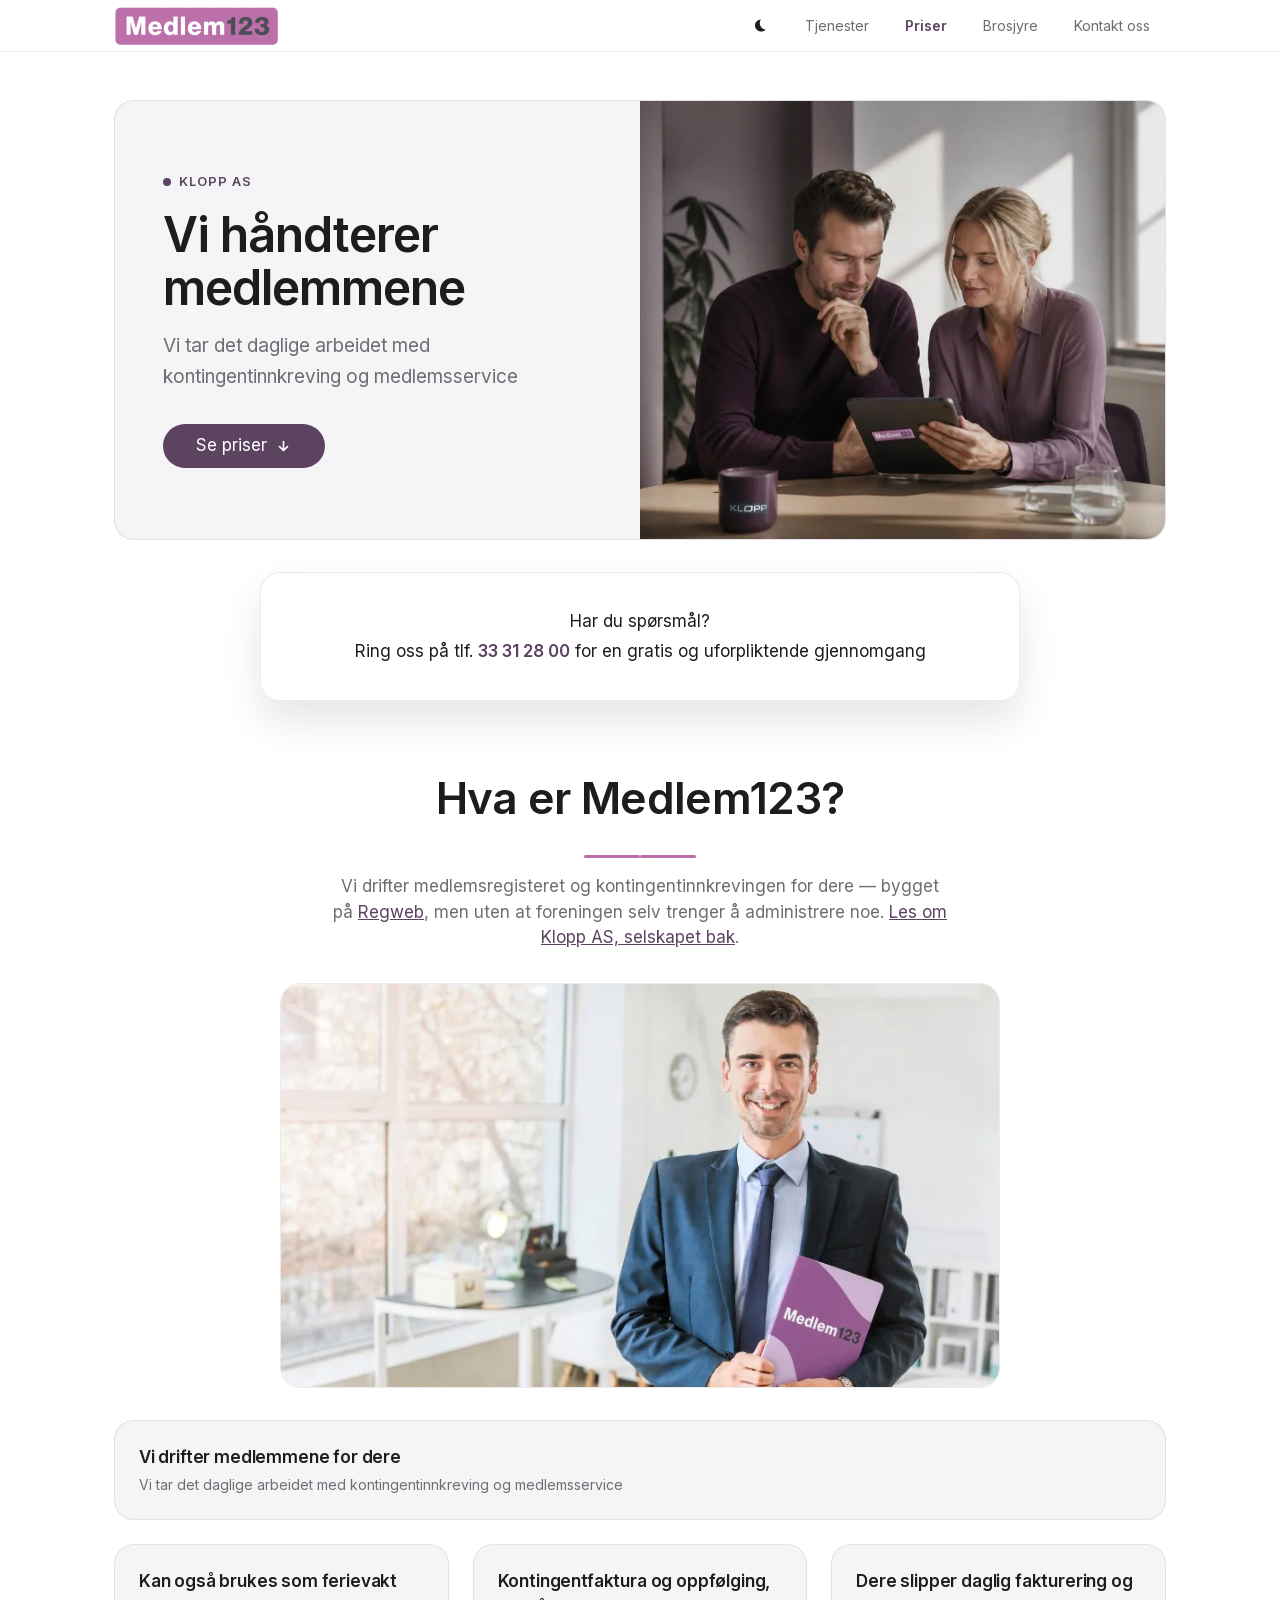
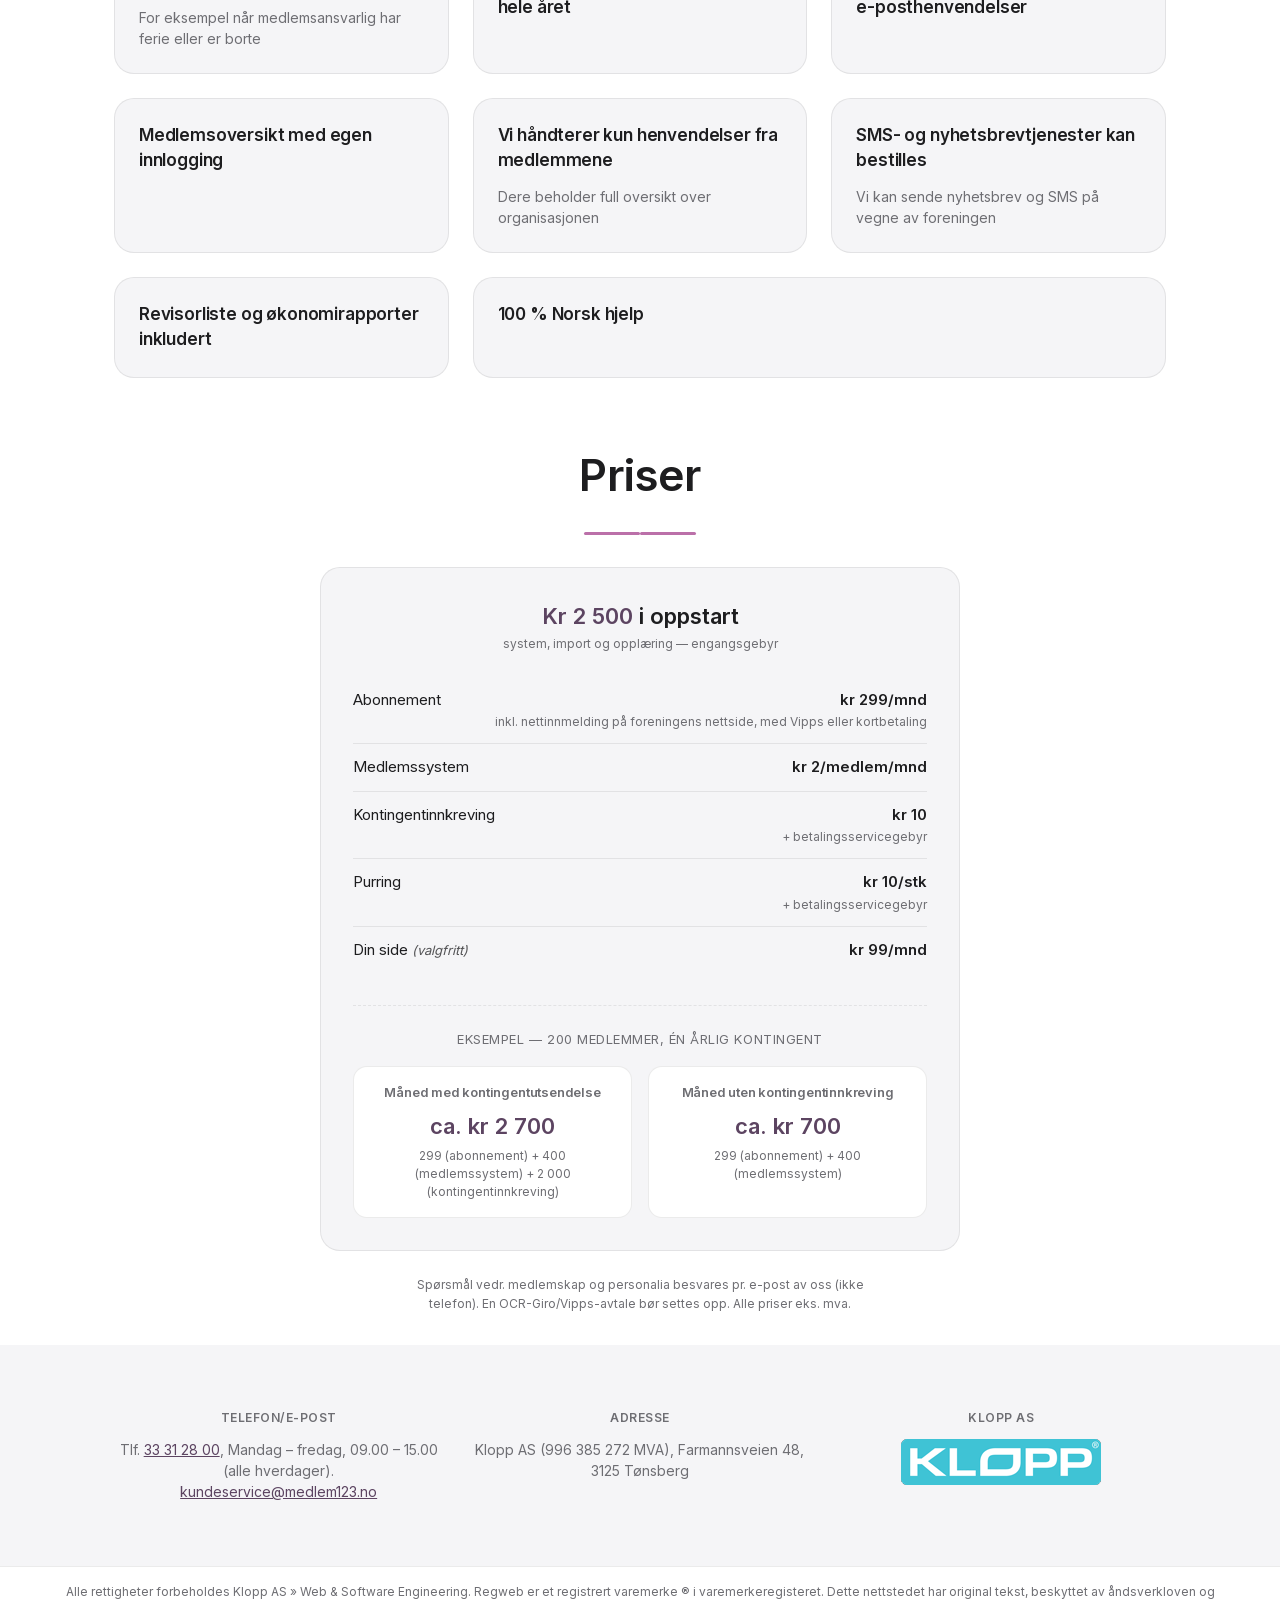
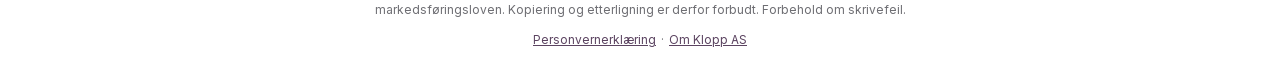
==== index.html @ 69964b6f "Consistency: new-tab announcements, CSP/referrer meta, share-image tags, contrast, footer sizes, Reg" ====
<!DOCTYPE html>
<html lang="no">
    <head>
        <meta charset="utf-8" />
        <meta name="viewport" content="width=device-width, initial-scale=1, shrink-to-fit=no" />
        <meta name="referrer" content="strict-origin-when-cross-origin" />
        <meta http-equiv="Content-Security-Policy" content="default-src 'self'; script-src 'self' 'sha256-94A4rumaaMvX7jcdSdWNOgPjygC/VywaOMlHrEqL6dM='; style-src 'self' 'unsafe-inline'; img-src 'self' data:; font-src 'self' data:; connect-src 'self'; base-uri 'self'; form-action 'self'; object-src 'none'" />
        <meta name="description" content="Medlem123 (Klopp AS) håndterer medlemsregister, kontingentfakturering, OCR-giro og medlemsservice for foreninger — profesjonelt medlemssystem (Regweb) inkludert." />
        <meta name="author" content="Klopp AS" />
        <link rel="canonical" href="https://medlem123.no/" />

        <meta property="og:type" content="website" />
        <meta property="og:url" content="https://medlem123.no/" />
        <meta property="og:title" content="Medlem123 – Medlemshåndtering og kontingentinnkreving for foreninger" />
        <meta property="og:description" content="Medlem123 (Klopp AS) håndterer medlemsregister, kontingentfakturering, OCR-giro og medlemsservice for foreninger — profesjonelt medlemssystem (Regweb) inkludert." />
        <meta property="og:image" content="https://medlem123.no/assets/img/og-image.png" />
        <meta property="og:image:type" content="image/png" />
        <meta property="og:image:alt" content="Medlem123: Vi håndterer medlemmene. Medlemsadministrasjon og kontingentinnkreving for foreninger" />
        <meta property="og:image:width" content="1200" />
        <meta property="og:image:height" content="630" />
        <meta property="og:locale" content="nb_NO" />
        <meta name="twitter:card" content="summary_large_image" />
        <meta name="twitter:title" content="Medlem123 – Medlemshåndtering og kontingentinnkreving for foreninger" />
        <meta name="twitter:description" content="Medlem123 (Klopp AS) håndterer medlemsregister, kontingentfakturering, OCR-giro og medlemsservice for foreninger." />
        <meta name="twitter:image" content="https://medlem123.no/assets/img/og-image.png" />
        <meta name="twitter:image:alt" content="Medlem123: Vi håndterer medlemmene. Medlemsadministrasjon og kontingentinnkreving for foreninger" />

        <meta name="color-scheme" content="light dark" />

        <script>
            (function () {
                var saved = localStorage.getItem("medlem123-theme");
                if (saved === "light" || saved === "dark") {
                    document.documentElement.setAttribute("data-theme", saved);
                }
            })();
        </script>
        <title>Medlem123 – Medlemshåndtering og kontingentinnkreving for foreninger</title>

        <link rel="icon" type="image/x-icon" href="assets/img/favicon.ico" />
        <link rel="apple-touch-icon" href="assets/img/apple-touch-icon.png" />
        <meta name="theme-color" content="#ffffff" media="(prefers-color-scheme: light)" />
        <meta name="theme-color" content="#000000" media="(prefers-color-scheme: dark)" />

        <link rel="preload" href="/assets/fonts/inter-400.woff2" as="font" type="font/woff2" crossorigin />
        <link rel="preload" href="/assets/fonts/inter-600.woff2" as="font" type="font/woff2" crossorigin />
        <link href="css/site.css" rel="stylesheet" />

        <script type="application/ld+json">
        {
            "@context": "https://schema.org",
            "@type": "ProfessionalService",
            "@id": "https://medlem123.no/#organization",
            "name": "Medlem123",
            "alternateName": "Klopp AS",
            "legalName": "Klopp AS",
            "url": "https://medlem123.no/",
            "logo": "https://medlem123.no/assets/img/logo_medlem123_800px.png",
            "image": "https://medlem123.no/assets/img/logo_medlem123_800px.png",
            "description": "Medlem123 er en tjeneste fra Klopp AS som håndterer medlemsadministrasjon og kontingentinnkreving for norske foreninger og lag.",
            "parentOrganization": {
                "@type": "Organization",
                "name": "Klopp AS",
                "url": "https://klopp.no/",
                "description": "Klopp AS er et norsk IT-selskap i Tønsberg, etablert i 2011. Selskapet utvikler og drifter Regweb (medlemssystem), Medlem123 (medlemsdrift), Likepersonslogg (oppdragslogg) og XReg (verktøykasse) for foreninger og organisasjoner. I tillegg leverer de skreddersydde webapplikasjoner, AI-agenter og systemintegrasjoner til bedrifter og offentlig sektor. Klopp AS har et tett utviklingssamarbeid med Vipps og Mastercard. All utvikling, drift og support skjer internt, og alle data lagres på norske servere."
            },
            "vatID": "NO996385272MVA",
            "telephone": "+4733312800",
            "email": "kundeservice@medlem123.no",
            "address": {
                "@type": "PostalAddress",
                "streetAddress": "Farmannsveien 48",
                "postalCode": "3125",
                "addressLocality": "Tønsberg",
                "addressCountry": "NO"
            },
            "areaServed": { "@type": "Country", "name": "Norway" },
            "openingHoursSpecification": {
                "@type": "OpeningHoursSpecification",
                "dayOfWeek": ["Monday", "Tuesday", "Wednesday", "Thursday", "Friday"],
                "opens": "09:00",
                "closes": "15:00"
            },
            "contactPoint": {
                "@type": "ContactPoint",
                "contactType": "customer service",
                "telephone": "+4733312800",
                "email": "kundeservice@medlem123.no",
                "areaServed": "NO",
                "availableLanguage": ["Norwegian"]
            }
        }
        </script>
        <script type="application/ld+json">
        {
            "@context": "https://schema.org",
            "@type": "Service",
            "serviceType": "Medlemsadministrasjon og kontingentinnkreving",
            "name": "Medlem123 – Medlemshåndtering for foreninger",
            "description": "Komplett håndtering av medlemssystem, kontingentfakturering, inn-/utmeldinger og medlemsoppfølging for norske foreninger og lag. Basert på Regweb medlemssystem.",
            "provider": { "@id": "https://medlem123.no/#organization" },
            "areaServed": { "@type": "Country", "name": "Norway" },
            "url": "https://medlem123.no/",
            "offers": {
                "@type": "Offer",
                "priceCurrency": "NOK",
                "price": "299",
                "description": "Abonnement kr 299/mnd (inkl. nettinnmelding på foreningens nettside, med Vipps eller kortbetaling) + kr 2/medlem/mnd for medlemssystemet. Kontingentinnkreving kr 10 (+ betalingsservicegebyr), purring kr 10/stk (+ betalingsservicegebyr). Din side (valgfritt) kr 99/mnd. Oppstart (system, import og opplæring) kr 2 500, engangsgebyr."
            }
        }
        </script>
        <script type="application/ld+json">
        {
            "@context": "https://schema.org",
            "@type": "WebSite",
            "name": "Medlem123",
            "url": "https://medlem123.no/",
            "publisher": { "@id": "https://medlem123.no/#organization" },
            "inLanguage": "nb-NO"
        }
        </script>
    </head>
    <body id="page-top">

        <nav class="navbar" id="mainNav">
            <div class="container">
                <a class="navbar-brand" href="/"><picture><source srcset="assets/img/logo_medlem123_navbar.webp" type="image/webp" /><img class="navbar-logo" src="assets/img/logo_medlem123_navbar.png" alt="Medlem123" width="480" height="117" /></picture></a>
                <div class="navbar-right">
                    <button class="theme-toggle" id="themeToggle" type="button" aria-label="Bytt mellom lyst og mørkt utseende" aria-pressed="false">
                        <span class="theme-toggle-icon" aria-hidden="true"><svg class="icon" viewBox="0 0 16 16" width="1em" height="1em" fill="currentColor"><path d="M9.5 1.5a6.5 6.5 0 1 0 5 10.9A7 7 0 0 1 9.5 1.5Z"/></svg></span>
                    </button>
                    <button class="navbar-toggler" type="button" aria-controls="navbarResponsive" aria-expanded="false" aria-label="Meny">
                        Meny <svg class="icon" viewBox="0 0 16 16" width="1em" height="1em" fill="currentColor" aria-hidden="true"><path d="M2 3h12v1.5H2zM2 7.25h12v1.5H2zM2 11.5h12V13H2z"/></svg>
                    </button>
                    <div class="navbar-collapse" id="navbarResponsive">
                        <ul class="navbar-nav">
                            <li><a class="nav-link" href="#tjenester">Tjenester</a></li>
                            <li><a class="nav-link" href="#pris">Priser</a></li>
                            <li><a class="nav-link" href="https://online.pubhtml5.com/ztui/eiov/" target="_blank" rel="noopener">Brosjyre<span class="sr-only"> (åpner i ny fane)</span></a></li>
                            <li><a class="nav-link" href="kontakt.html">Kontakt oss</a></li>
                        </ul>
                    </div>
                </div>
            </div>
        </nav>

        <main id="main">
        <header class="masthead">
            <div class="container">
                <div class="masthead-card">
                    <div class="masthead-content">
                        <span class="eyebrow-dot"><span class="dot"></span>Klopp AS</span>
                        <h1 class="masthead-heading">Vi håndterer medlemmene</h1>
                        <p class="masthead-subheading">Vi tar det daglige arbeidet med kontingentinnkreving og medlemsservice</p>
                        <div class="masthead-cta">
                            <a class="btn btn-purple" href="#pris">Se priser <svg class="icon" viewBox="0 0 16 16" width="1em" height="1em" fill="currentColor" aria-hidden="true"><path d="M8 3.5a.75.75 0 0 1 .75.75v6.69l2.47-2.47a.75.75 0 1 1 1.06 1.06l-3.75 3.75a.75.75 0 0 1-1.06 0L3.72 9.53a.75.75 0 1 1 1.06-1.06l2.47 2.47V4.25A.75.75 0 0 1 8 3.5Z"/></svg></a>
                        </div>
                    </div>
                    <div class="masthead-media">
                        <picture>
                            <source srcset="assets/img/hero-team-800.webp 800w, assets/img/hero-team-1200.webp 1200w, assets/img/hero-team.webp 1408w" sizes="(max-width: 1023px) 100vw, 525px" type="image/webp" />
                            <img src="assets/img/hero-team.jpg" srcset="assets/img/hero-team-800.jpg 800w, assets/img/hero-team-1200.jpg 1200w, assets/img/hero-team.jpg 1408w" sizes="(max-width: 1023px) 100vw, 525px" alt="To kolleger går gjennom en medlemsliste på et nettbrett" width="1408" height="1136" fetchpriority="high" />
                        </picture>
                    </div>
                </div>
            </div>
        </header>

        <div class="cta-banner">
            <p class="cta-banner-lead">Har du spørsmål?</p>
            <p>Ring oss på tlf. <a href="tel:+4733312800">33 31 28 00</a> for en gratis og uforpliktende gjennomgang</p>
        </div>

        <section class="page-section" id="tjenester">
            <div class="container">
                <h2 class="page-section-heading">Hva er Medlem123?</h2>
                <div class="divider-custom">
                    <div class="divider-custom-line"></div>
                    <div class="divider-custom-icon"><svg class="icon" viewBox="0 0 16 16" width="1em" height="1em" fill="currentColor" aria-hidden="true"><path d="M8 11.5a.75.75 0 0 1-.53-.22l-5-5a.75.75 0 1 1 1.06-1.06L8 9.69l4.47-4.47a.75.75 0 1 1 1.06 1.06l-5 5a.75.75 0 0 1-.53.22Z"/></svg></div>
                    <div class="divider-custom-line"></div>
                </div>
                <p class="section-lead">Vi drifter medlemsregisteret og kontingentinnkrevingen for dere — bygget på <a href="https://regweb.no" target="_blank" rel="noopener">Regweb<span class="sr-only"> (åpner i ny fane)</span></a>, men uten at foreningen selv trenger å administrere noe. <a href="om-klopp-as.html">Les om Klopp AS, selskapet bak</a>.</p>
                <div class="section-figure">
                    <picture>
                        <source srcset="assets/img/products/medlem123-visual-800.webp 800w, assets/img/products/medlem123-visual.webp 1600w" sizes="(max-width: 767px) 100vw, 718px" type="image/webp" />
                        <img src="assets/img/products/medlem123-visual.jpg" srcset="assets/img/products/medlem123-visual-800.jpg 800w, assets/img/products/medlem123-visual.jpg 1600w" sizes="(max-width: 767px) 100vw, 718px" alt="Mann i dress med Medlem123-mappe — fullservice medlemsadministrasjon fra Klopp AS" width="1600" height="1128" style="object-position: center top;" loading="lazy" />
                    </picture>
                </div>
                <div class="feature-grid">
                    <div class="feature-card featured">
                        <div>
                            <h3>Vi drifter medlemmene for dere</h3>
                            <p>Vi tar det daglige arbeidet med kontingentinnkreving og medlemsservice</p>
                        </div>
                    </div>
                    <div class="feature-card">
                        <h3>Kan også brukes som ferievakt</h3>
                        <p>For eksempel når medlemsansvarlig har ferie eller er borte</p>
                    </div>
                    <div class="feature-card">
                        <h3>Kontingentfaktura og oppfølging, hele året</h3>
                    </div>
                    <div class="feature-card">
                        <h3>Dere slipper daglig fakturering og e-posthenvendelser</h3>
                    </div>
                    <div class="feature-card">
                        <h3>Medlemsoversikt med egen innlogging</h3>
                    </div>
                    <div class="feature-card">
                        <h3>Vi håndterer kun henvendelser fra medlemmene</h3>
                        <p>Dere beholder full oversikt over organisasjonen</p>
                    </div>
                    <div class="feature-card">
                        <h3>SMS- og nyhetsbrevtjenester kan bestilles</h3>
                        <p>Vi kan sende nyhetsbrev og SMS på vegne av foreningen</p>
                    </div>
                    <div class="feature-card">
                        <h3>Revisorliste og økonomirapporter inkludert</h3>
                    </div>
                    <div class="feature-card">
                        <h3>100 % Norsk hjelp</h3>
                    </div>
                </div>
            </div>
        </section>

        <section class="page-section" id="pris">
            <div class="container">
                <h2 class="page-section-heading">Priser</h2>
                <div class="divider-custom">
                    <div class="divider-custom-line"></div>
                    <div class="divider-custom-icon"><svg class="icon" viewBox="0 0 16 16" width="1em" height="1em" fill="currentColor" aria-hidden="true"><path d="M8 11.5a.75.75 0 0 1-.53-.22l-5-5a.75.75 0 1 1 1.06-1.06L8 9.69l4.47-4.47a.75.75 0 1 1 1.06 1.06l-5 5a.75.75 0 0 1-.53.22Z"/></svg></div>
                    <div class="divider-custom-line"></div>
                </div>
                <div class="price-panel">
                    <p class="price-headline"><strong>Kr 2 500</strong> i oppstart<span class="price-note">system, import og opplæring — engangsgebyr</span></p>
                    <dl class="price-table">
                        <div><dt>Abonnement</dt><dd>kr 299/mnd<span class="price-note">inkl. nettinnmelding på foreningens nettside, med Vipps eller kortbetaling</span></dd></div>
                        <div><dt>Medlemssystem</dt><dd>kr 2/medlem/mnd</dd></div>
                        <div><dt>Kontingentinnkreving</dt><dd>kr 10<span class="price-note">+ betalingsservicegebyr</span></dd></div>
                        <div><dt>Purring</dt><dd>kr 10/stk<span class="price-note">+ betalingsservicegebyr</span></dd></div>
                        <div><dt>Din side <span class="price-note-inline">(valgfritt)</span></dt><dd>kr 99/mnd</dd></div>
                    </dl>
                    <div class="price-example">
                        <p class="price-example-label">Eksempel — 200 medlemmer, én årlig kontingent</p>
                        <div class="price-example-grid">
                            <div class="price-example-case">
                                <h3>Måned med kontingentutsendelse</h3>
                                <p class="price-example-total">ca. kr 2 700</p>
                                <p class="price-example-sum">299 (abonnement) + 400 (medlemssystem) + 2 000 (kontingentinnkreving)</p>
                            </div>
                            <div class="price-example-case">
                                <h3>Måned uten kontingentinnkreving</h3>
                                <p class="price-example-total">ca. kr 700</p>
                                <p class="price-example-sum">299 (abonnement) + 400 (medlemssystem)</p>
                            </div>
                        </div>
                    </div>
                </div>
                <p class="price-fineprint">Spørsmål vedr. medlemskap og personalia besvares pr. e-post av oss (ikke telefon). En OCR-Giro/Vipps-avtale bør settes opp. Alle priser eks. mva.</p>
            </div>
        </section>

        </main>
        <footer class="site-footer">
            <div class="container">
                <div class="footer-grid">
                    <div>
                        <h3>Telefon/e-post</h3>
                        <p>Tlf. <a href="tel:+4733312800">33 31 28 00</a>, Mandag – fredag, 09.00 – 15.00 (alle hverdager).<br /><a href="mailto:kundeservice@medlem123.no">kundeservice@medlem123.no</a></p>
                    </div>
                    <div>
                        <h3>Adresse</h3>
                        <p>Klopp AS (996 385 272 MVA), Farmannsveien 48, 3125 Tønsberg</p>
                    </div>
                    <div>
                        <h3>Klopp AS</h3>
                        <a href="https://klopp.no/" target="_blank" rel="noopener"><img src="assets/img/Klopp_logo_ink_R_w200.png" alt="Klopp AS logo" width="200" height="46" style="width:200px; margin: 0 auto;" /><span class="sr-only"> (åpner i ny fane)</span></a>
                    </div>
                </div>
            </div>
        </footer>
        <div class="copyright">
            Alle rettigheter forbeholdes Klopp AS » Web &amp; Software Engineering. Regweb er et registrert varemerke ® i varemerkeregisteret. Dette nettstedet har original tekst, beskyttet av åndsverkloven og markedsføringsloven. Kopiering og etterligning er derfor forbudt. Forbehold om skrivefeil.
            <br />
            <a href="personvern.html" class="copyright-link">Personvernerklæring</a> · <a class="copyright-link" href="om-klopp-as.html">Om Klopp AS</a>
        </div>

        <a class="scroll-to-top" href="#page-top" aria-label="Scroll til toppen"><svg class="icon" viewBox="0 0 16 16" width="1em" height="1em" fill="currentColor" aria-hidden="true"><path d="M8 4.5a.75.75 0 0 1 .53.22l5 5a.75.75 0 1 1-1.06 1.06L8 6.31l-4.47 4.47a.75.75 0 0 1-1.06-1.06l5-5A.75.75 0 0 1 8 4.5Z"/></svg></a>

        <script src="js/site.js"></script>
    </body>
</html>
---- css/site.css ----
@font-face {
  font-family: "Inter";
  font-style: normal;
  font-weight: 400;
  font-display: swap;
  src: url("../assets/fonts/inter-400.woff2") format("woff2");
  unicode-range: U+0000-00FF, U+0131, U+0152-0153, U+02BB-02BC, U+02C6, U+02DA, U+02DC,
    U+2000-206F, U+20AC, U+2122, U+2191, U+2193, U+2212, U+2215, U+FEFF, U+FFFD;
}
@font-face {
  font-family: "Inter";
  font-style: normal;
  font-weight: 600;
  font-display: swap;
  src: url("../assets/fonts/inter-600.woff2") format("woff2");
  unicode-range: U+0000-00FF, U+0131, U+0152-0153, U+02BB-02BC, U+02C6, U+02DA, U+02DC,
    U+2000-206F, U+20AC, U+2122, U+2191, U+2193, U+2212, U+2215, U+FEFF, U+FFFD;
}

:root {
  color-scheme: light dark;

  --font-display: "Inter", -apple-system, BlinkMacSystemFont, "Segoe UI",
    Roboto, Helvetica, Arial, sans-serif;
  --font-text: "Inter", -apple-system, BlinkMacSystemFont, "Segoe UI",
    Roboto, Helvetica, Arial, sans-serif;

  --space-1: 4px;  --space-2: 8px;  --space-3: 12px; --space-4: 16px;
  --space-5: 24px; --space-6: 32px; --space-7: 48px; --space-8: 64px;
  --space-9: 96px; --space-10: 128px;

  --radius-sm: 10px; --radius-md: 14px; --radius-lg: 20px; --radius-full: 980px;

  --nav-height: 52px;
  --container-max: 1100px;

  --ease-out: cubic-bezier(0.16, 1, 0.3, 1);
  --duration-fast: 120ms;
  --duration-base: 300ms;

  --color-bg: #ffffff;
  --color-bg-elevated: #f5f5f7;
  --color-text: #1d1d1f;
  --color-text-secondary: #6e6e73;
  --color-border: rgba(0, 0, 0, 0.08);
  --color-glass-bg: rgba(255, 255, 255, 0.72);
  --shadow-color: rgba(0, 0, 0, 0.10);

  --accent-fill: #5c4461;
  --accent-text: #5c4461;
  --accent-soft: #bb70a9;

  --navy-dark: #1a252f;
}

@media (prefers-color-scheme: dark) {
  :root:not([data-theme="light"]) {
    --color-bg: #000000;
    --color-bg-elevated: #1d1d1f;
    --color-text: #f5f5f7;
    --color-text-secondary: #86868b;
    --color-border: rgba(255, 255, 255, 0.12);
    --color-glass-bg: rgba(29, 29, 31, 0.72);
    --shadow-color: rgba(0, 0, 0, 0.5);
    --accent-text: #d9a8cd;
  }
}
:root[data-theme="dark"] {
    --color-bg: #000000;
    --color-bg-elevated: #1d1d1f;
    --color-text: #f5f5f7;
    --color-text-secondary: #86868b;
    --color-border: rgba(255, 255, 255, 0.12);
    --color-glass-bg: rgba(29, 29, 31, 0.72);
    --shadow-color: rgba(0, 0, 0, 0.5);

    --accent-text: #d9a8cd;
}

* { box-sizing: border-box; }
html { scroll-behavior: smooth; }

.icon { vertical-align: -0.125em; flex: none; }

@media (prefers-reduced-motion: reduce) {
  html { scroll-behavior: auto; }
  *, *::before, *::after {
    animation-duration: 0.01ms !important;
    animation-iteration-count: 1 !important;
    transition-duration: 0.01ms !important;
    scroll-behavior: auto !important;
  }
}

body {
  margin: 0;
  font-family: var(--font-text);
  font-size: 17px;
  line-height: 1.5;
  color: var(--color-text);
  background: var(--color-bg);
  -webkit-font-smoothing: antialiased;
  text-rendering: optimizeLegibility;
}

img { max-width: 100%; height: auto; display: block; }

.container {
  max-width: var(--container-max);
  margin: 0 auto;
  padding: 0 var(--space-5);
}

h1, h2, h3 {
  font-family: var(--font-display);
  font-weight: 600;
  margin: 0;
  letter-spacing: -0.015em;
}

a { color: var(--accent-text); }

:focus-visible {
  outline: 2px solid var(--accent-text);
  outline-offset: 3px;
  border-radius: var(--radius-sm);
}

section[id], header[id] { scroll-margin-top: calc(var(--nav-height) + var(--space-4)); }

.btn:active, .nav-link:active, .portfolio-item:active,
.scroll-to-top:active, .faq summary:active, .theme-toggle:active { transform: scale(0.97); }
@media (prefers-reduced-motion: reduce) {
  .btn:active, .nav-link:active, .portfolio-item:active,
  .scroll-to-top:active, .faq summary:active, .theme-toggle:active { transform: none; }
}

.navbar {
  position: fixed;
  top: 0; left: 0; right: 0;
  z-index: 1000;
  min-height: var(--nav-height);
  display: flex;
  align-items: center;
  background: var(--color-glass-bg);
  -webkit-backdrop-filter: saturate(180%) blur(20px);
  backdrop-filter: saturate(180%) blur(20px);
  border-bottom: 1px solid var(--color-border);
}
.navbar .container { display: flex; align-items: center; justify-content: space-between; flex-wrap: wrap; width: 100%; }

.navbar-brand {
  display: flex;
  align-items: center;
  text-decoration: none;
}
.navbar-logo { display: block; height: 40px; width: auto; }

.navbar-right { display: flex; align-items: center; flex-wrap: wrap; gap: var(--space-2); }

.theme-toggle {
  display: flex;
  align-items: center;
  justify-content: center;
  width: 44px; height: 44px;
  background: transparent;
  color: var(--color-text);
  border: none;
  border-radius: 50%;
  font-size: 15px;
  cursor: pointer;
  transition: background var(--duration-fast) var(--ease-out);
}
.theme-toggle:hover { background: var(--color-bg-elevated); }

.navbar-toggler {
  display: none;
  background: transparent;
  color: var(--color-text);
  border: none;
  border-radius: var(--radius-sm);
  padding: var(--space-3) var(--space-4);
  min-height: 44px;
  font-family: var(--font-text);
  font-weight: 400;
  font-size: 14px;
  cursor: pointer;
}
.navbar-toggler:hover { background: var(--color-bg-elevated); }

.navbar-nav { list-style: none; display: flex; gap: var(--space-1); margin: 0; padding: 0; }
.nav-link {
  display: flex;
  align-items: center;
  min-height: 44px;
  padding: 0 var(--space-4);
  color: var(--color-text-secondary);
  text-decoration: none;
  font-family: var(--font-text);
  font-weight: 400;
  font-size: 14px;
  border-radius: var(--radius-sm);
  transition: color var(--duration-fast) var(--ease-out), background var(--duration-fast) var(--ease-out);
}
.nav-link:hover { color: var(--color-text); background: var(--color-bg-elevated); }
.nav-link.active { color: var(--accent-text); font-weight: 600; }

@media (max-width: 639px) {
  .navbar-toggler { display: block; }
  .navbar-collapse { display: none; width: 100%; order: 3; }
  .navbar-collapse.show { display: block; }
  .navbar-nav { flex-direction: column; padding: var(--space-2) 0; gap: 0; }
  .nav-link { min-height: 48px; }
}

.masthead {
  position: relative;
  background: var(--color-bg);
  padding: calc(var(--nav-height) + var(--space-7)) 0 var(--space-6);
}
.masthead-card {
  display: grid;
  grid-template-columns: minmax(0, 1fr) minmax(0, 1fr);
  align-items: stretch;
  background: var(--color-bg-elevated);
  border: 1px solid var(--color-border);
  border-radius: var(--radius-lg);
  overflow: hidden;
  min-height: 440px;
}
.masthead-content {
  padding: var(--space-8) var(--space-7);
  display: flex;
  flex-direction: column;
  justify-content: center;
  text-align: left;
}
.masthead-media { position: relative; min-height: 320px; }
.masthead-media img {
  position: absolute;
  inset: 0;
  width: 100%; height: 100%;
  object-fit: cover;
  object-position: center;
}

.eyebrow-dot {
  display: inline-flex;
  align-items: center;
  gap: var(--space-2);
  font-family: var(--font-text);
  font-size: 13px;
  font-weight: 600;
  letter-spacing: 0.08em;
  text-transform: uppercase;
  color: var(--accent-text);
}
.eyebrow-dot .dot { width: 8px; height: 8px; border-radius: 50%; background: var(--accent-text); flex: none; }

.masthead-heading {
  font-family: var(--font-display);
  font-size: clamp(2.25rem, 3.5vw + 1rem, 3rem);
  font-weight: 600;
  color: var(--color-text);
  line-height: 1.12;
  letter-spacing: -0.02em;
  margin-top: var(--space-4);
}
.masthead-subheading {
  font-family: var(--font-text);
  font-size: clamp(1.0625rem, 1vw + 0.9rem, 1.1875rem);
  font-weight: 400;
  color: var(--color-text-secondary);
  margin: var(--space-4) 0 0;
  line-height: 1.6;
}
.masthead-cta { display: flex; flex-wrap: wrap; gap: var(--space-4); margin-top: var(--space-6); }

@media (max-width: 900px) {
  .masthead-card { grid-template-columns: 1fr; min-height: 0; }
  .masthead-media { min-height: 260px; order: -1; }
  .masthead-content { padding: var(--space-6) var(--space-5); text-align: center; align-items: center; }
  .masthead-cta { justify-content: center; }
}

.divider-custom { display: flex; align-items: center; justify-content: center; margin: var(--space-5) auto 0; }
.divider-custom-line { height: 3px; width: 56px; background: var(--accent-soft); border-radius: var(--radius-full); }
.divider-custom.divider-light .divider-custom-line { background: rgba(255, 255, 255, 0.5); }
.divider-custom-icon { display: none; }

.cta-banner {
  max-width: 760px;

  margin: 0 auto var(--space-6);
  padding: var(--space-6) var(--space-6);
  background: var(--color-glass-bg);
  -webkit-backdrop-filter: saturate(180%) blur(20px);
  backdrop-filter: saturate(180%) blur(20px);
  border: 1px solid var(--color-border);
  border-radius: var(--radius-lg);
  box-shadow: 0 20px 40px var(--shadow-color);
  text-align: center;
  position: relative;
  z-index: 1;
}
.cta-banner p {
  font-family: var(--font-text);
  font-size: 17px;
  font-weight: 400;
  color: var(--color-text);
  margin: var(--space-1) 0;
  letter-spacing: normal;
}

.cta-banner-lead { font-weight: 600; font-size: 19px; }
.cta-banner a { color: var(--accent-text); font-weight: 600; text-decoration: none; }
.cta-banner a:hover { text-decoration: underline; }

@media (max-width: 767px) {
  .cta-banner { padding: var(--space-5); }
}

.page-section { padding: var(--space-6) 0; }
.page-section-heading {
  text-align: center;
  color: var(--color-text);
  font-size: clamp(1.75rem, 2.5vw + 1rem, 2.75rem);
}
.page-section.bg-dark { background: var(--navy-dark); color: #f5f5f7; }
.page-section.bg-dark .page-section-heading { color: #ffffff; }

@media (max-width: 767px) { .page-section { padding: var(--space-6) 0; } }

.portfolio-grid {
  display: grid;
  grid-template-columns: repeat(3, 1fr);
  gap: var(--space-6);
  margin-top: var(--space-6);
}
@media (max-width: 991px) { .portfolio-grid { grid-template-columns: repeat(2, 1fr); } }
@media (max-width: 575px) { .portfolio-grid { grid-template-columns: 1fr; } }

.portfolio-item {
  display: block;
  width: 100%;
  padding: 0;
  border: 1px solid var(--color-border);
  cursor: pointer;
  overflow: hidden;
  border-radius: var(--radius-lg);
  background: var(--color-bg-elevated);
  text-align: left;
  transition: transform var(--duration-base) var(--ease-out),
              box-shadow var(--duration-base) var(--ease-out);
}
.portfolio-item:hover {
  transform: translateY(-4px);
  box-shadow: 0 16px 32px var(--shadow-color);
}
.portfolio-item-figure { position: relative; overflow: hidden; aspect-ratio: 4 / 3; }
.portfolio-item img {
  width: 100%; height: 100%;
  object-fit: cover;
  transition: transform var(--duration-base) var(--ease-out);
}
.portfolio-item:hover img { transform: scale(1.04); }
.portfolio-item-caption {
  position: absolute;
  inset: 0;
  display: flex;
  align-items: center;
  justify-content: center;
  background: rgba(26, 37, 47, 0.55);
  color: #ffffff;
  font-size: 1.75rem;
  opacity: 0;
  transition: opacity var(--duration-fast) var(--ease-out);
}
.portfolio-item:hover .portfolio-item-caption,
.portfolio-item:focus-visible .portfolio-item-caption { opacity: 1; }

.portfolio-item-benefit {
  display: flex;
  align-items: flex-start;
  gap: var(--space-2);
  padding: var(--space-4) var(--space-5);
  font-size: 14px;
  line-height: 1.4;
  color: var(--color-text-secondary);
}
.portfolio-item-benefit .icon { color: var(--accent-text); flex: none; margin-top: 0.15em; }

.btn {
  display: inline-flex;
  align-items: center;
  gap: var(--space-2);
  min-height: 44px;
  padding: 0 var(--space-6);
  border-radius: var(--radius-full);
  font-family: var(--font-text);
  font-weight: 400;
  font-size: 17px;
  text-decoration: none;
  cursor: pointer;
  border: 1px solid transparent;
  transition: transform var(--duration-fast) var(--ease-out),
              background var(--duration-fast) var(--ease-out),
              border-color var(--duration-fast) var(--ease-out);
}
.btn-outline-light { background: transparent; color: #ffffff; border-color: rgba(255, 255, 255, 0.5); }
.btn-outline-light:hover { background: rgba(255, 255, 255, 0.12); border-color: #ffffff; }
.btn-purple { background: var(--accent-fill); color: #ffffff; }
.btn-purple:hover { background: #4a3750; }

.brochure-embed {
  width: 100%;
  height: 500px;
  border: 1px solid var(--color-border);
  border-radius: var(--radius-md);
}

.section-lead {
  max-width: 620px;
  margin: var(--space-4) auto 0;
  text-align: center;
  font-size: 17px;
  color: var(--color-text-secondary);
  line-height: 1.5;
}

.section-figure {
  max-width: 720px;
  margin: var(--space-6) auto 0;
  border-radius: var(--radius-lg);
  overflow: hidden;
  border: 1px solid var(--color-border);
  aspect-ratio: 16 / 9;
}
.section-figure img {
  width: 100%; height: 100%;
  object-fit: cover;
  transition: transform var(--duration-base) var(--ease-out);
}
.section-figure:hover img { transform: scale(1.02); }

.feature-grid {
  display: grid;
  grid-template-columns: repeat(3, 1fr);
  gap: var(--space-5);
  margin-top: var(--space-6);
}
@media (max-width: 991px) { .feature-grid { grid-template-columns: repeat(2, 1fr); } }
@media (max-width: 575px) { .feature-grid { grid-template-columns: 1fr; } }
@media (min-width: 992px) { .feature-card:last-child:nth-child(3n) { grid-column: span 2; } }

.feature-card {
  display: flex;
  flex-direction: column;
  gap: var(--space-2);
  padding: var(--space-5);
  border: 1px solid var(--color-border);
  border-radius: var(--radius-lg);
  background: var(--color-bg-elevated);
  transition: transform var(--duration-base) var(--ease-out),
              box-shadow var(--duration-base) var(--ease-out);
}
.feature-card:hover {
  transform: translateY(-4px);
  box-shadow: 0 16px 32px var(--shadow-color);
}
.feature-card.featured {
  grid-column: 1 / -1;
  flex-direction: row;
  align-items: flex-start;
  gap: var(--space-4);
}
.feature-card h3 {
  font-family: var(--font-display);
  font-size: 17px;
  font-weight: 600;
  letter-spacing: -0.01em;
  color: var(--color-text);
}
.feature-card p {
  margin: var(--space-1) 0 0;
  font-size: 14px;
  color: var(--color-text-secondary);
  line-height: 1.5;
}


.price-panel {
  max-width: 640px;
  margin: var(--space-6) auto 0;
  padding: var(--space-6);
  border: 1px solid var(--color-border);
  border-radius: var(--radius-lg);
  background: var(--color-bg-elevated);
}
.price-headline {
  text-align: center;
  font-family: var(--font-display);
  font-size: 22px;
  font-weight: 600;
  margin: 0 0 var(--space-5);
  color: var(--color-text);
}
.price-headline strong { color: var(--accent-text); }
.price-note {
  display: block;
  font-family: var(--font-text);
  font-size: 12px;
  font-weight: 400;
  color: var(--color-text-secondary);
  margin-top: 2px;
}
.price-note-inline { font-style: italic; font-weight: 400; opacity: 0.75; font-size: 13px; }

.price-table { margin: 0; }
.price-table > div {
  display: flex;
  justify-content: space-between;
  align-items: baseline;
  flex-wrap: wrap;
  column-gap: var(--space-4);
  row-gap: var(--space-1);
  padding: var(--space-3) 0;
  border-bottom: 1px solid var(--color-border);
}
.price-table > div:last-child { border-bottom: none; }
.price-table dt { margin: 0; font-weight: 400; font-size: 15px; color: var(--color-text); }
.price-table dd { margin: 0 0 0 auto; min-width: 0; font-weight: 600; font-size: 15px; color: var(--color-text); text-align: right; }

.price-example {
  margin-top: var(--space-6);
  padding-top: var(--space-5);
  border-top: 1px dashed var(--color-border);
}
.price-example-label {
  text-align: center;
  font-size: 13px;
  color: var(--color-text-secondary);
  margin: 0 0 var(--space-4);
  text-transform: uppercase;
  letter-spacing: 0.04em;
}
.price-example-grid { display: grid; grid-template-columns: repeat(2, 1fr); gap: var(--space-4); }
@media (max-width: 575px) { .price-example-grid { grid-template-columns: 1fr; } }
.price-example-case {
  padding: var(--space-4);
  border-radius: var(--radius-md);
  background: var(--color-bg);
  border: 1px solid var(--color-border);
  text-align: center;
}
.price-example-case h3 {
  font-family: var(--font-text);
  font-size: 13px;
  font-weight: 600;
  margin: 0 0 var(--space-2);
  color: var(--color-text-secondary);
}
.price-example-total {
  font-family: var(--font-display);
  font-size: 22px;
  font-weight: 600;
  color: var(--accent-text);
  margin: 0;
}
.price-example-sum { font-size: 12px; color: var(--color-text-secondary); margin: var(--space-1) 0 0; }

.price-fineprint {
  max-width: 480px;
  margin: var(--space-5) auto 0;
  text-align: center;
  font-size: 12px;
  color: var(--color-text-secondary);
  line-height: 1.6;
}

.faq {
  border: 1px solid var(--color-border);
  border-radius: var(--radius-lg);
  overflow: hidden;
  background: var(--color-bg-elevated);
}
.faq details { border-bottom: 1px solid var(--color-border); }
.faq details:last-child { border-bottom: none; }
.faq summary {
  display: flex;
  align-items: center;
  justify-content: space-between;
  gap: var(--space-4);
  min-height: 44px;
  padding: var(--space-4) var(--space-5);
  cursor: pointer;
  font-weight: 400;
  font-size: 17px;
  color: var(--color-text);
  list-style: none;
}
.faq summary::-webkit-details-marker { display: none; }
.faq summary::after {
  content: "";
  flex: none;
  width: 9px; height: 9px;
  border-right: 2px solid var(--color-text-secondary);
  border-bottom: 2px solid var(--color-text-secondary);
  transform: rotate(45deg);
  transition: transform var(--duration-fast) var(--ease-out);
}
.faq details[open] summary::after { transform: rotate(-135deg); }
.faq details[open] summary { font-weight: 600; }
.faq .faq-body { padding: 0 var(--space-5) var(--space-5); color: var(--color-text-secondary); }

.site-footer { background: var(--color-bg-elevated); color: var(--color-text); text-align: center; padding: var(--space-8) 0; }

.site-footer h3 {
  font-family: var(--font-text);
  font-size: 12px;
  font-weight: 600;
  color: var(--color-text-secondary);
  text-transform: uppercase;
  letter-spacing: 0.04em;
  margin-bottom: var(--space-3);
}
.site-footer p { margin: 0; font-size: 14px; color: var(--color-text-secondary); }
.site-footer a { color: var(--accent-text); }
.footer-grid { display: grid; grid-template-columns: repeat(3, 1fr); gap: var(--space-6); }
@media (max-width: 767px) { .footer-grid { grid-template-columns: 1fr; } }
.copyright {
  background: var(--color-bg);
  color: var(--color-text-secondary);
  text-align: center;
  padding: var(--space-4) var(--space-5);
  font-size: 12px;
  border-top: 1px solid var(--color-border);
}

.copyright-link {
  display: inline-block;
  margin-top: var(--space-2);
}

.scroll-to-top {
  position: fixed;
  right: var(--space-5); bottom: var(--space-5);
  width: 44px; height: 44px;
  background: var(--color-glass-bg);
  -webkit-backdrop-filter: saturate(180%) blur(20px);
  backdrop-filter: saturate(180%) blur(20px);
  border: 1px solid var(--color-border);
  color: var(--color-text);
  border-radius: 50%;
  display: none;
  align-items: center;
  justify-content: center;
  text-decoration: none;
  box-shadow: 0 8px 20px var(--shadow-color);
  z-index: 900;
  transition: transform var(--duration-fast) var(--ease-out);
}
.scroll-to-top.show { display: flex; }
.scroll-to-top:hover { transform: translateY(-2px); }

dialog.portfolio-modal {
  border: 1px solid var(--color-border);
  border-radius: var(--radius-lg);
  padding: 0;
  width: min(640px, 92vw);
  max-height: 88vh;
  overflow-y: auto;
  background: var(--color-bg);
  color: var(--color-text);
  box-shadow: 0 30px 60px var(--shadow-color);
}
dialog.portfolio-modal::backdrop {
  background: rgba(0, 0, 0, 0.4);
  -webkit-backdrop-filter: blur(8px);
  backdrop-filter: blur(8px);
}
.modal-inner { padding: var(--space-7) var(--space-6); text-align: center; position: relative; }
.modal-close {
  position: absolute;
  top: var(--space-4); right: var(--space-4);
  width: 32px; height: 32px;
  display: flex; align-items: center; justify-content: center;
  background: var(--color-bg-elevated);
  border: none;
  border-radius: 50%;
  color: var(--color-text-secondary);
  font-size: 15px;
  cursor: pointer;
}
.modal-close:hover { color: var(--color-text); }
.modal-title { color: var(--color-text); font-size: clamp(1.5rem, 2vw + 1rem, 2rem); }
.modal-image { border-radius: var(--radius-md); margin: var(--space-5) 0; border: 1px solid var(--color-border); }
.modal-inner p { text-align: left; color: var(--color-text); }
.modal-inner blockquote {
  margin: var(--space-5) 0 var(--space-4);
  font-family: var(--font-display);
  font-weight: 600;
  font-size: 19px;
  color: var(--color-text);
  text-align: left;
}
.modal-close-btn {
  background: var(--accent-fill);
  color: #ffffff;
  border: none;
  border-radius: var(--radius-full);
  min-height: 44px;
  padding: 0 var(--space-6);
  font-family: var(--font-text);
  font-size: 17px;
  cursor: pointer;
  margin-top: var(--space-5);
}
.modal-close-btn:hover { background: #4a3750; }

.info-box {
  background: var(--color-bg-elevated);
  color: var(--color-text);
  border: 1px solid var(--accent-soft);
  border-radius: var(--radius-md);
  padding: var(--space-4) var(--space-5);
  margin: var(--space-5) 0;
  text-align: left;
  font-size: 15px;
}
.info-box a { color: var(--accent-text); }
.success-box {
  background: rgba(52, 199, 89, 0.12);
  color: #1d1d1f;
  border: 1px solid #34c759;
  border-radius: var(--radius-md);
  padding: var(--space-4) var(--space-5);
  margin: var(--space-5) 0;
  text-align: left;
  font-size: 15px;
}
@media (prefers-color-scheme: dark) { .success-box { color: #f5f5f7; } }

.task-list { list-style: none; padding: 0; margin: 0 0 var(--space-5); text-align: left; }
.task-list li {
  display: flex; justify-content: space-between; align-items: center;
  padding: var(--space-3) var(--space-4);
  border-bottom: 1px solid var(--color-border);
  min-height: 44px;
}
.task-list li:first-child { border-top: 1px solid var(--color-border); }
.task-list .badge {
  background: var(--accent-fill);
  color: #ffffff;
  border-radius: var(--radius-full);
  padding: 2px 10px;
  font-size: 13px;
  flex: none;
}
.task-list .badge-start { background: #34c759; }
.task-list.category li { border: none; font-weight: 600; padding: var(--space-4) var(--space-4) var(--space-1); min-height: auto; }

/* hCaptcha renders a fixed 303px iframe — scale it down so it fits the smallest phones. */
@media (max-width: 360px) {
  .h-captcha { transform: scale(0.86); transform-origin: left top; height: 68px; }
}

.sr-only { position: absolute; width: 1px; height: 1px; padding: 0; margin: -1px; overflow: hidden; clip: rect(0, 0, 0, 0); white-space: nowrap; border: 0; }
.copyright .icon { font-size: 0.85em; }

.copyright a { display: inline-block; padding: 4px 2px; min-height: 24px; }
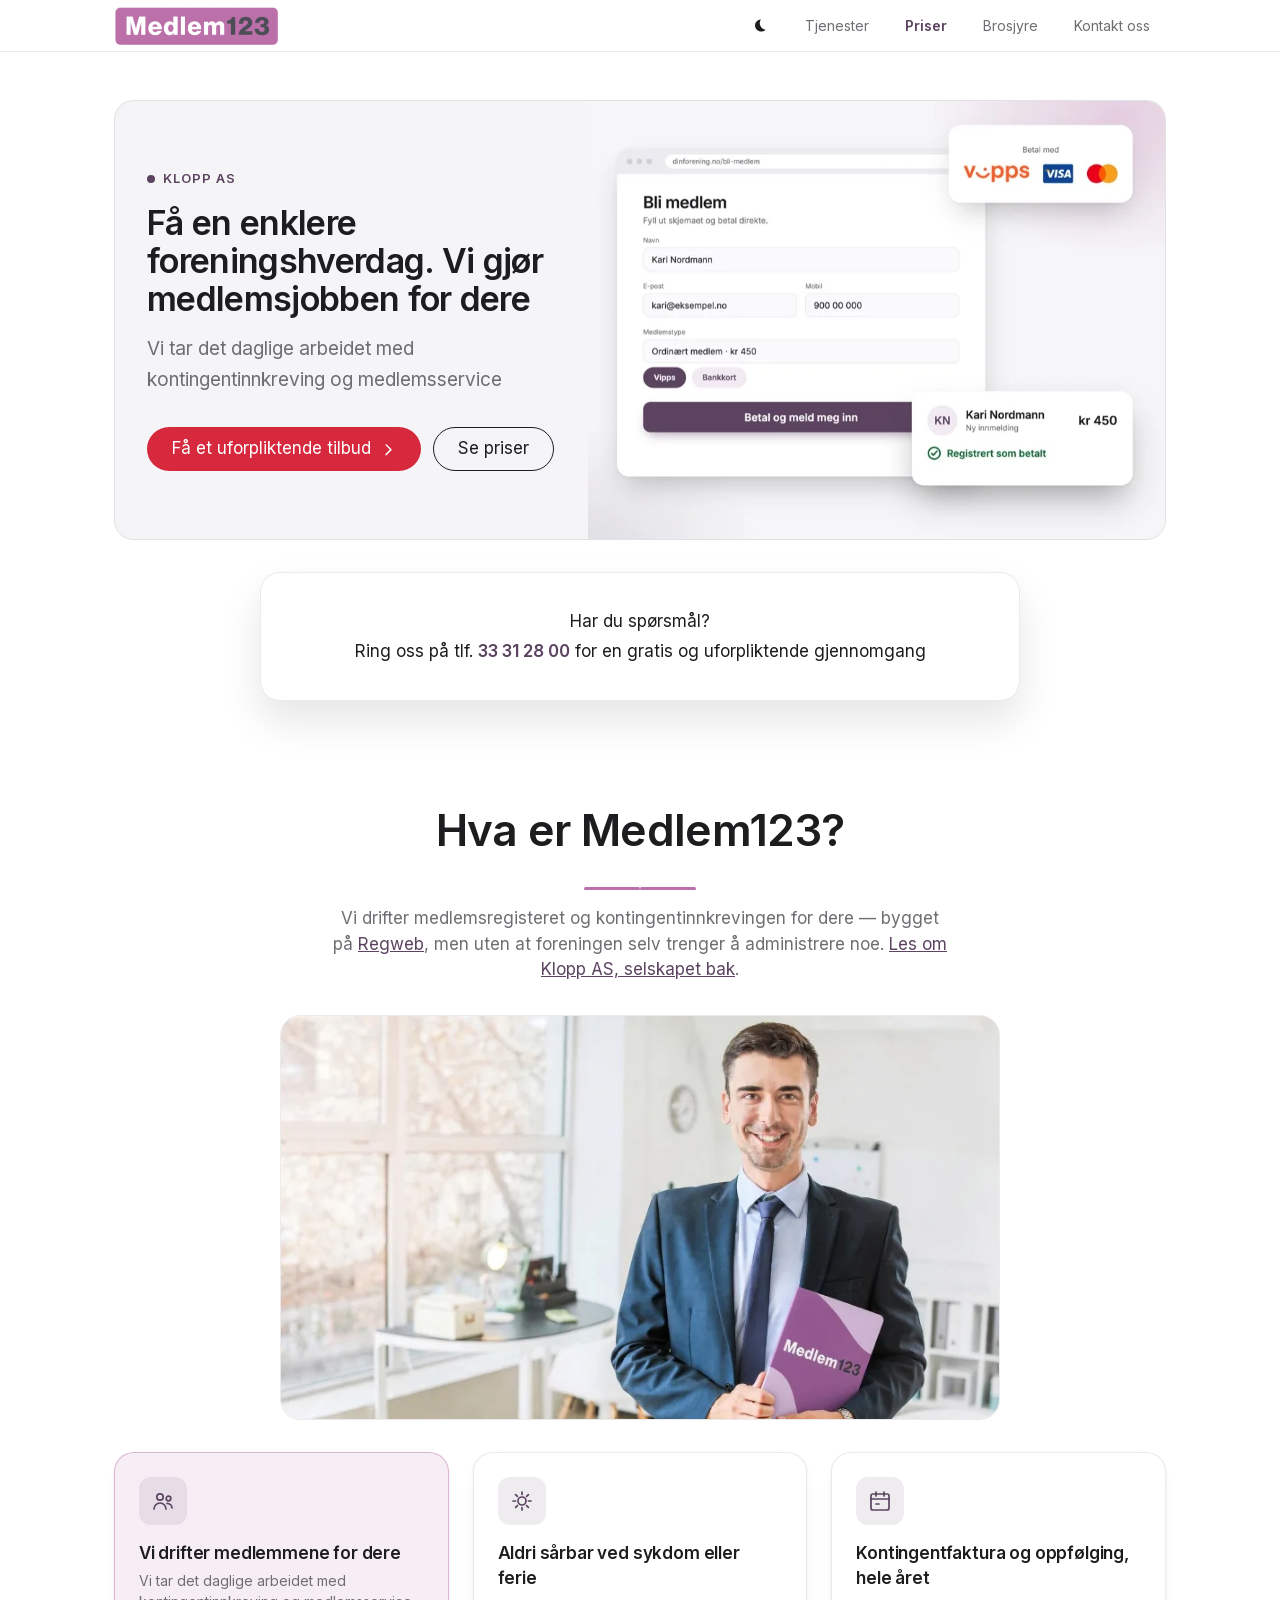
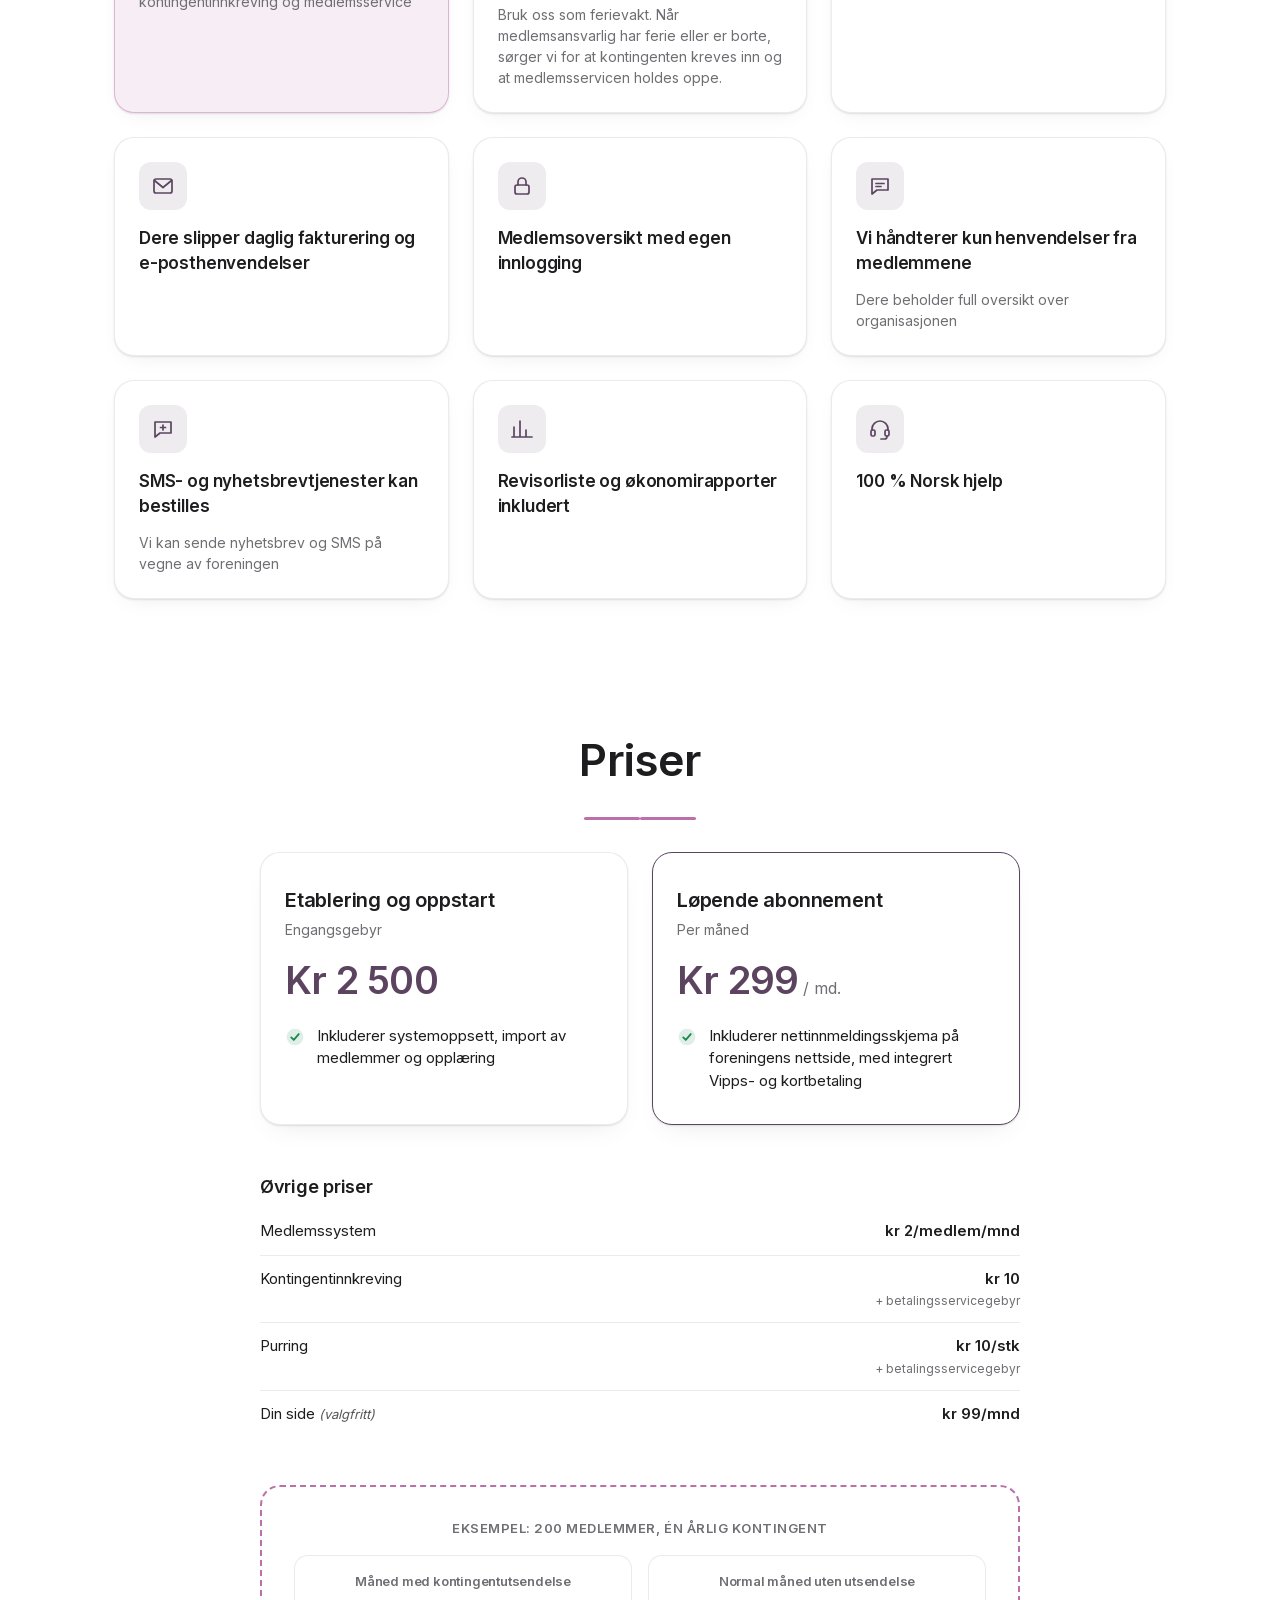
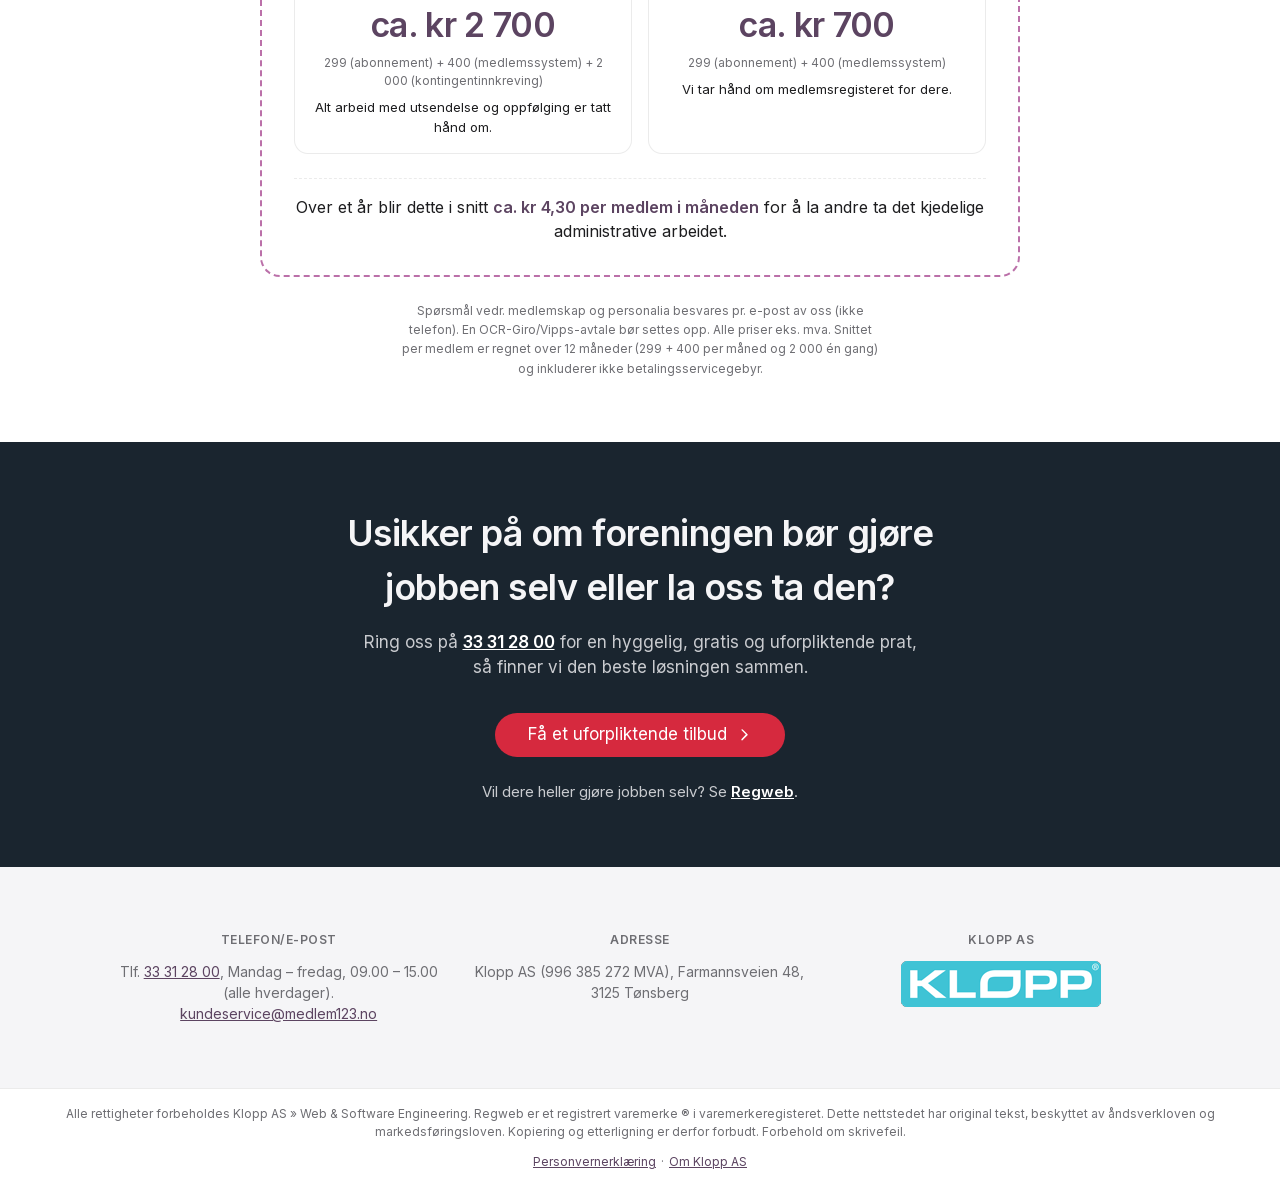
==== commit 925c0ba0: "Service page: new hero with signup mockup, icon grid, price cards, example box, red CTAs, dark conta" ====
--- a/index.html
+++ b/index.html
@@ -150,16 +150,17 @@
                 <div class="masthead-card">
                     <div class="masthead-content">
                         <span class="eyebrow-dot"><span class="dot"></span>Klopp AS</span>
-                        <h1 class="masthead-heading">Vi håndterer medlemmene</h1>
+                        <h1 class="masthead-heading">Få en enklere foreningshverdag. Vi gjør medlemsjobben for dere</h1>
                         <p class="masthead-subheading">Vi tar det daglige arbeidet med kontingentinnkreving og medlemsservice</p>
                         <div class="masthead-cta">
-                            <a class="btn btn-purple" href="#pris">Se priser <svg class="icon" viewBox="0 0 16 16" width="1em" height="1em" fill="currentColor" aria-hidden="true"><path d="M8 3.5a.75.75 0 0 1 .75.75v6.69l2.47-2.47a.75.75 0 1 1 1.06 1.06l-3.75 3.75a.75.75 0 0 1-1.06 0L3.72 9.53a.75.75 0 1 1 1.06-1.06l2.47 2.47V4.25A.75.75 0 0 1 8 3.5Z"/></svg></a>
+                            <a class="btn btn-red" href="kontakt.html?tjeneste=Tilbud+p%C3%A5+Medlem123">Få et uforpliktende tilbud <svg class="icon" viewBox="0 0 16 16" width="1em" height="1em" fill="currentColor" aria-hidden="true"><path d="M6.22 3.22a.75.75 0 0 1 1.06 0l4.5 4.5a.75.75 0 0 1 0 1.06l-4.5 4.5a.75.75 0 1 1-1.06-1.06L10.19 8 6.22 4.03a.75.75 0 0 1 0-1.06Z"/></svg></a>
+                            <a class="btn btn-ghost" href="#pris">Se priser</a>
                         </div>
                     </div>
                     <div class="masthead-media">
                         <picture>
-                            <source srcset="assets/img/hero-team-800.webp 800w, assets/img/hero-team-1200.webp 1200w, assets/img/hero-team.webp 1408w" sizes="(max-width: 1023px) 100vw, 525px" type="image/webp" />
-                            <img src="assets/img/hero-team.jpg" srcset="assets/img/hero-team-800.jpg 800w, assets/img/hero-team-1200.jpg 1200w, assets/img/hero-team.jpg 1408w" sizes="(max-width: 1023px) 100vw, 525px" alt="To kolleger går gjennom en medlemsliste på et nettbrett" width="1408" height="1136" fetchpriority="high" />
+                            <source srcset="assets/img/hero-tjeneste-800.webp 800w, assets/img/hero-tjeneste-1200.webp 1200w, assets/img/hero-tjeneste.webp 1408w" sizes="(max-width: 1023px) 100vw, 525px" type="image/webp" />
+                            <img src="assets/img/hero-tjeneste.jpg" srcset="assets/img/hero-tjeneste-800.jpg 800w, assets/img/hero-tjeneste-1200.jpg 1200w, assets/img/hero-tjeneste.jpg 1408w" sizes="(max-width: 1023px) 100vw, 525px" alt="Medlem123: innmeldingsskjema med betaling via Vipps, Visa og Mastercard, og medlem registrert som betalt" width="1408" height="1136" fetchpriority="high" />
                         </picture>
                     </div>
                 </div>
@@ -187,37 +188,46 @@
                     </picture>
                 </div>
                 <div class="feature-grid">
-                    <div class="feature-card featured">
+                    <div class="feature-card featured feature-card-tint">
+                        <span class="feature-icon" aria-hidden="true"><svg viewBox="0 0 24 24" width="24" height="24" fill="none" stroke="currentColor" stroke-width="1.7" stroke-linecap="round" stroke-linejoin="round"><circle cx="9" cy="8" r="3.2"/><path d="M3 20a6 6 0 0 1 12 0"/><circle cx="17.5" cy="9.5" r="2.3"/><path d="M16 14.3a5 5 0 0 1 5 4.7"/></svg></span>
                         <div>
                             <h3>Vi drifter medlemmene for dere</h3>
                             <p>Vi tar det daglige arbeidet med kontingentinnkreving og medlemsservice</p>
                         </div>
                     </div>
                     <div class="feature-card">
-                        <h3>Kan også brukes som ferievakt</h3>
-                        <p>For eksempel når medlemsansvarlig har ferie eller er borte</p>
-                    </div>
-                    <div class="feature-card">
+                        <span class="feature-icon" aria-hidden="true"><svg viewBox="0 0 24 24" width="24" height="24" fill="none" stroke="currentColor" stroke-width="1.7" stroke-linecap="round" stroke-linejoin="round"><circle cx="12" cy="12" r="4"/><path d="M12 3v2.5M12 18.5V21M3 12h2.5M18.5 12H21M5.6 5.6l1.8 1.8M16.6 16.6l1.8 1.8M5.6 18.4l1.8-1.8M16.6 7.4l1.8-1.8"/></svg></span>
+                        <h3>Aldri sårbar ved sykdom eller ferie</h3>
+                        <p>Bruk oss som ferievakt. Når medlemsansvarlig har ferie eller er borte, sørger vi for at kontingenten kreves inn og at medlemsservicen holdes oppe.</p>
+                    </div>
+                    <div class="feature-card">
+                        <span class="feature-icon" aria-hidden="true"><svg viewBox="0 0 24 24" width="24" height="24" fill="none" stroke="currentColor" stroke-width="1.7" stroke-linecap="round" stroke-linejoin="round"><rect x="3" y="5" width="18" height="16" rx="2"/><path d="M3 10h18M8 3v4M16 3v4M8 15h3"/></svg></span>
                         <h3>Kontingentfaktura og oppfølging, hele året</h3>
                     </div>
                     <div class="feature-card">
+                        <span class="feature-icon" aria-hidden="true"><svg viewBox="0 0 24 24" width="24" height="24" fill="none" stroke="currentColor" stroke-width="1.7" stroke-linecap="round" stroke-linejoin="round"><rect x="3" y="5" width="18" height="14" rx="2"/><path d="M3.5 6.5l8.5 7 8.5-7"/></svg></span>
                         <h3>Dere slipper daglig fakturering og e-posthenvendelser</h3>
                     </div>
                     <div class="feature-card">
+                        <span class="feature-icon" aria-hidden="true"><svg viewBox="0 0 24 24" width="24" height="24" fill="none" stroke="currentColor" stroke-width="1.7" stroke-linecap="round" stroke-linejoin="round"><rect x="5" y="11" width="14" height="9" rx="2"/><path d="M8 11V8a4 4 0 0 1 8 0v3"/></svg></span>
                         <h3>Medlemsoversikt med egen innlogging</h3>
                     </div>
                     <div class="feature-card">
+                        <span class="feature-icon" aria-hidden="true"><svg viewBox="0 0 24 24" width="24" height="24" fill="none" stroke="currentColor" stroke-width="1.7" stroke-linecap="round" stroke-linejoin="round"><path d="M4 5h16v11H9l-5 4z"/><path d="M8 9.5h8M8 12.5h5"/></svg></span>
                         <h3>Vi håndterer kun henvendelser fra medlemmene</h3>
                         <p>Dere beholder full oversikt over organisasjonen</p>
                     </div>
                     <div class="feature-card">
+                        <span class="feature-icon" aria-hidden="true"><svg viewBox="0 0 24 24" width="24" height="24" fill="none" stroke="currentColor" stroke-width="1.7" stroke-linecap="round" stroke-linejoin="round"><path d="M4 5h16v11H9l-5 4z"/><path d="M12 8v5M9.5 10.5h5"/></svg></span>
                         <h3>SMS- og nyhetsbrevtjenester kan bestilles</h3>
                         <p>Vi kan sende nyhetsbrev og SMS på vegne av foreningen</p>
                     </div>
                     <div class="feature-card">
+                        <span class="feature-icon" aria-hidden="true"><svg viewBox="0 0 24 24" width="24" height="24" fill="none" stroke="currentColor" stroke-width="1.7" stroke-linecap="round" stroke-linejoin="round"><path d="M4 20V10M10 20V4M16 20v-7M22 20H2"/></svg></span>
                         <h3>Revisorliste og økonomirapporter inkludert</h3>
                     </div>
                     <div class="feature-card">
+                        <span class="feature-icon" aria-hidden="true"><svg viewBox="0 0 24 24" width="24" height="24" fill="none" stroke="currentColor" stroke-width="1.7" stroke-linecap="round" stroke-linejoin="round"><path d="M4 13v-1a8 8 0 0 1 16 0v1"/><rect x="3" y="13" width="4" height="6" rx="1.5"/><rect x="17" y="13" width="4" height="6" rx="1.5"/><path d="M19 19v.5a2.5 2.5 0 0 1-2.5 2.5H13"/></svg></span>
                         <h3>100 % Norsk hjelp</h3>
                     </div>
                 </div>
@@ -232,35 +242,58 @@
                     <div class="divider-custom-icon"><svg class="icon" viewBox="0 0 16 16" width="1em" height="1em" fill="currentColor" aria-hidden="true"><path d="M8 11.5a.75.75 0 0 1-.53-.22l-5-5a.75.75 0 1 1 1.06-1.06L8 9.69l4.47-4.47a.75.75 0 1 1 1.06 1.06l-5 5a.75.75 0 0 1-.53.22Z"/></svg></div>
                     <div class="divider-custom-line"></div>
                 </div>
-                <div class="price-panel">
-                    <p class="price-headline"><strong>Kr 2 500</strong> i oppstart<span class="price-note">system, import og opplæring — engangsgebyr</span></p>
-                    <dl class="price-table">
-                        <div><dt>Abonnement</dt><dd>kr 299/mnd<span class="price-note">inkl. nettinnmelding på foreningens nettside, med Vipps eller kortbetaling</span></dd></div>
-                        <div><dt>Medlemssystem</dt><dd>kr 2/medlem/mnd</dd></div>
-                        <div><dt>Kontingentinnkreving</dt><dd>kr 10<span class="price-note">+ betalingsservicegebyr</span></dd></div>
-                        <div><dt>Purring</dt><dd>kr 10/stk<span class="price-note">+ betalingsservicegebyr</span></dd></div>
-                        <div><dt>Din side <span class="price-note-inline">(valgfritt)</span></dt><dd>kr 99/mnd</dd></div>
-                    </dl>
-                    <div class="price-example">
-                        <p class="price-example-label">Eksempel — 200 medlemmer, én årlig kontingent</p>
-                        <div class="price-example-grid">
-                            <div class="price-example-case">
-                                <h3>Måned med kontingentutsendelse</h3>
-                                <p class="price-example-total">ca. kr 2 700</p>
-                                <p class="price-example-sum">299 (abonnement) + 400 (medlemssystem) + 2 000 (kontingentinnkreving)</p>
-                            </div>
-                            <div class="price-example-case">
-                                <h3>Måned uten kontingentinnkreving</h3>
-                                <p class="price-example-total">ca. kr 700</p>
-                                <p class="price-example-sum">299 (abonnement) + 400 (medlemssystem)</p>
-                            </div>
+                <div class="price-cards">
+                    <article class="price-card">
+                        <h3>Etablering og oppstart</h3>
+                        <p class="price-card-sub">Engangsgebyr</p>
+                        <p class="price-amount"><strong>Kr&nbsp;2&nbsp;500</strong></p>
+                        <ul class="check-list"><li><svg class="check" viewBox="0 0 24 24" width="20" height="20" fill="none" stroke="currentColor" stroke-width="2.2" stroke-linecap="round" stroke-linejoin="round" aria-hidden="true"><circle cx="12" cy="12" r="10" fill="currentColor" fill-opacity=".14" stroke="none"/><path d="M7.5 12.5l3 3 6-7"/></svg><span>Inkluderer systemoppsett, import av medlemmer og opplæring</span></li></ul>
+                    </article>
+                    <article class="price-card price-card-featured">
+                        <h3>Løpende abonnement</h3>
+                        <p class="price-card-sub">Per måned</p>
+                        <p class="price-amount"><strong>Kr&nbsp;299</strong> <span class="price-per">/ md.</span></p>
+                        <ul class="check-list"><li><svg class="check" viewBox="0 0 24 24" width="20" height="20" fill="none" stroke="currentColor" stroke-width="2.2" stroke-linecap="round" stroke-linejoin="round" aria-hidden="true"><circle cx="12" cy="12" r="10" fill="currentColor" fill-opacity=".14" stroke="none"/><path d="M7.5 12.5l3 3 6-7"/></svg><span>Inkluderer nettinnmeldingsskjema på foreningens nettside, med integrert Vipps- og kortbetaling</span></li></ul>
+                    </article>
+                </div>
+                <h3 class="price-subhead">Øvrige priser</h3>
+                <dl class="price-table price-table-wide">
+                    <div><dt>Medlemssystem</dt><dd>kr 2/medlem/mnd</dd></div>
+                    <div><dt>Kontingentinnkreving</dt><dd>kr 10<span class="price-note">+ betalingsservicegebyr</span></dd></div>
+                    <div><dt>Purring</dt><dd>kr 10/stk<span class="price-note">+ betalingsservicegebyr</span></dd></div>
+                    <div><dt>Din side <span class="price-note-inline">(valgfritt)</span></dt><dd>kr 99/mnd</dd></div>
+                </dl>
+                <div class="price-example-box">
+                    <p class="price-example-label">Eksempel: 200 medlemmer, én årlig kontingent</p>
+                    <div class="price-example-grid">
+                        <div class="price-example-case">
+                            <h3>Måned med kontingentutsendelse</h3>
+                            <p class="price-example-total">ca. kr 2 700</p>
+                            <p class="price-example-sum">299 (abonnement) + 400 (medlemssystem) + 2 000 (kontingentinnkreving)</p>
+                            <p class="price-example-note">Alt arbeid med utsendelse og oppfølging er tatt hånd om.</p>
                         </div>
-                    </div>
-                </div>
-                <p class="price-fineprint">Spørsmål vedr. medlemskap og personalia besvares pr. e-post av oss (ikke telefon). En OCR-Giro/Vipps-avtale bør settes opp. Alle priser eks. mva.</p>
+                        <div class="price-example-case">
+                            <h3>Normal måned uten utsendelse</h3>
+                            <p class="price-example-total">ca. kr 700</p>
+                            <p class="price-example-sum">299 (abonnement) + 400 (medlemssystem)</p>
+                            <p class="price-example-note">Vi tar hånd om medlemsregisteret for dere.</p>
+                        </div>
+                    </div>
+                    <p class="price-example-perhead">Over et år blir dette i snitt <strong>ca. kr&nbsp;4,30 per medlem i måneden</strong> for å la andre ta det kjedelige administrative arbeidet.</p>
+                </div>
+                <p class="price-fineprint">Spørsmål vedr. medlemskap og personalia besvares pr. e-post av oss (ikke telefon). En OCR-Giro/Vipps-avtale bør settes opp. Alle priser eks. mva. Snittet per medlem er regnet over 12 måneder (299 + 400 per måned og 2 000 én gang) og inkluderer ikke betalingsservicegebyr.</p>
             </div>
         </section>
 
+
+        <section class="page-section bg-dark contact-band-m123" id="kontakt-oss">
+            <div class="container">
+                <h2>Usikker på om foreningen bør gjøre jobben selv eller la oss ta den?</h2>
+                <p>Ring oss på <a href="tel:+4733312800">33 31 28 00</a> for en hyggelig, gratis og uforpliktende prat, så finner vi den beste løsningen sammen.</p>
+                <a class="btn btn-red" href="kontakt.html?tjeneste=Tilbud+p%C3%A5+Medlem123">Få et uforpliktende tilbud <svg class="icon" viewBox="0 0 16 16" width="1em" height="1em" fill="currentColor" aria-hidden="true"><path d="M6.22 3.22a.75.75 0 0 1 1.06 0l4.5 4.5a.75.75 0 0 1 0 1.06l-4.5 4.5a.75.75 0 1 1-1.06-1.06L10.19 8 6.22 4.03a.75.75 0 0 1 0-1.06Z"/></svg></a>
+                <p class="contact-band-alt">Vil dere heller gjøre jobben selv? Se <a href="https://regweb.no" target="_blank" rel="noopener">Regweb<span class="sr-only"> (åpner i ny fane)</span></a>.</p>
+            </div>
+        </section>
         </main>
         <footer class="site-footer">
             <div class="container">
--- a/css/site.css
+++ b/css/site.css
@@ -768,4 +768,60 @@
 .sr-only { position: absolute; width: 1px; height: 1px; padding: 0; margin: -1px; overflow: hidden; clip: rect(0, 0, 0, 0); white-space: nowrap; border: 0; }
 .copyright .icon { font-size: 0.85em; }
 
+.text-link { color: var(--accent-text); text-decoration: underline; text-decoration-thickness: 1px; text-underline-offset: 3px; }
+.text-link:hover { color: var(--color-text); }
 .copyright a { display: inline-block; padding: 4px 2px; min-height: 24px; }
+
+/* Tjeneste-siden: røde/ghost knapper, ikonrutenett, priskort, eksempelboks, mørkt kontaktbånd */
+:root { --accent-red: #d6293e; --accent-green: #1a8a4f; }
+@media (prefers-color-scheme: dark) { :root:not([data-theme="light"]) { --accent-green: #4cc98a; } }
+:root[data-theme="dark"] { --accent-green: #4cc98a; }
+.btn-red { background: var(--accent-red); color: #ffffff; }
+.btn-red:hover { background: #b8212f; }
+.btn-ghost { background: transparent; color: var(--color-text); border-color: var(--color-text); }
+.btn-ghost:hover { background: rgba(127, 127, 127, 0.12); }
+.feature-card.featured { grid-column: auto; flex-direction: column; gap: var(--space-2); }
+@media (min-width: 992px) { .feature-card:last-child:nth-child(3n) { grid-column: auto; } }
+.feature-card { background: var(--color-bg); box-shadow: 0 1px 2px var(--shadow-color), 0 8px 24px -12px var(--shadow-color); }
+.feature-card-tint { background: rgba(187, 112, 169, 0.12); border-color: rgba(187, 112, 169, 0.45); }
+.feature-icon { display: grid; place-items: center; width: 48px; height: 48px; border-radius: 12px; background: rgba(92, 68, 97, 0.1); color: var(--accent-fill); margin-bottom: var(--space-2); }
+@media (prefers-color-scheme: dark) { :root:not([data-theme="light"]) .feature-icon { background: rgba(217, 168, 205, 0.16); color: var(--accent-text); } }
+:root[data-theme="dark"] .feature-icon { background: rgba(217, 168, 205, 0.16); color: var(--accent-text); }
+
+.price-cards { display: grid; grid-template-columns: repeat(2, minmax(0, 1fr)); gap: var(--space-5); max-width: 760px; margin: var(--space-6) auto 0; }
+@media (max-width: 640px) { .price-cards { grid-template-columns: 1fr; } }
+.price-card { display: flex; flex-direction: column; padding: var(--space-6) var(--space-5); border: 1px solid var(--color-border); border-radius: var(--radius-lg); background: var(--color-bg); box-shadow: 0 1px 2px var(--shadow-color), 0 12px 28px -14px var(--shadow-color); }
+.price-card-featured { border: 1.5px solid var(--accent-fill); }
+@media (prefers-color-scheme: dark) { :root:not([data-theme="light"]) .price-card-featured { border-color: var(--accent-soft); } }
+:root[data-theme="dark"] .price-card-featured { border-color: var(--accent-soft); }
+.price-card h3 { font-size: 20px; font-weight: 600; letter-spacing: -0.01em; }
+.price-card-sub { margin: var(--space-1) 0 var(--space-3); font-size: 14px; color: var(--color-text-secondary); }
+.price-amount { margin: 0 0 var(--space-4); font-size: 18px; }
+.price-amount strong { font-size: 38px; letter-spacing: -0.02em; color: var(--accent-text); }
+.price-per { font-size: 16px; color: var(--color-text-secondary); }
+.check-list { list-style: none; margin: 0; padding: 0; }
+.check-list li { display: flex; gap: var(--space-3); align-items: flex-start; font-size: 15px; line-height: 1.5; }
+.check-list .check { flex: none; margin-top: 2px; color: var(--accent-green); }
+.price-subhead { max-width: 760px; margin: var(--space-7) auto var(--space-2); font-size: 18px; font-weight: 600; }
+.price-table-wide { max-width: 760px; margin: 0 auto; }
+.price-example-box { max-width: 760px; margin: var(--space-7) auto 0; padding: var(--space-6); border: 2px dashed var(--accent-soft); border-radius: var(--radius-lg); background: var(--color-bg); }
+.price-example-box .price-example-label { margin: 0 0 var(--space-4); font-weight: 600; text-align: center; }
+.price-example-box .price-example-total { font-size: 34px; letter-spacing: -0.02em; }
+.price-example-note { margin: var(--space-2) 0 0; font-size: 13px; color: var(--color-text); }
+.price-example-perhead { margin: var(--space-5) 0 0; padding-top: var(--space-4); border-top: 1px dashed var(--color-border); text-align: center; font-size: 16px; }
+.price-example-perhead strong { color: var(--accent-text); }
+
+.contact-band-m123 { padding: var(--space-9) 0; text-align: center; }
+.contact-band-m123 h2 { max-width: 640px; margin: 0 auto; font-size: clamp(1.5rem, 2vw + 1rem, 2.25rem); color: #f5f5f7; }
+.contact-band-m123 p { max-width: 560px; margin: var(--space-4) auto 0; color: rgba(245, 245, 247, 0.8); font-size: 17px; }
+.contact-band-m123 p a { color: #ffffff; font-weight: 600; }
+.contact-band-m123 .btn { margin-top: var(--space-6); }
+.contact-band-m123 .contact-band-alt { font-size: 15px; margin-top: var(--space-5); }
+@media (min-width: 992px) { .page-section { padding: var(--space-8) 0; } }
+@media (min-width: 901px) {
+  .masthead-card { grid-template-columns: minmax(0, 0.9fr) minmax(0, 1.1fr); }
+  .masthead-heading { font-size: clamp(1.75rem, 1.4vw + 1rem, 2.375rem); }
+  .masthead-content { padding: var(--space-7) var(--space-6); }
+  .masthead-cta { gap: var(--space-3); }
+  .masthead-cta .btn { padding: 0 var(--space-5); }
+}
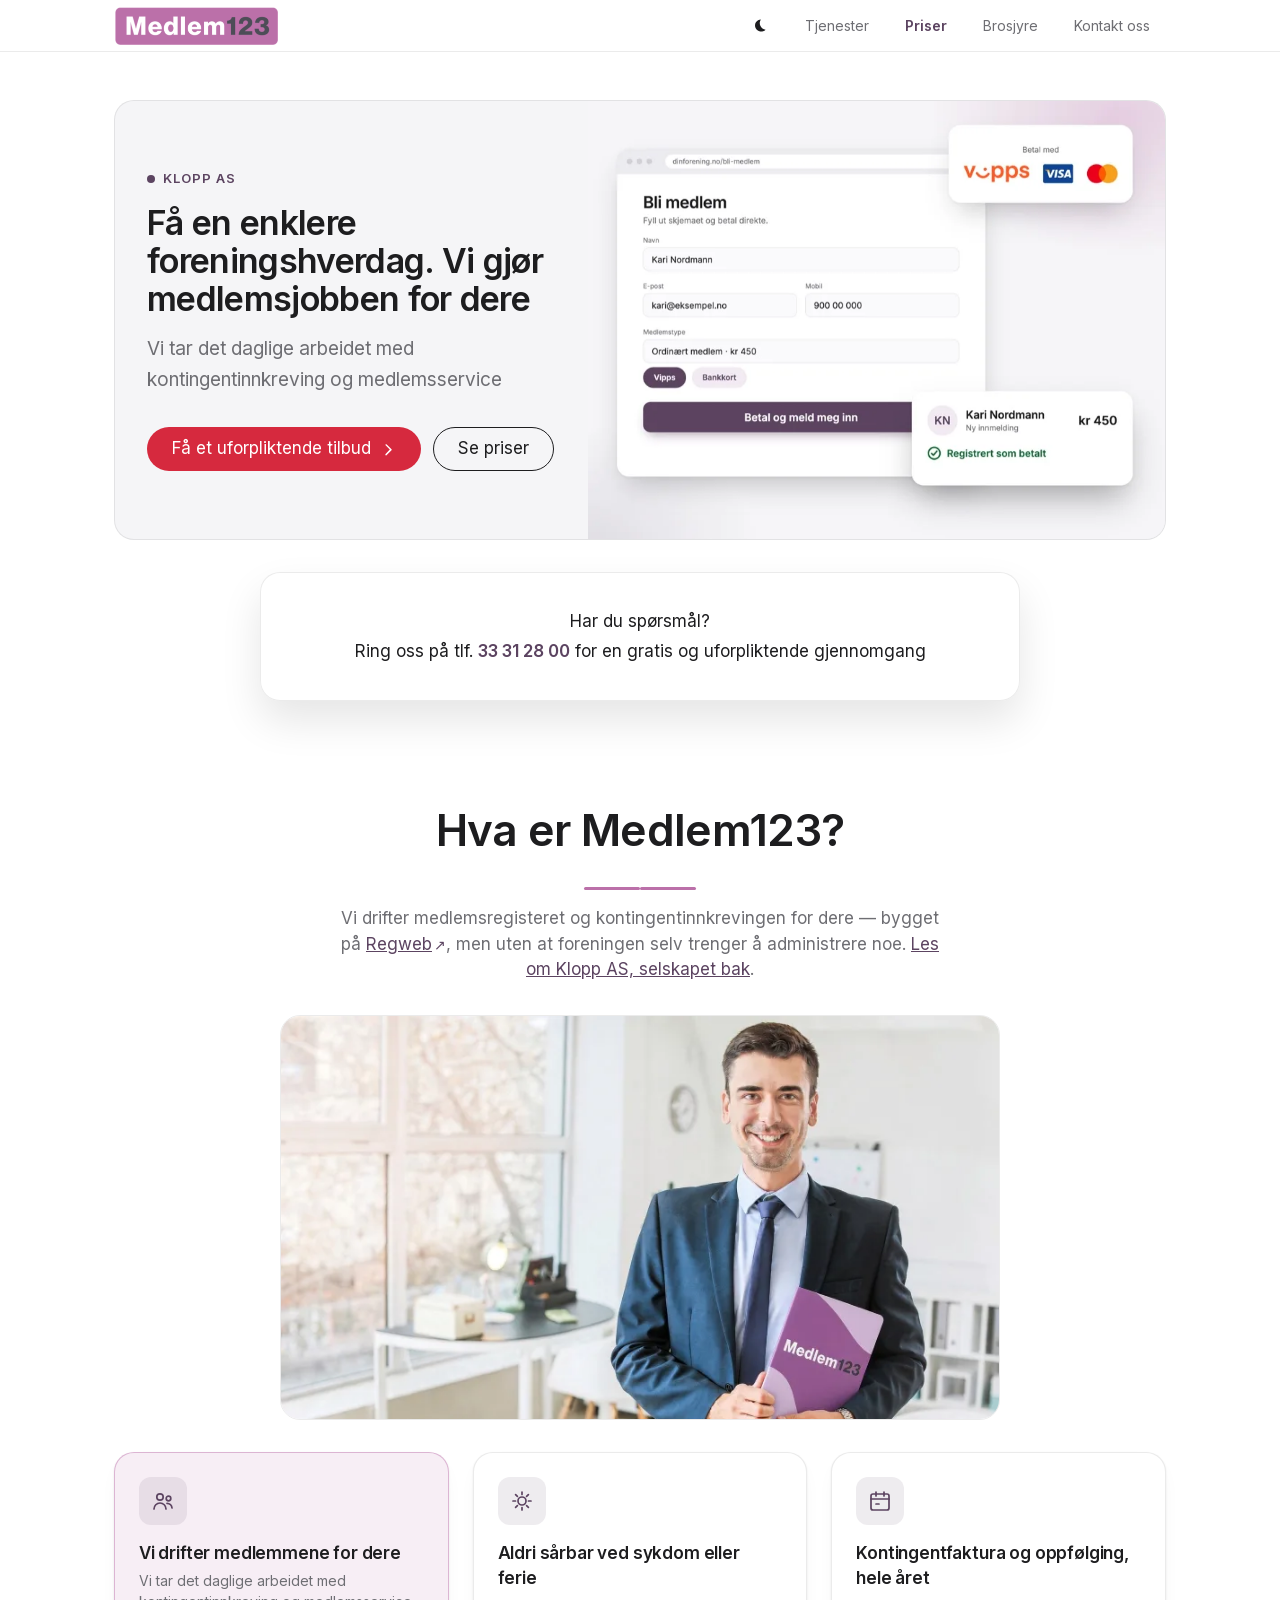
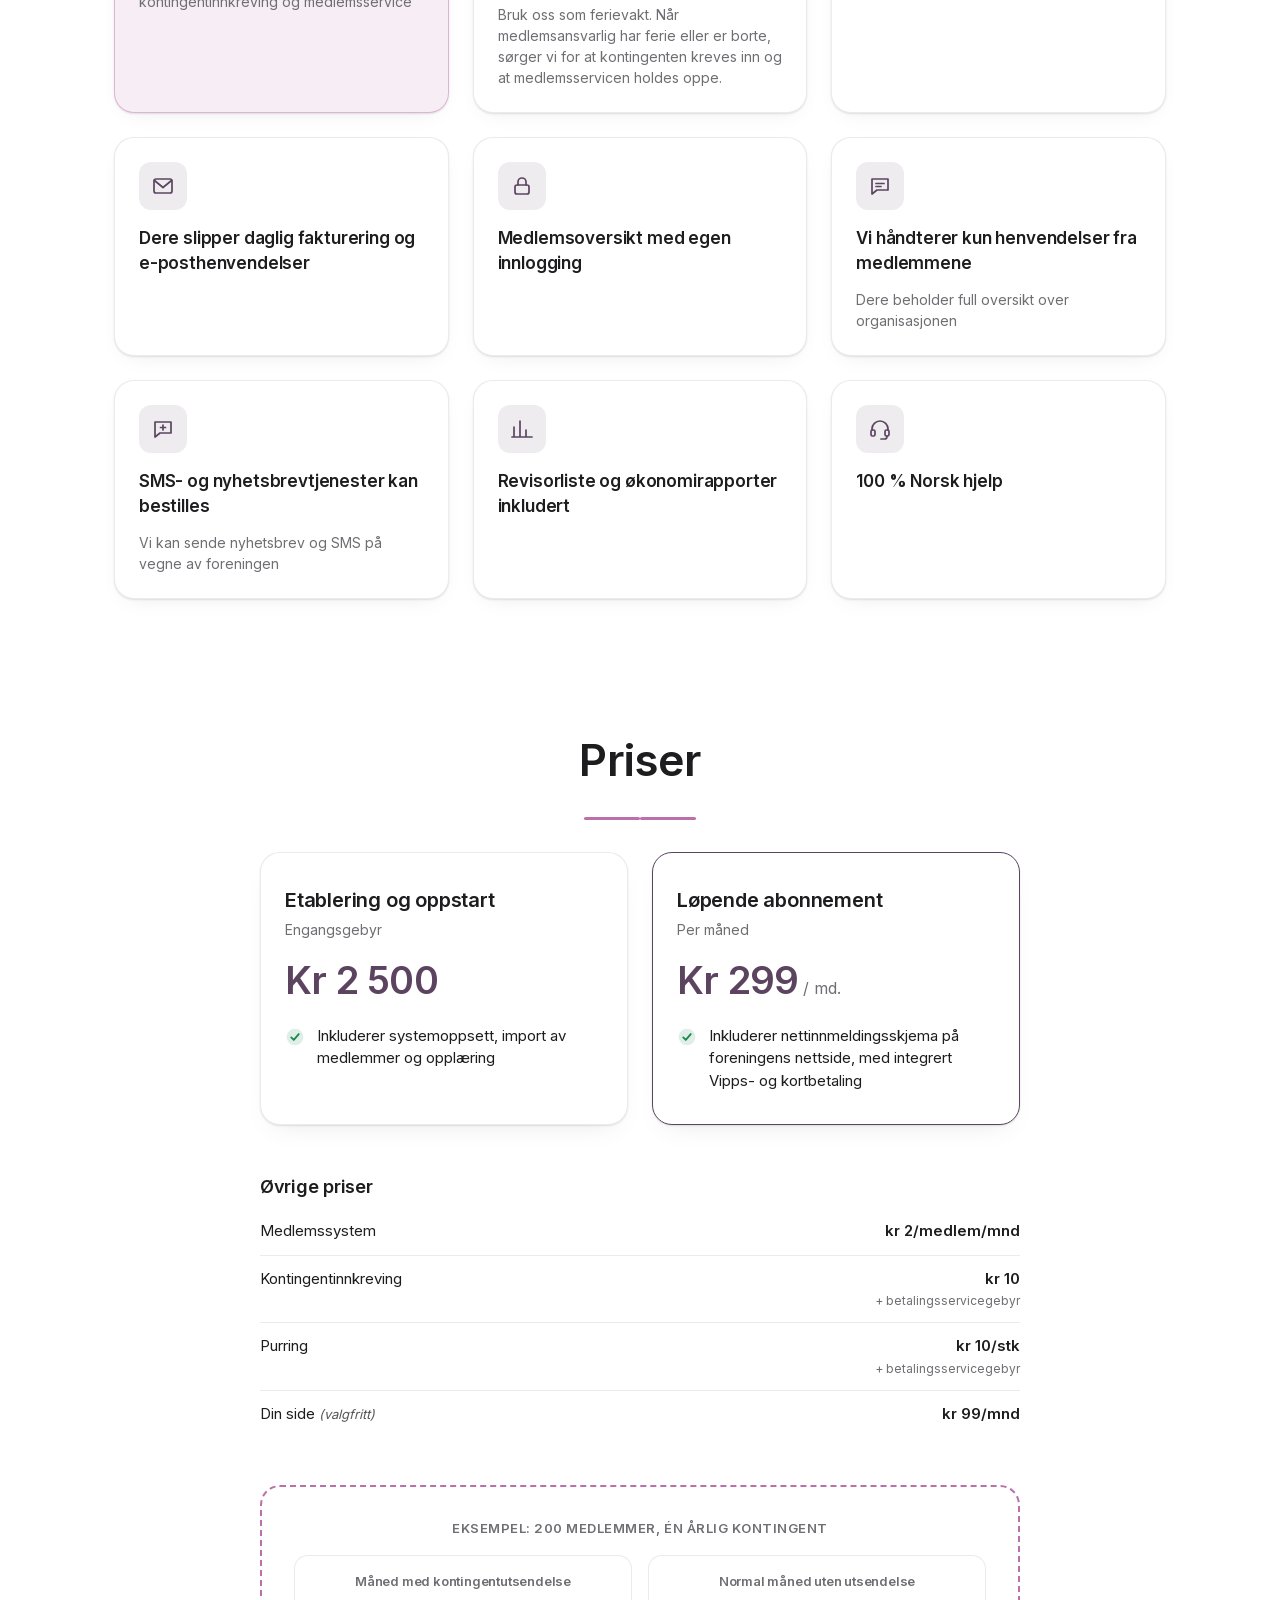
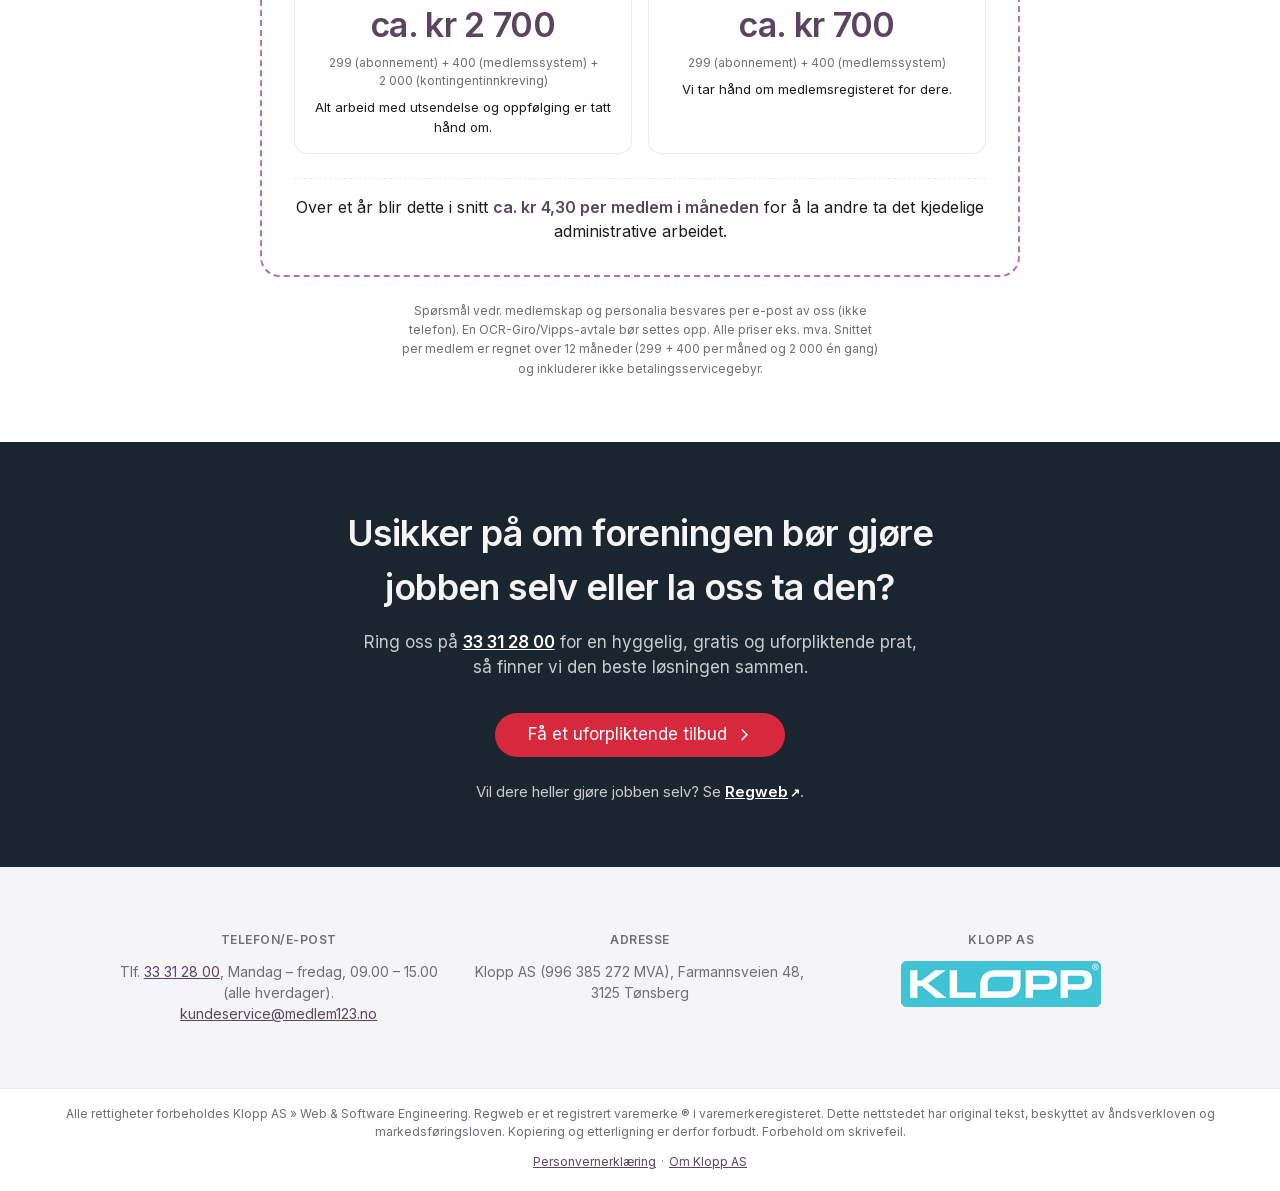
==== commit ae8469cd: "SEO/GEO pass: schema, meta descriptions under 160 chars, hard spaces in prices, per instead of pr., " ====
--- a/index.html
+++ b/index.html
@@ -5,14 +5,14 @@
         <meta name="viewport" content="width=device-width, initial-scale=1, shrink-to-fit=no" />
         <meta name="referrer" content="strict-origin-when-cross-origin" />
         <meta http-equiv="Content-Security-Policy" content="default-src 'self'; script-src 'self' 'sha256-94A4rumaaMvX7jcdSdWNOgPjygC/VywaOMlHrEqL6dM='; style-src 'self' 'unsafe-inline'; img-src 'self' data:; font-src 'self' data:; connect-src 'self'; base-uri 'self'; form-action 'self'; object-src 'none'" />
-        <meta name="description" content="Medlem123 (Klopp AS) håndterer medlemsregister, kontingentfakturering, OCR-giro og medlemsservice for foreninger — profesjonelt medlemssystem (Regweb) inkludert." />
+        <meta name="description" content="Lei av manuelt arbeid med kontingenter og purringer? Vi gjør hele medlemsjobben for foreningen deres, fra ca. kr 4,30 per medlem i måneden. Les mer!" />
         <meta name="author" content="Klopp AS" />
         <link rel="canonical" href="https://medlem123.no/" />
 
         <meta property="og:type" content="website" />
         <meta property="og:url" content="https://medlem123.no/" />
         <meta property="og:title" content="Medlem123 – Medlemshåndtering og kontingentinnkreving for foreninger" />
-        <meta property="og:description" content="Medlem123 (Klopp AS) håndterer medlemsregister, kontingentfakturering, OCR-giro og medlemsservice for foreninger — profesjonelt medlemssystem (Regweb) inkludert." />
+        <meta property="og:description" content="Lei av manuelt arbeid med kontingenter og purringer? Vi gjør hele medlemsjobben for foreningen deres, fra ca. kr 4,30 per medlem i måneden. Les mer!" />
         <meta property="og:image" content="https://medlem123.no/assets/img/og-image.png" />
         <meta property="og:image:type" content="image/png" />
         <meta property="og:image:alt" content="Medlem123: Vi håndterer medlemmene. Medlemsadministrasjon og kontingentinnkreving for foreninger" />
@@ -21,7 +21,7 @@
         <meta property="og:locale" content="nb_NO" />
         <meta name="twitter:card" content="summary_large_image" />
         <meta name="twitter:title" content="Medlem123 – Medlemshåndtering og kontingentinnkreving for foreninger" />
-        <meta name="twitter:description" content="Medlem123 (Klopp AS) håndterer medlemsregister, kontingentfakturering, OCR-giro og medlemsservice for foreninger." />
+        <meta name="twitter:description" content="Lei av manuelt arbeid med kontingenter og purringer? Vi gjør hele medlemsjobben for foreningen deres, fra ca. kr 4,30 per medlem i måneden. Les mer!" />
         <meta name="twitter:image" content="https://medlem123.no/assets/img/og-image.png" />
         <meta name="twitter:image:alt" content="Medlem123: Vi håndterer medlemmene. Medlemsadministrasjon og kontingentinnkreving for foreninger" />
 
@@ -228,7 +228,7 @@
                     </div>
                     <div class="feature-card">
                         <span class="feature-icon" aria-hidden="true"><svg viewBox="0 0 24 24" width="24" height="24" fill="none" stroke="currentColor" stroke-width="1.7" stroke-linecap="round" stroke-linejoin="round"><path d="M4 13v-1a8 8 0 0 1 16 0v1"/><rect x="3" y="13" width="4" height="6" rx="1.5"/><rect x="17" y="13" width="4" height="6" rx="1.5"/><path d="M19 19v.5a2.5 2.5 0 0 1-2.5 2.5H13"/></svg></span>
-                        <h3>100 % Norsk hjelp</h3>
+                        <h3>100&nbsp;% Norsk hjelp</h3>
                     </div>
                 </div>
             </div>
@@ -258,30 +258,30 @@
                 </div>
                 <h3 class="price-subhead">Øvrige priser</h3>
                 <dl class="price-table price-table-wide">
-                    <div><dt>Medlemssystem</dt><dd>kr 2/medlem/mnd</dd></div>
-                    <div><dt>Kontingentinnkreving</dt><dd>kr 10<span class="price-note">+ betalingsservicegebyr</span></dd></div>
-                    <div><dt>Purring</dt><dd>kr 10/stk<span class="price-note">+ betalingsservicegebyr</span></dd></div>
-                    <div><dt>Din side <span class="price-note-inline">(valgfritt)</span></dt><dd>kr 99/mnd</dd></div>
+                    <div><dt>Medlemssystem</dt><dd>kr&nbsp;2/medlem/mnd</dd></div>
+                    <div><dt>Kontingentinnkreving</dt><dd>kr&nbsp;10 <span class="price-note">+ betalingsservicegebyr</span></dd></div>
+                    <div><dt>Purring</dt><dd>kr&nbsp;10/stk <span class="price-note">+ betalingsservicegebyr</span></dd></div>
+                    <div><dt>Din side <span class="price-note-inline">(valgfritt)</span></dt><dd>kr&nbsp;99/mnd</dd></div>
                 </dl>
                 <div class="price-example-box">
                     <p class="price-example-label">Eksempel: 200 medlemmer, én årlig kontingent</p>
                     <div class="price-example-grid">
                         <div class="price-example-case">
                             <h3>Måned med kontingentutsendelse</h3>
-                            <p class="price-example-total">ca. kr 2 700</p>
-                            <p class="price-example-sum">299 (abonnement) + 400 (medlemssystem) + 2 000 (kontingentinnkreving)</p>
+                            <p class="price-example-total">ca. kr&nbsp;2&nbsp;700</p>
+                            <p class="price-example-sum">299 (abonnement) + 400 (medlemssystem) + 2&nbsp;000 (kontingentinnkreving)</p>
                             <p class="price-example-note">Alt arbeid med utsendelse og oppfølging er tatt hånd om.</p>
                         </div>
                         <div class="price-example-case">
                             <h3>Normal måned uten utsendelse</h3>
-                            <p class="price-example-total">ca. kr 700</p>
+                            <p class="price-example-total">ca. kr&nbsp;700</p>
                             <p class="price-example-sum">299 (abonnement) + 400 (medlemssystem)</p>
                             <p class="price-example-note">Vi tar hånd om medlemsregisteret for dere.</p>
                         </div>
                     </div>
                     <p class="price-example-perhead">Over et år blir dette i snitt <strong>ca. kr&nbsp;4,30 per medlem i måneden</strong> for å la andre ta det kjedelige administrative arbeidet.</p>
                 </div>
-                <p class="price-fineprint">Spørsmål vedr. medlemskap og personalia besvares pr. e-post av oss (ikke telefon). En OCR-Giro/Vipps-avtale bør settes opp. Alle priser eks. mva. Snittet per medlem er regnet over 12 måneder (299 + 400 per måned og 2 000 én gang) og inkluderer ikke betalingsservicegebyr.</p>
+                <p class="price-fineprint">Spørsmål vedr. medlemskap og personalia besvares per e-post av oss (ikke telefon). En OCR-Giro/Vipps-avtale bør settes opp. Alle priser eks. mva. Snittet per medlem er regnet over 12 måneder (299 + 400 per måned og 2&nbsp;000 én gang) og inkluderer ikke betalingsservicegebyr.</p>
             </div>
         </section>
 
@@ -304,7 +304,7 @@
                     </div>
                     <div>
                         <h3>Adresse</h3>
-                        <p>Klopp AS (996 385 272 MVA), Farmannsveien 48, 3125 Tønsberg</p>
+                        <p>Klopp AS (996&nbsp;385&nbsp;272 MVA), Farmannsveien 48, 3125 Tønsberg</p>
                     </div>
                     <div>
                         <h3>Klopp AS</h3>
--- a/css/site.css
+++ b/css/site.css
@@ -825,3 +825,13 @@
   .masthead-cta { gap: var(--space-3); }
   .masthead-cta .btn { padding: 0 var(--space-5); }
 }
+
+/* Eksterne tekstlenker: diskret pil ut av boks (skjult for skjermlesere, som har sr-only-teksten) */
+p a[target="_blank"]:not(:has(img)):not(.chevron-link):not(.teaser-card-btn):not(.btn):not(.service-card-link)::after,
+.hero-link[target="_blank"]::after, .text-link[target="_blank"]::after {
+  content: " \2197" / "";
+  display: inline-block;
+  margin-left: 0.15em;
+  font-size: 0.8em;
+  text-decoration: none;
+}
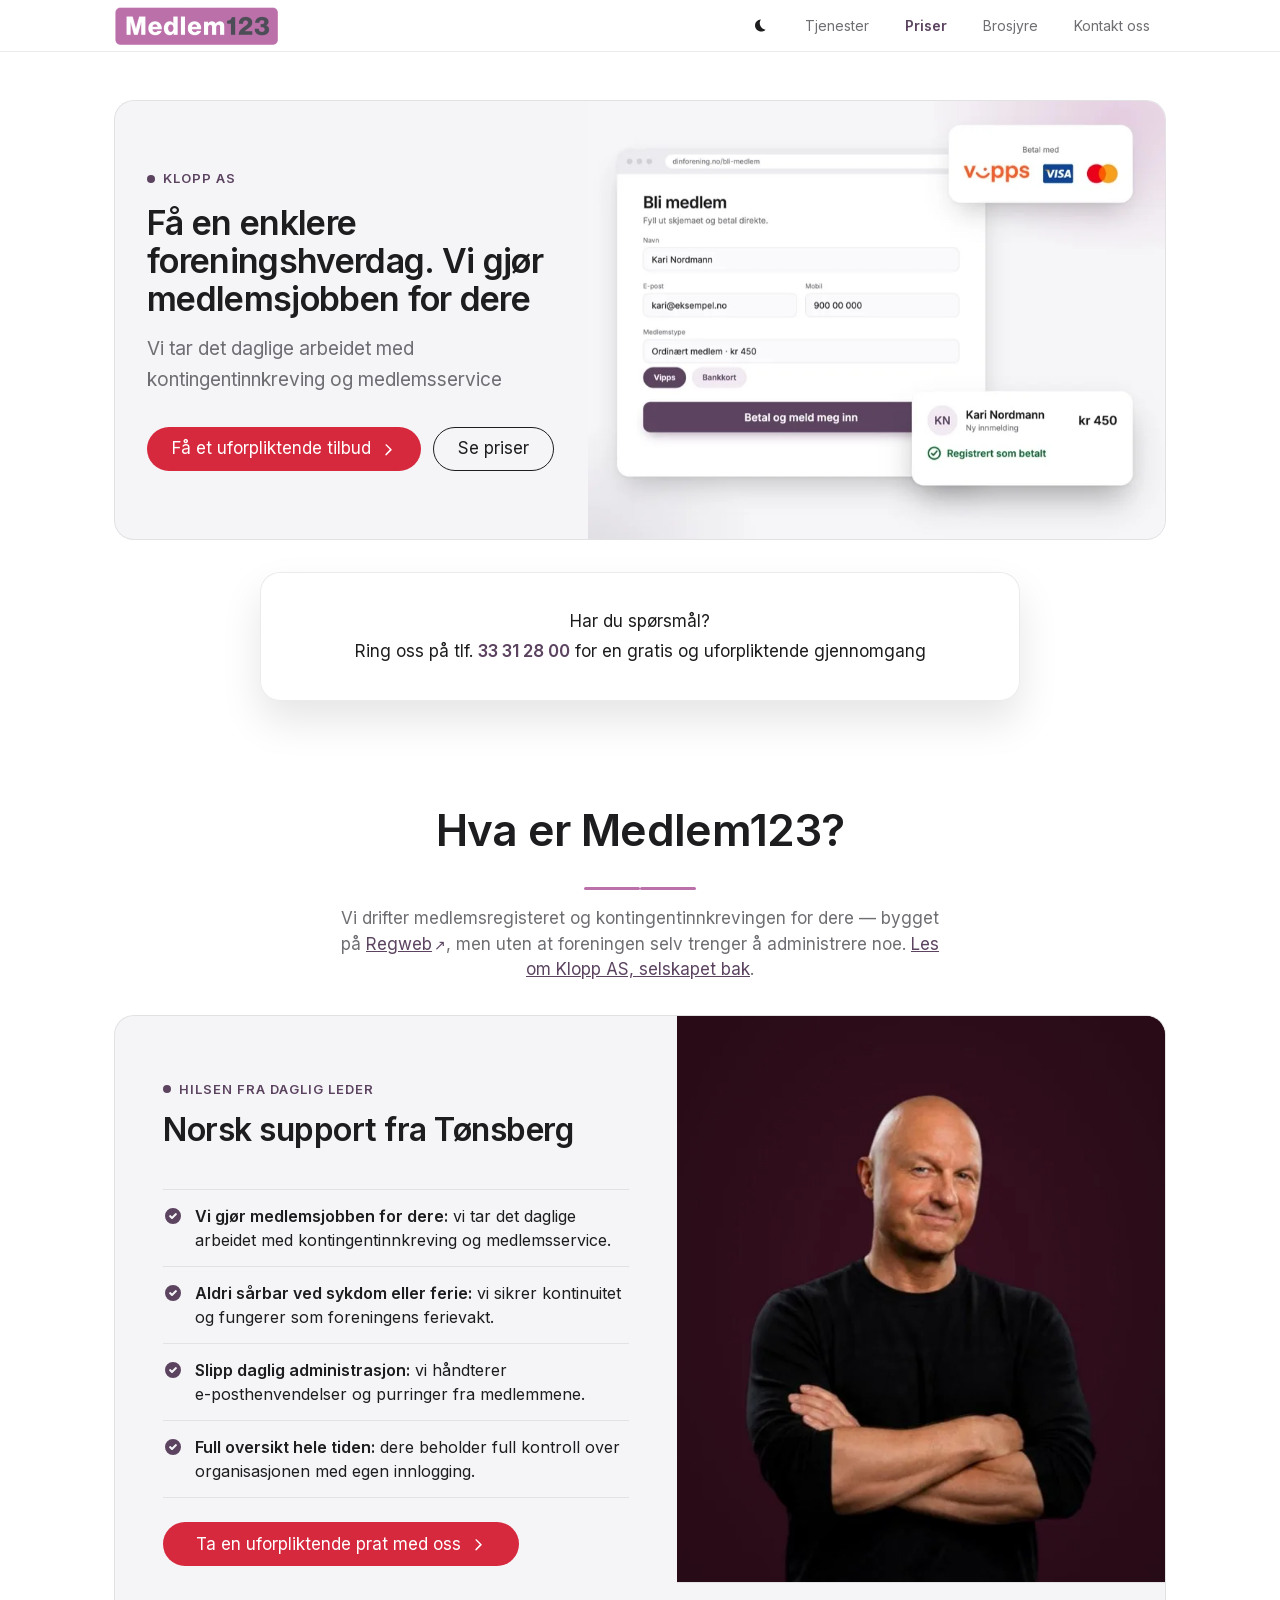
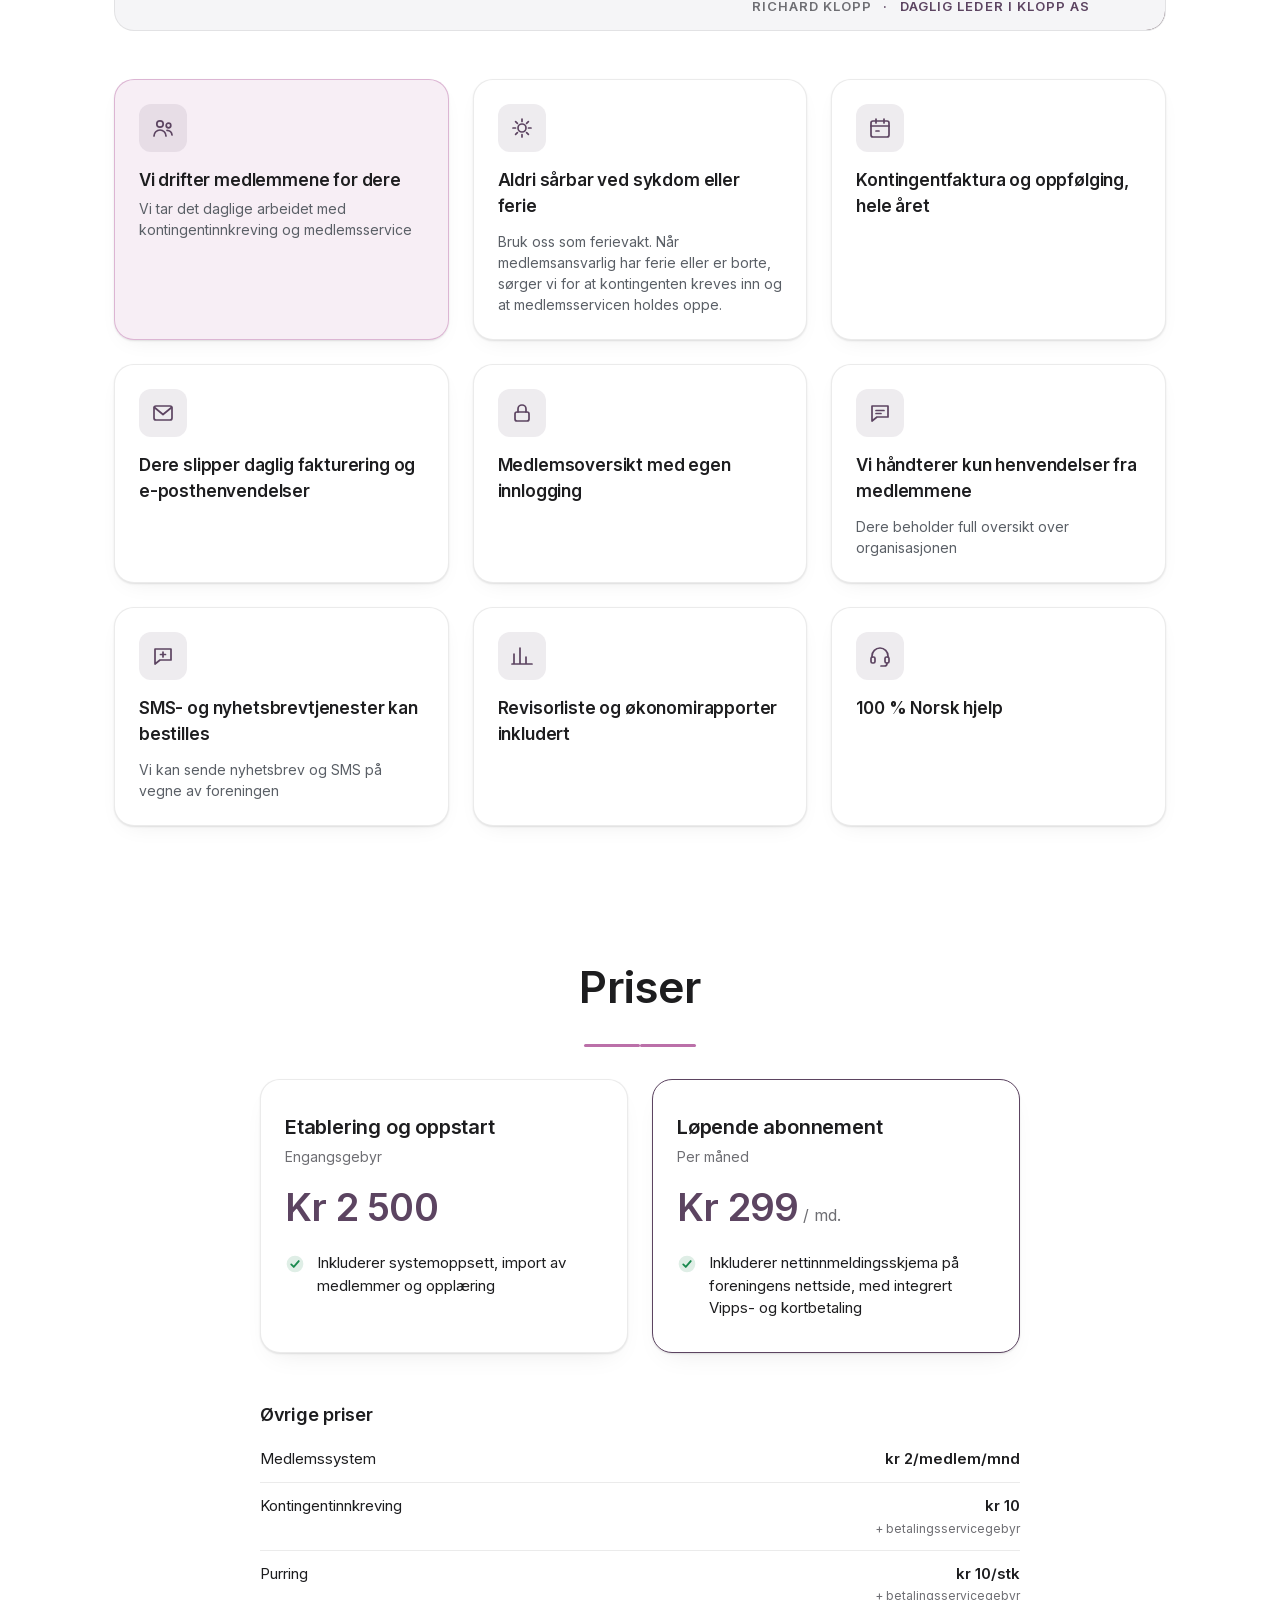
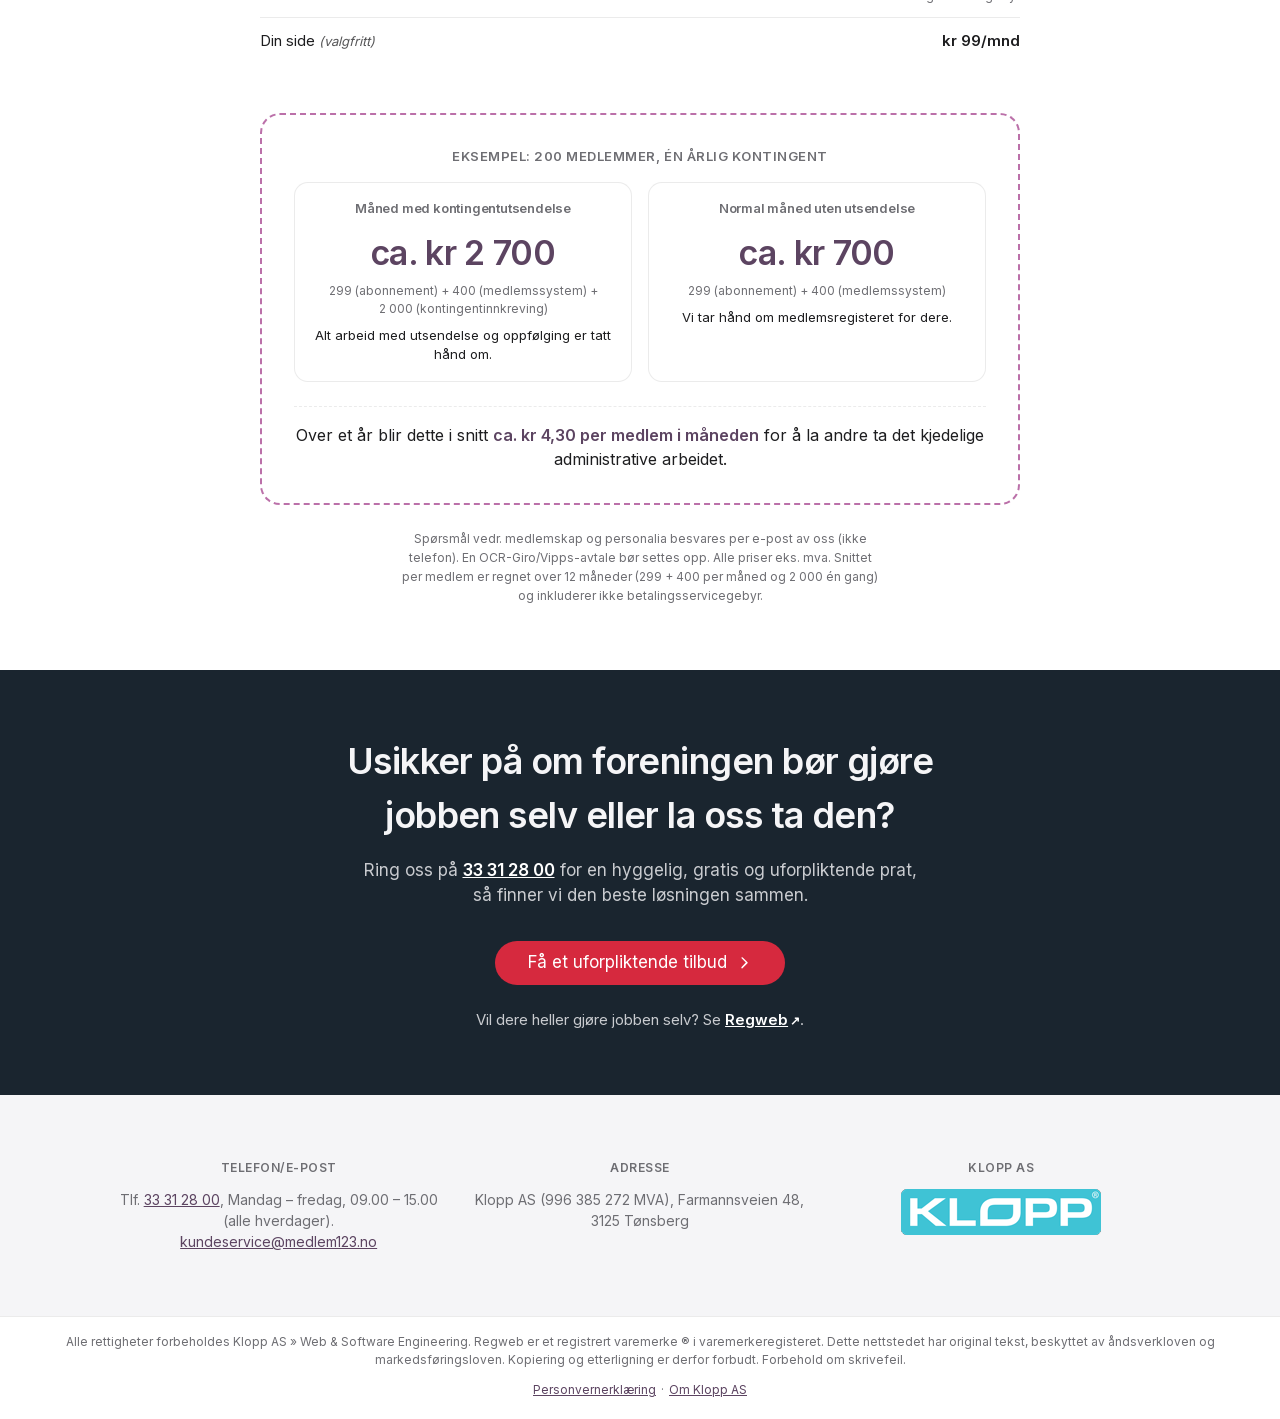
==== commit 95b3052b: "r024: 'Hilsen fra daglig leder' on front page (burgundy portrait, checklist, CTA); Richard with note" ====
--- a/index.html
+++ b/index.html
@@ -181,11 +181,27 @@
                     <div class="divider-custom-line"></div>
                 </div>
                 <p class="section-lead">Vi drifter medlemsregisteret og kontingentinnkrevingen for dere — bygget på <a href="https://regweb.no" target="_blank" rel="noopener">Regweb<span class="sr-only"> (åpner i ny fane)</span></a>, men uten at foreningen selv trenger å administrere noe. <a href="om-klopp-as.html">Les om Klopp AS, selskapet bak</a>.</p>
-                <div class="section-figure">
-                    <picture>
-                        <source srcset="assets/img/products/medlem123-visual-800.webp 800w, assets/img/products/medlem123-visual.webp 1600w" sizes="(max-width: 767px) 100vw, 718px" type="image/webp" />
-                        <img src="assets/img/products/medlem123-visual.jpg" srcset="assets/img/products/medlem123-visual-800.jpg 800w, assets/img/products/medlem123-visual.jpg 1600w" sizes="(max-width: 767px) 100vw, 718px" alt="Mann i dress med Medlem123-mappe — fullservice medlemsadministrasjon fra Klopp AS" width="1600" height="1128" style="object-position: center top;" loading="lazy" />
-                    </picture>
+                <div class="leader-card">
+                    <div class="leader-content">
+                        <span class="eyebrow-dot"><span class="dot"></span>Hilsen fra daglig leder</span>
+                        <h2 class="leader-title" id="leader-title">Norsk support fra Tønsberg</h2>
+                        <div class="leader-quote">
+                            <ul class="leader-promises">
+                                    <li><svg viewBox="0 0 20 20" fill="currentColor" aria-hidden="true"><path fill-rule="evenodd" d="M10 18a8 8 0 1 0 0-16 8 8 0 0 0 0 16Zm3.7-9.3a1 1 0 0 0-1.4-1.4L9 10.58 7.7 9.3a1 1 0 0 0-1.4 1.4l2 2a1 1 0 0 0 1.4 0l4-4Z" clip-rule="evenodd"/></svg><span><strong>Vi gjør medlemsjobben for dere:</strong> vi tar det daglige arbeidet med kontingentinnkreving og medlemsservice.</span></li>
+                                    <li><svg viewBox="0 0 20 20" fill="currentColor" aria-hidden="true"><path fill-rule="evenodd" d="M10 18a8 8 0 1 0 0-16 8 8 0 0 0 0 16Zm3.7-9.3a1 1 0 0 0-1.4-1.4L9 10.58 7.7 9.3a1 1 0 0 0-1.4 1.4l2 2a1 1 0 0 0 1.4 0l4-4Z" clip-rule="evenodd"/></svg><span><strong>Aldri sårbar ved sykdom eller ferie:</strong> vi sikrer kontinuitet og fungerer som foreningens ferievakt.</span></li>
+                                    <li><svg viewBox="0 0 20 20" fill="currentColor" aria-hidden="true"><path fill-rule="evenodd" d="M10 18a8 8 0 1 0 0-16 8 8 0 0 0 0 16Zm3.7-9.3a1 1 0 0 0-1.4-1.4L9 10.58 7.7 9.3a1 1 0 0 0-1.4 1.4l2 2a1 1 0 0 0 1.4 0l4-4Z" clip-rule="evenodd"/></svg><span><strong>Slipp daglig administrasjon:</strong> vi håndterer <span class="nowrap">e-posthenvendelser</span> og purringer fra medlemmene.</span></li>
+                                    <li><svg viewBox="0 0 20 20" fill="currentColor" aria-hidden="true"><path fill-rule="evenodd" d="M10 18a8 8 0 1 0 0-16 8 8 0 0 0 0 16Zm3.7-9.3a1 1 0 0 0-1.4-1.4L9 10.58 7.7 9.3a1 1 0 0 0-1.4 1.4l2 2a1 1 0 0 0 1.4 0l4-4Z" clip-rule="evenodd"/></svg><span><strong>Full oversikt hele tiden:</strong> dere beholder full kontroll over organisasjonen med egen innlogging.</span></li>
+                            </ul>
+                        </div>
+                        <a class="btn btn-red leader-cta" href="kontakt.html?tjeneste=Tilbud+p%C3%A5+Medlem123">Ta en uforpliktende prat med oss <svg class="icon" viewBox="0 0 16 16" width="1em" height="1em" fill="currentColor" aria-hidden="true"><path d="M6.22 3.22a.75.75 0 0 1 1.06 0l4.5 4.5a.75.75 0 0 1 0 1.06l-4.5 4.5a.75.75 0 1 1-1.06-1.06L10.19 8 6.22 4.03a.75.75 0 0 1 0-1.06Z"/></svg></a>
+                    </div>
+                    <div class="leader-media">
+                        <picture class="leader-picture">
+                            <source srcset="assets/img/richard-klopp-daglig-leder-m123-600.webp 600w, assets/img/richard-klopp-daglig-leder-m123-900.webp 900w, assets/img/richard-klopp-daglig-leder-m123-1200.webp 1200w" sizes="(max-width: 900px) 92vw, 500px" type="image/webp" />
+                            <img class="leader-photo" src="assets/img/richard-klopp-daglig-leder-m123-900.jpg" srcset="assets/img/richard-klopp-daglig-leder-m123-600.jpg 600w, assets/img/richard-klopp-daglig-leder-m123-900.jpg 900w, assets/img/richard-klopp-daglig-leder-m123-1200.jpg 1200w" sizes="(max-width: 900px) 92vw, 500px" alt="Richard Klopp, daglig leder i Klopp AS, står med armene i kors foran en mørk burgunder bakgrunn" width="1500" height="1875" loading="lazy" />
+                        </picture>
+                        <p class="leader-caption"><span class="leader-caption-name">Richard Klopp</span><span class="leader-caption-sep" aria-hidden="true">·</span><span class="leader-caption-role">Daglig leder i Klopp AS</span></p>
+                    </div>
                 </div>
                 <div class="feature-grid">
                     <div class="feature-card featured feature-card-tint">
--- a/css/site.css
+++ b/css/site.css
@@ -277,10 +277,15 @@
 .masthead-cta { display: flex; flex-wrap: wrap; gap: var(--space-4); margin-top: var(--space-6); }
 
 @media (max-width: 900px) {
-  .masthead-card { grid-template-columns: 1fr; min-height: 0; }
+  .masthead-card { grid-template-columns: minmax(0, 1fr); min-height: 0; }
   .masthead-media { min-height: 260px; order: -1; }
   .masthead-content { padding: var(--space-6) var(--space-5); text-align: center; align-items: center; }
   .masthead-cta { justify-content: center; }
+}
+
+@media (max-width: 400px) {
+  .masthead-heading { font-size: 1.9rem; }
+  .masthead-cta .btn { white-space: normal; text-align: center; padding-left: var(--space-4); padding-right: var(--space-4); font-size: 15px; }
 }
 
 .divider-custom { display: flex; align-items: center; justify-content: center; margin: var(--space-5) auto 0; }
@@ -484,9 +489,13 @@
 .feature-card p {
   margin: var(--space-1) 0 0;
   font-size: 14px;
-  color: var(--color-text-secondary);
+  color: #5a5f66;
   line-height: 1.5;
 }
+@media (prefers-color-scheme: dark) {
+  :root:not([data-theme="light"]) .feature-card p { color: var(--color-text-secondary); }
+}
+:root[data-theme="dark"] .feature-card p { color: var(--color-text-secondary); }
 
 
 .price-panel {
@@ -835,3 +844,33 @@
   font-size: 0.8em;
   text-decoration: none;
 }
+
+/* Hilsen fra daglig leder (r024): hvit kort med løftene til venstre, Richard til høyre */
+#tjenester .leader-card { margin: var(--space-6) 0 var(--space-7); }
+.leader-card { display: grid; grid-template-columns: minmax(0, 1.15fr) minmax(0, 1fr); align-items: stretch; background: var(--color-bg-elevated); border-radius: var(--radius-lg); overflow: hidden; border: 1px solid var(--color-border); }
+.leader-content { padding: var(--space-8) var(--space-7); display: flex; flex-direction: column; justify-content: center; align-items: flex-start; }
+.leader-title { font-size: clamp(1.5rem, 2vw + 1rem, 2rem); font-weight: 600; line-height: 1.2; color: var(--color-text); margin: var(--space-3) 0 0; text-align: left; }
+.leader-quote { margin: var(--space-5) 0 0; width: 100%; max-width: 480px; }
+.leader-promises strong { font-weight: 600; }
+.leader-lead { margin: 0; font-size: clamp(1.125rem, 0.6vw + 1rem, 1.3125rem); font-weight: 600; line-height: 1.3; color: var(--color-text); text-wrap: balance; }
+.leader-promises { list-style: none; margin: var(--space-4) 0 0; padding: 0; }
+.leader-promises li { display: flex; align-items: flex-start; gap: var(--space-3); padding: 14px 0; border-top: 1px solid var(--color-border); font-size: 1rem; font-weight: 500; line-height: 1.5; color: var(--color-text); }
+.leader-promises li:last-child { border-bottom: 1px solid var(--color-border); }
+.leader-promises svg { flex: 0 0 auto; width: 20px; height: 20px; margin-top: 2px; color: var(--accent-text); }
+.leader-cta { margin-top: var(--space-5); }
+.leader-media { position: relative; display: flex; flex-direction: column; background: #280b17; }
+.leader-picture { display: block; position: relative; flex: 1 1 auto; min-height: 420px; }
+.leader-photo { position: absolute; inset: 0 0 -1px 0; width: 100%; height: calc(100% + 1px); object-fit: cover; object-position: 50% 25%; }
+.leader-caption { margin: 0; height: 48px; display: flex; align-items: center; justify-content: center; gap: var(--space-3); background: var(--color-bg-elevated); border-top: 1px solid var(--color-border); font-size: 13px; font-weight: 600; letter-spacing: 0.08em; text-transform: uppercase; line-height: 1; white-space: nowrap; position: relative; z-index: 1; }
+.leader-caption-name { color: var(--color-text-secondary); margin-right: -0.08em; }
+.leader-promises .nowrap { white-space: nowrap; }
+.leader-caption-sep, .leader-caption-role { color: var(--accent-text); }
+@media (max-width: 900px) {
+  .leader-card { grid-template-columns: minmax(0, 1fr); }
+  .leader-content { padding: var(--space-6) var(--space-5); }
+  .leader-caption { white-space: normal; text-align: center; height: auto; min-height: 48px; padding: 10px var(--space-4); line-height: 1.4; flex-wrap: wrap; }
+  .leader-caption-sep { display: none; }
+  .leader-caption { flex-direction: column; gap: var(--space-1); }
+  .leader-picture { min-height: 0; height: clamp(360px, 110vw, 520px); }
+  .leader-cta { width: 100%; justify-content: center; white-space: normal; text-align: center; }
+}
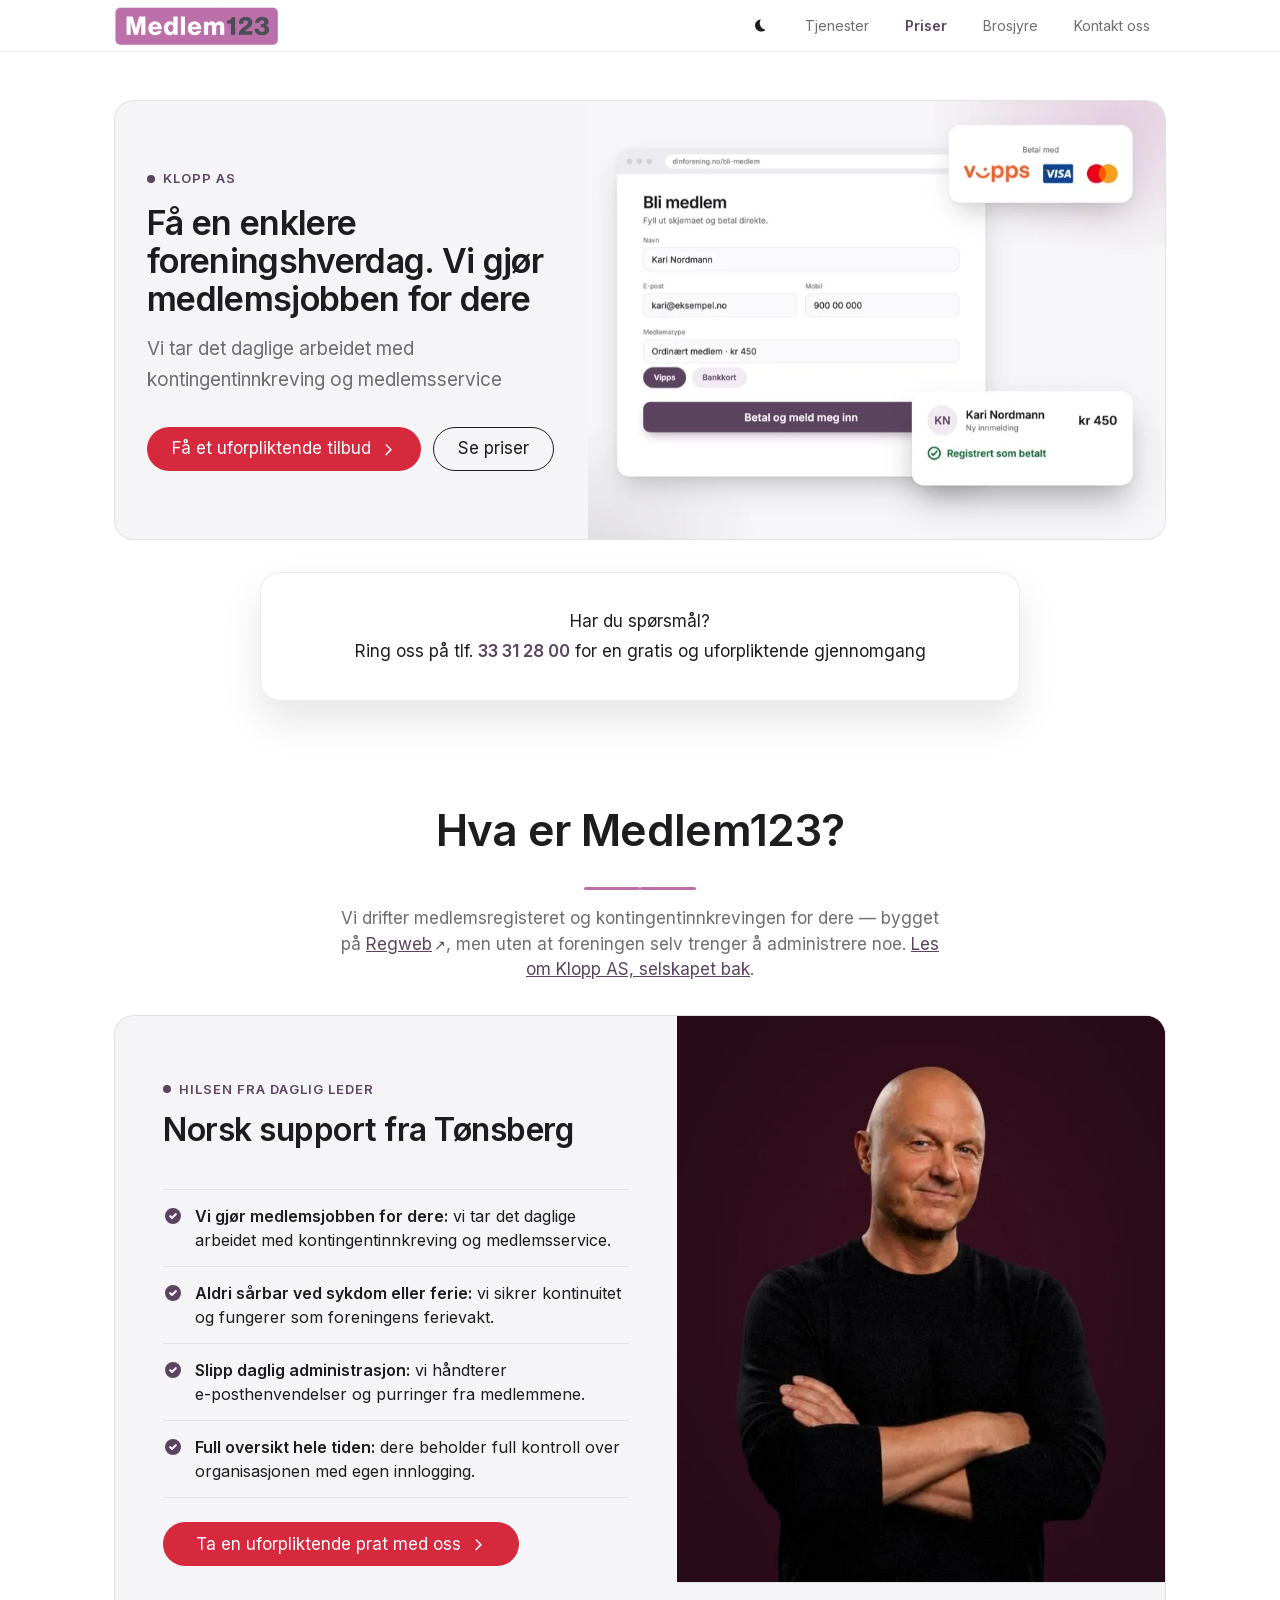
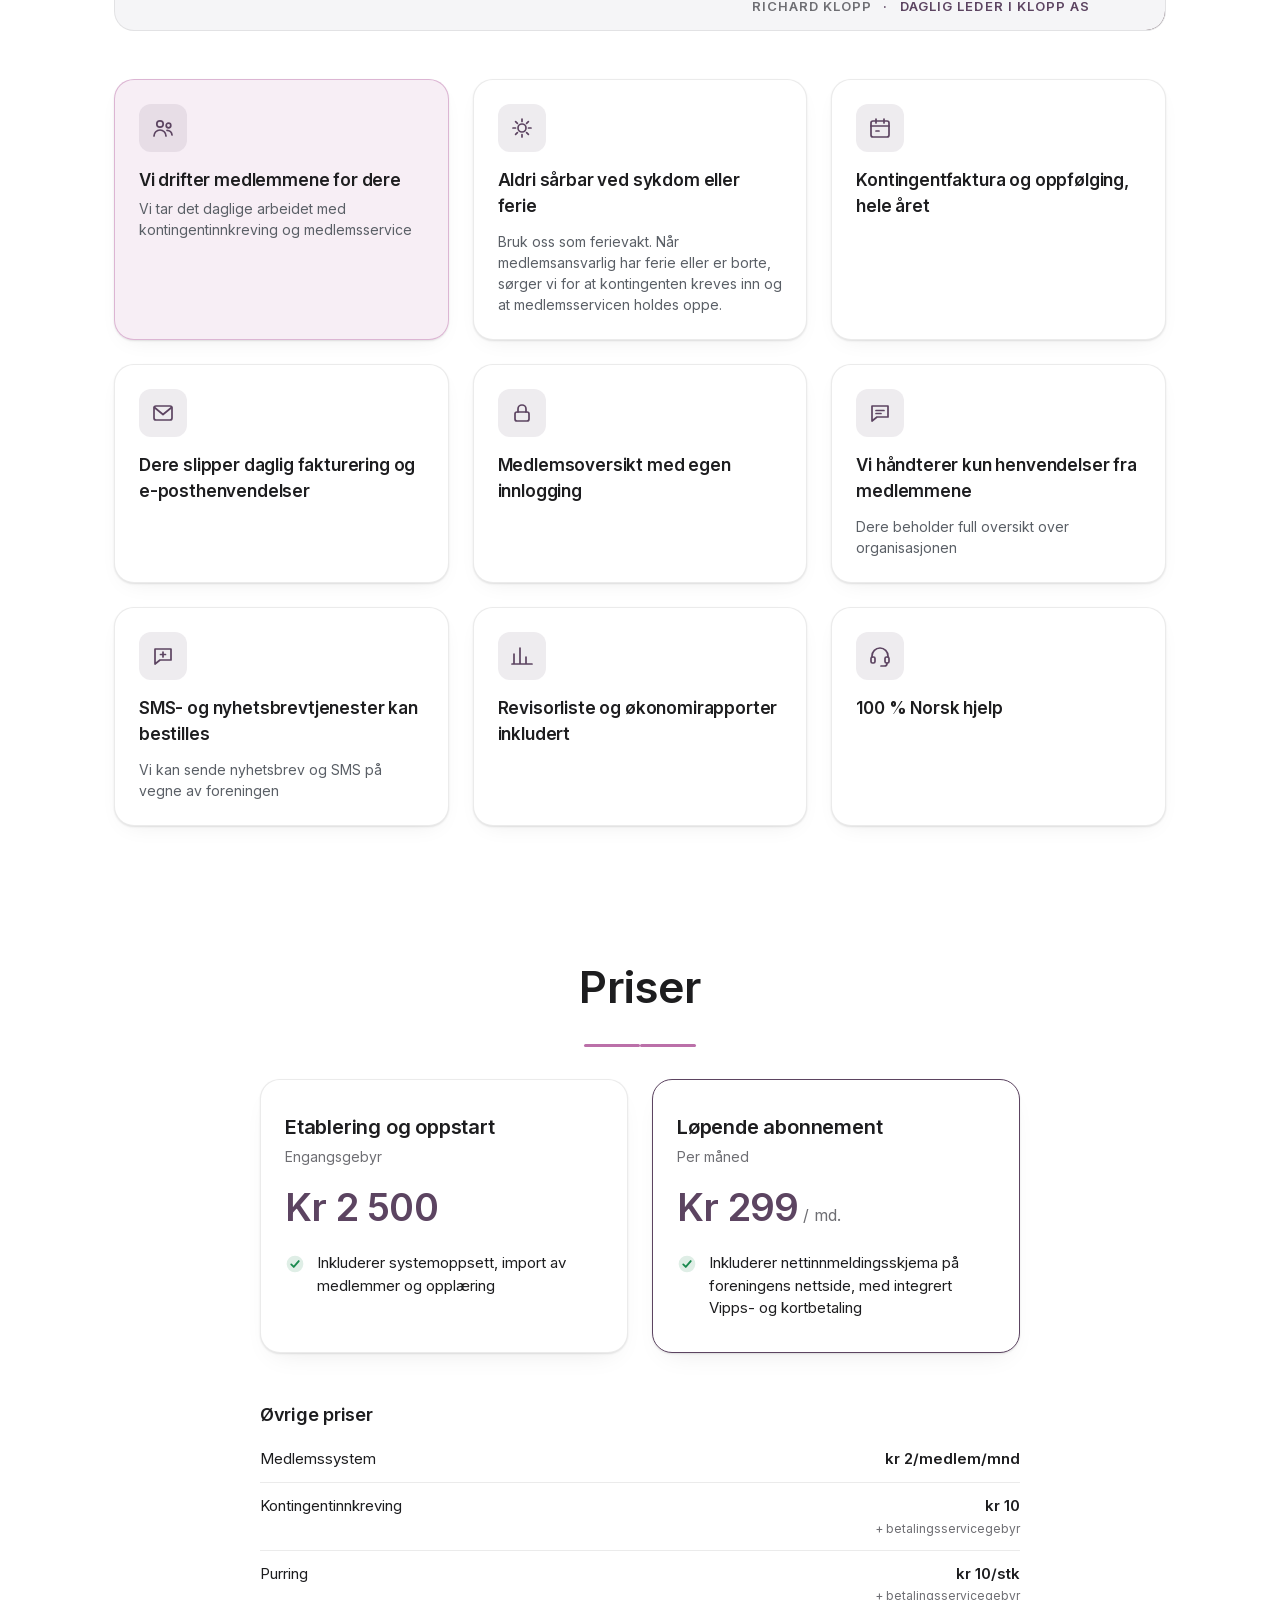
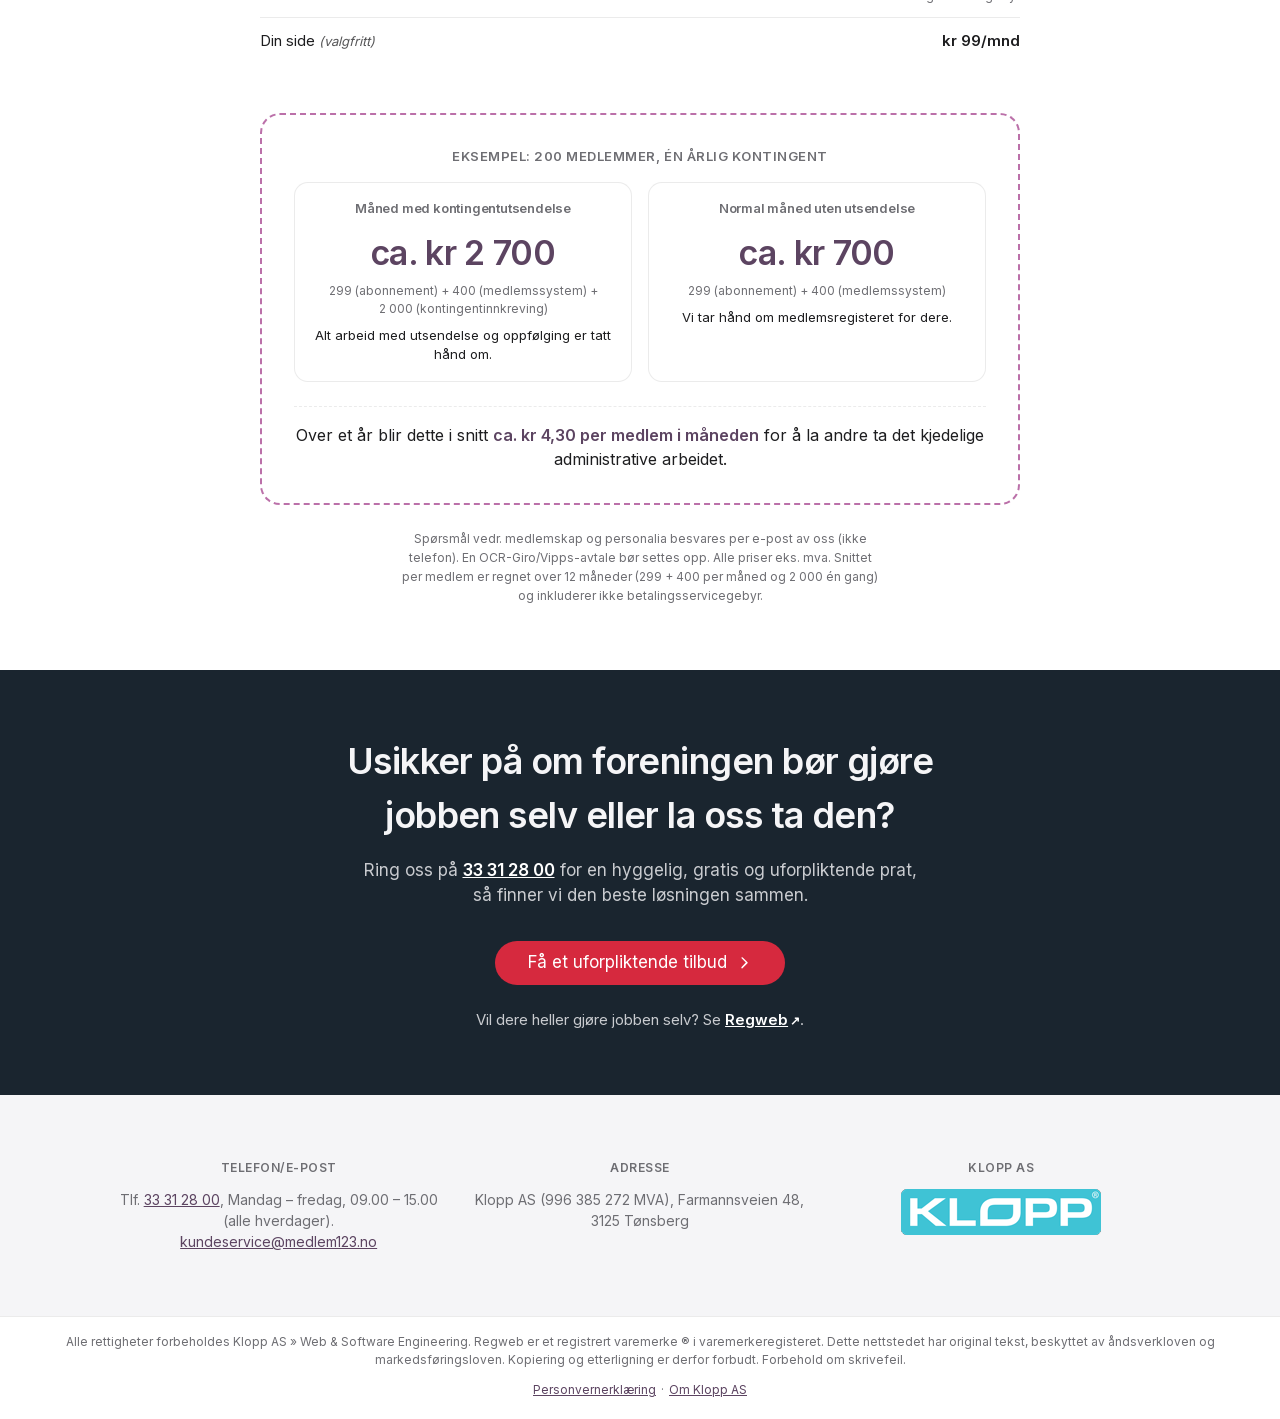
==== commit daee678d: "r026: consent banner with Consent Mode v2, Google tag after consent, Organization schema on home, pr" ====
--- a/index.html
+++ b/index.html
@@ -4,7 +4,7 @@
         <meta charset="utf-8" />
         <meta name="viewport" content="width=device-width, initial-scale=1, shrink-to-fit=no" />
         <meta name="referrer" content="strict-origin-when-cross-origin" />
-        <meta http-equiv="Content-Security-Policy" content="default-src 'self'; script-src 'self' 'sha256-94A4rumaaMvX7jcdSdWNOgPjygC/VywaOMlHrEqL6dM='; style-src 'self' 'unsafe-inline'; img-src 'self' data:; font-src 'self' data:; connect-src 'self'; base-uri 'self'; form-action 'self'; object-src 'none'" />
+        <meta http-equiv="Content-Security-Policy" content="default-src 'self'; script-src 'self' 'sha256-94A4rumaaMvX7jcdSdWNOgPjygC/VywaOMlHrEqL6dM=' https://www.googletagmanager.com; style-src 'self' 'unsafe-inline'; img-src 'self' data: https://www.google-analytics.com https://www.googletagmanager.com https://www.google.com https://googleads.g.doubleclick.net https://www.googleadservices.com; font-src 'self' data:; connect-src 'self' https://www.google-analytics.com https://region1.google-analytics.com https://*.google-analytics.com https://*.analytics.google.com https://www.googletagmanager.com https://www.google.com https://googleads.g.doubleclick.net https://www.googleadservices.com; frame-src https://td.doubleclick.net https://www.googletagmanager.com; base-uri 'self'; form-action 'self'; object-src 'none'" />
         <meta name="description" content="Lei av manuelt arbeid med kontingenter og purringer? Vi gjør hele medlemsjobben for foreningen deres, fra ca. kr 4,30 per medlem i måneden. Les mer!" />
         <meta name="author" content="Klopp AS" />
         <link rel="canonical" href="https://medlem123.no/" />
@@ -59,6 +59,7 @@
             "image": "https://medlem123.no/assets/img/logo_medlem123_800px.png",
             "description": "Medlem123 er en tjeneste fra Klopp AS som håndterer medlemsadministrasjon og kontingentinnkreving for norske foreninger og lag.",
             "parentOrganization": {
+                "@id": "https://klopp.no/#organization",
                 "@type": "Organization",
                 "name": "Klopp AS",
                 "url": "https://klopp.no/",
@@ -74,10 +75,19 @@
                 "addressLocality": "Tønsberg",
                 "addressCountry": "NO"
             },
-            "areaServed": { "@type": "Country", "name": "Norway" },
+            "areaServed": {
+                "@type": "Country",
+                "name": "Norway"
+            },
             "openingHoursSpecification": {
                 "@type": "OpeningHoursSpecification",
-                "dayOfWeek": ["Monday", "Tuesday", "Wednesday", "Thursday", "Friday"],
+                "dayOfWeek": [
+                    "Monday",
+                    "Tuesday",
+                    "Wednesday",
+                    "Thursday",
+                    "Friday"
+                ],
                 "opens": "09:00",
                 "closes": "15:00"
             },
@@ -87,8 +97,47 @@
                 "telephone": "+4733312800",
                 "email": "kundeservice@medlem123.no",
                 "areaServed": "NO",
-                "availableLanguage": ["Norwegian"]
+                "availableLanguage": [
+                    "Norwegian"
+                ]
             }
+        }
+        </script>
+        <script type="application/ld+json">
+        {
+            "@context": "https://schema.org",
+            "@type": "Organization",
+            "@id": "https://klopp.no/#organization",
+            "name": "Klopp AS",
+            "description": "Klopp AS er et norsk IT-selskap i Tønsberg, etablert i 2011. Selskapet utvikler og drifter Regweb (medlemssystem), Medlem123 (medlemsdrift), Likepersonslogg (oppdragslogg) og XReg (verktøykasse) for foreninger og organisasjoner. I tillegg leverer de skreddersydde webapplikasjoner, AI-agenter og systemintegrasjoner til bedrifter og offentlig sektor. Klopp AS har et tett utviklingssamarbeid med Vipps og Mastercard. All utvikling, drift og support skjer internt, og alle data lagres på norske servere.",
+            "url": "https://klopp.no/",
+            "logo": {
+                "@type": "ImageObject",
+                "url": "https://klopp.no/assets/img/Klopp_logo_ink_R_w600.png",
+                "width": 600,
+                "height": 138
+            },
+            "foundingDate": "2011-01-14",
+            "vatID": "NO996385272MVA",
+            "taxID": "996385272",
+            "telephone": "+4733312800",
+            "email": "post@klopp.no",
+            "address": {
+                "@type": "PostalAddress",
+                "streetAddress": "Farmannsveien 48",
+                "postalCode": "3125",
+                "addressLocality": "Tønsberg",
+                "addressCountry": "NO"
+            },
+            "sameAs": [
+                "https://www.proff.no/selskap/klopp-as/t%C3%B8nsberg/dataprogramvare-og-utvikling/IGH7ZSO009O",
+                "https://virksomhet.brreg.no/nb/oppslag/enheter/996385272",
+                "https://klopp.no/",
+                "https://regweb.no/",
+                "https://medlem123.no/",
+                "https://likepersonslogg.com/",
+                "https://medlemssystem.no/om-klopp-as.html"
+            ]
         }
         </script>
         <script type="application/ld+json">
@@ -338,5 +387,6 @@
         <a class="scroll-to-top" href="#page-top" aria-label="Scroll til toppen"><svg class="icon" viewBox="0 0 16 16" width="1em" height="1em" fill="currentColor" aria-hidden="true"><path d="M8 4.5a.75.75 0 0 1 .53.22l5 5a.75.75 0 1 1-1.06 1.06L8 6.31l-4.47 4.47a.75.75 0 0 1-1.06-1.06l5-5A.75.75 0 0 1 8 4.5Z"/></svg></a>
 
         <script src="js/site.js"></script>
+        <script src="js/consent.js" defer></script>
     </body>
 </html>
--- a/css/site.css
+++ b/css/site.css
@@ -874,3 +874,15 @@
   .leader-picture { min-height: 0; height: clamp(360px, 110vw, 520px); }
   .leader-cta { width: 100%; justify-content: center; white-space: normal; text-align: center; }
 }
+
+/* Samtykke (cookie-banner) */
+.consent-banner { position: fixed; left: 0; right: 0; bottom: 0; z-index: 1000; background: var(--color-bg-elevated, #f5f5f7); color: var(--color-text, #1d1d1f); border-top: 1px solid var(--color-border, rgba(0, 0, 0, 0.12)); box-shadow: 0 -4px 20px rgba(0, 0, 0, 0.08); }
+.consent-banner[hidden] { display: none; }
+.consent-banner-inner { max-width: 1100px; margin: 0 auto; padding: 14px 20px; display: flex; flex-wrap: wrap; gap: 12px 20px; align-items: center; justify-content: space-between; }
+.consent-banner-text { margin: 0; flex: 1 1 360px; font-size: 0.9375rem; line-height: 1.5; }
+.consent-banner-text a { color: var(--accent-text, inherit); text-decoration: underline; }
+.consent-banner-actions { display: flex; gap: 10px; }
+.consent-btn { min-height: 44px; min-width: 96px; padding: 0 20px; border: 1px solid var(--color-text, #1d1d1f); border-radius: var(--radius-full, 8px); background: var(--color-text, #1d1d1f); color: var(--color-bg, #fff); font: inherit; font-weight: 600; cursor: pointer; }
+.consent-btn:focus-visible, .consent-reopen:focus-visible { outline: 3px solid var(--accent-text, currentColor); outline-offset: 2px; }
+.consent-reopen { background: none; border: 0; padding: 0; margin: 0; font: inherit; color: inherit; text-decoration: underline; cursor: pointer; min-height: 24px; }
+@media (max-width: 560px) { .consent-banner-actions { width: 100%; } .consent-btn { flex: 1; } }
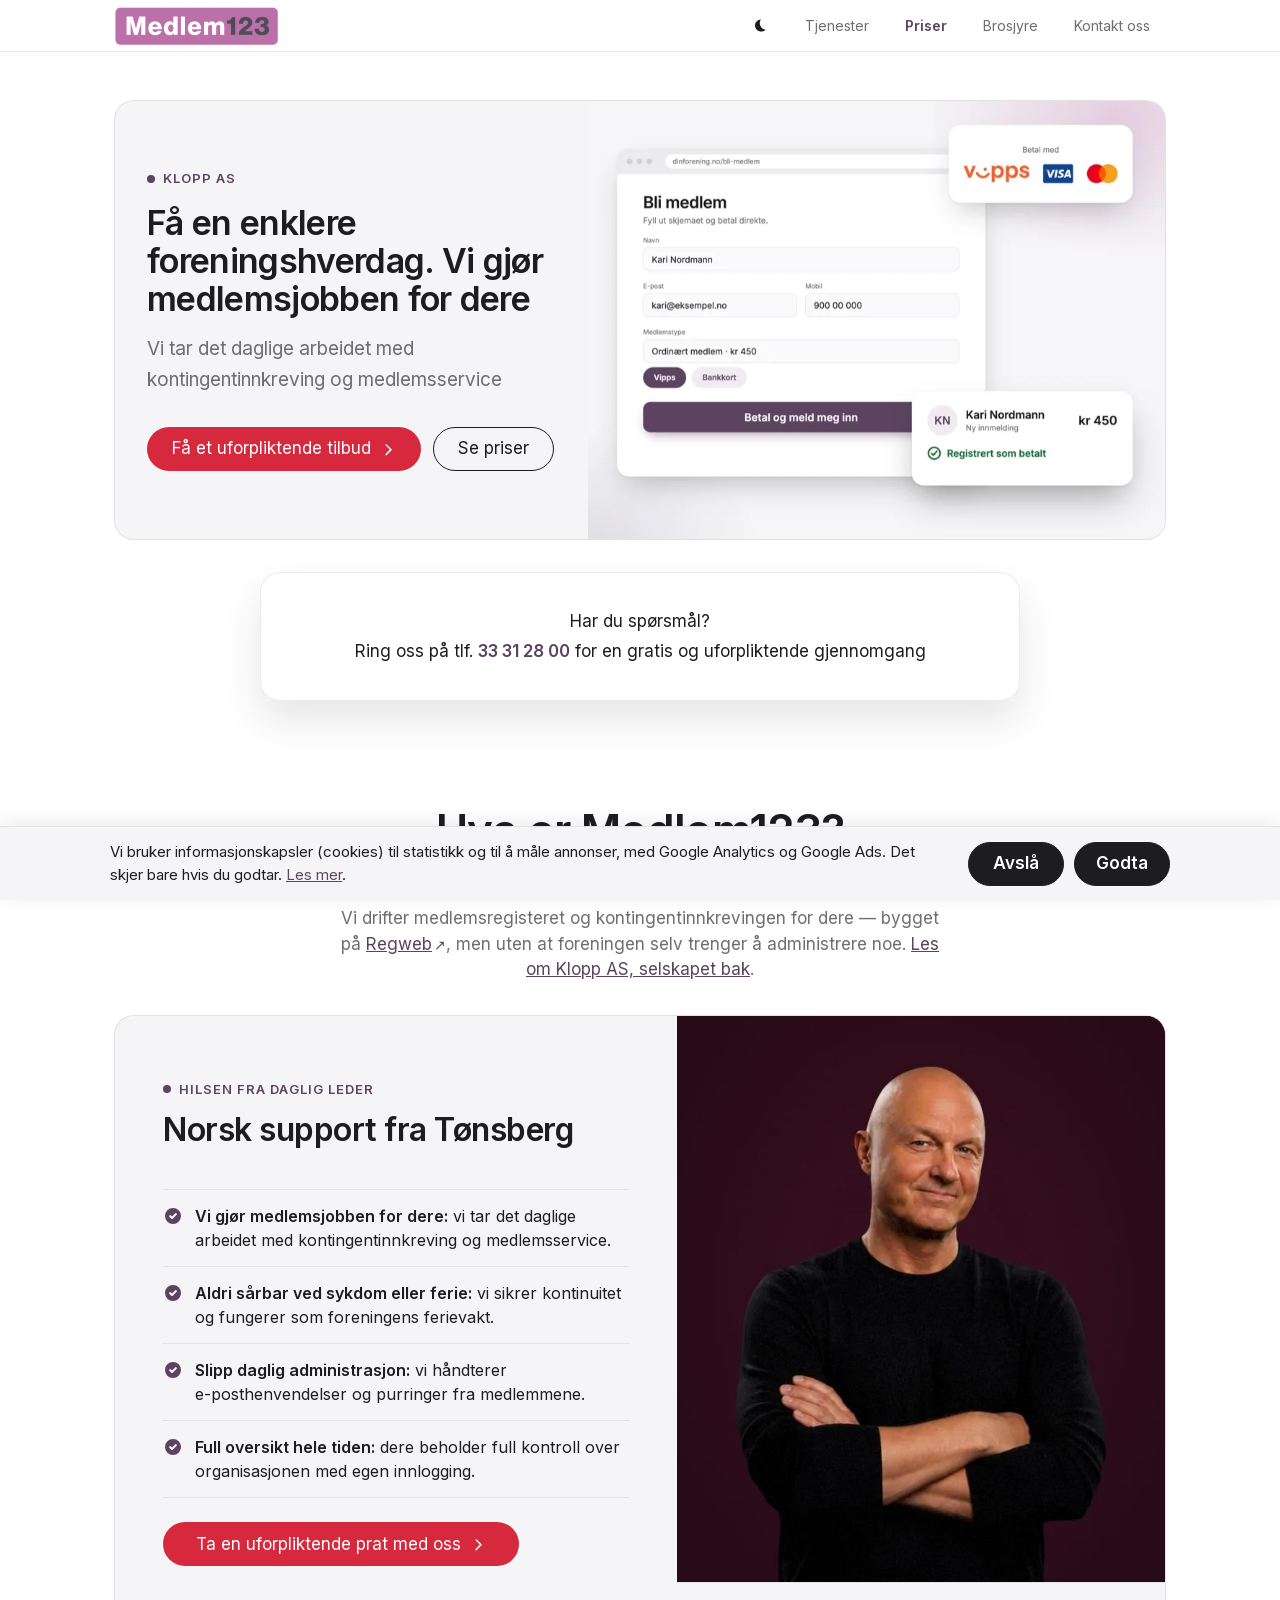
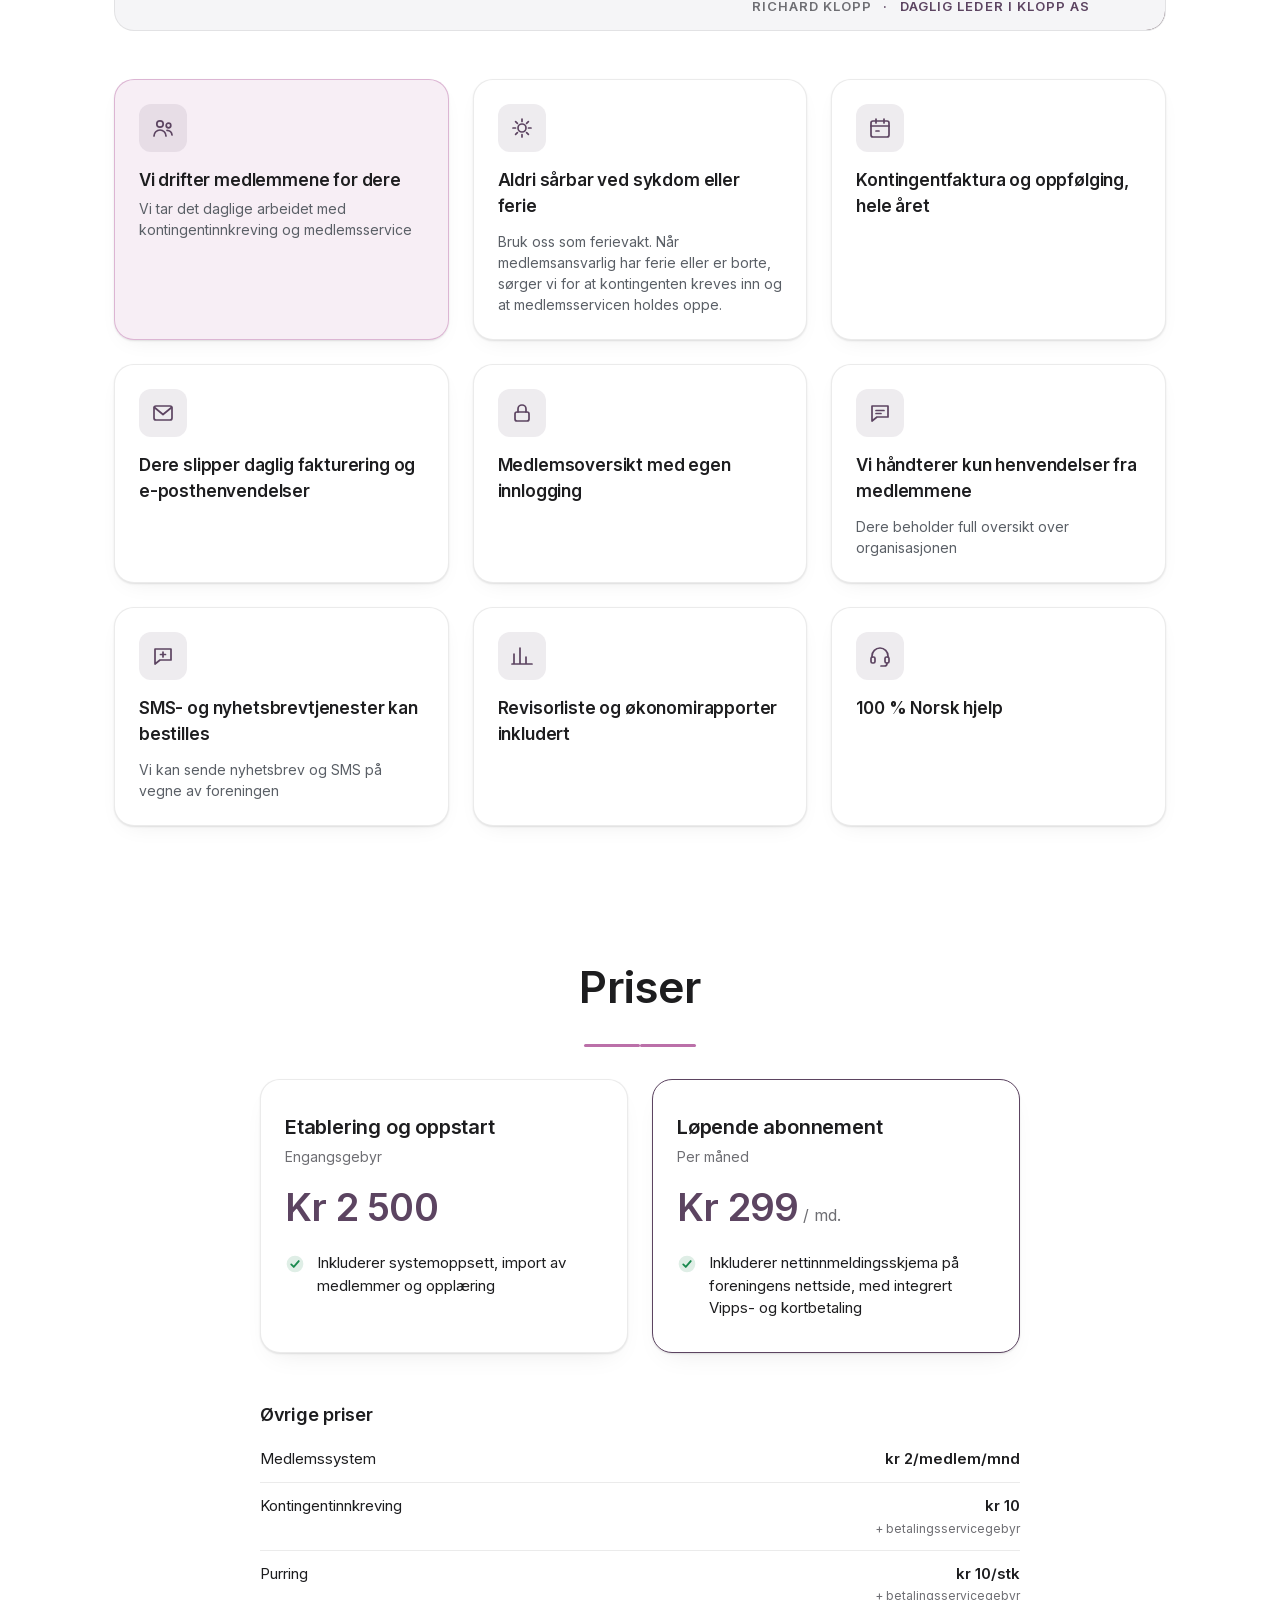
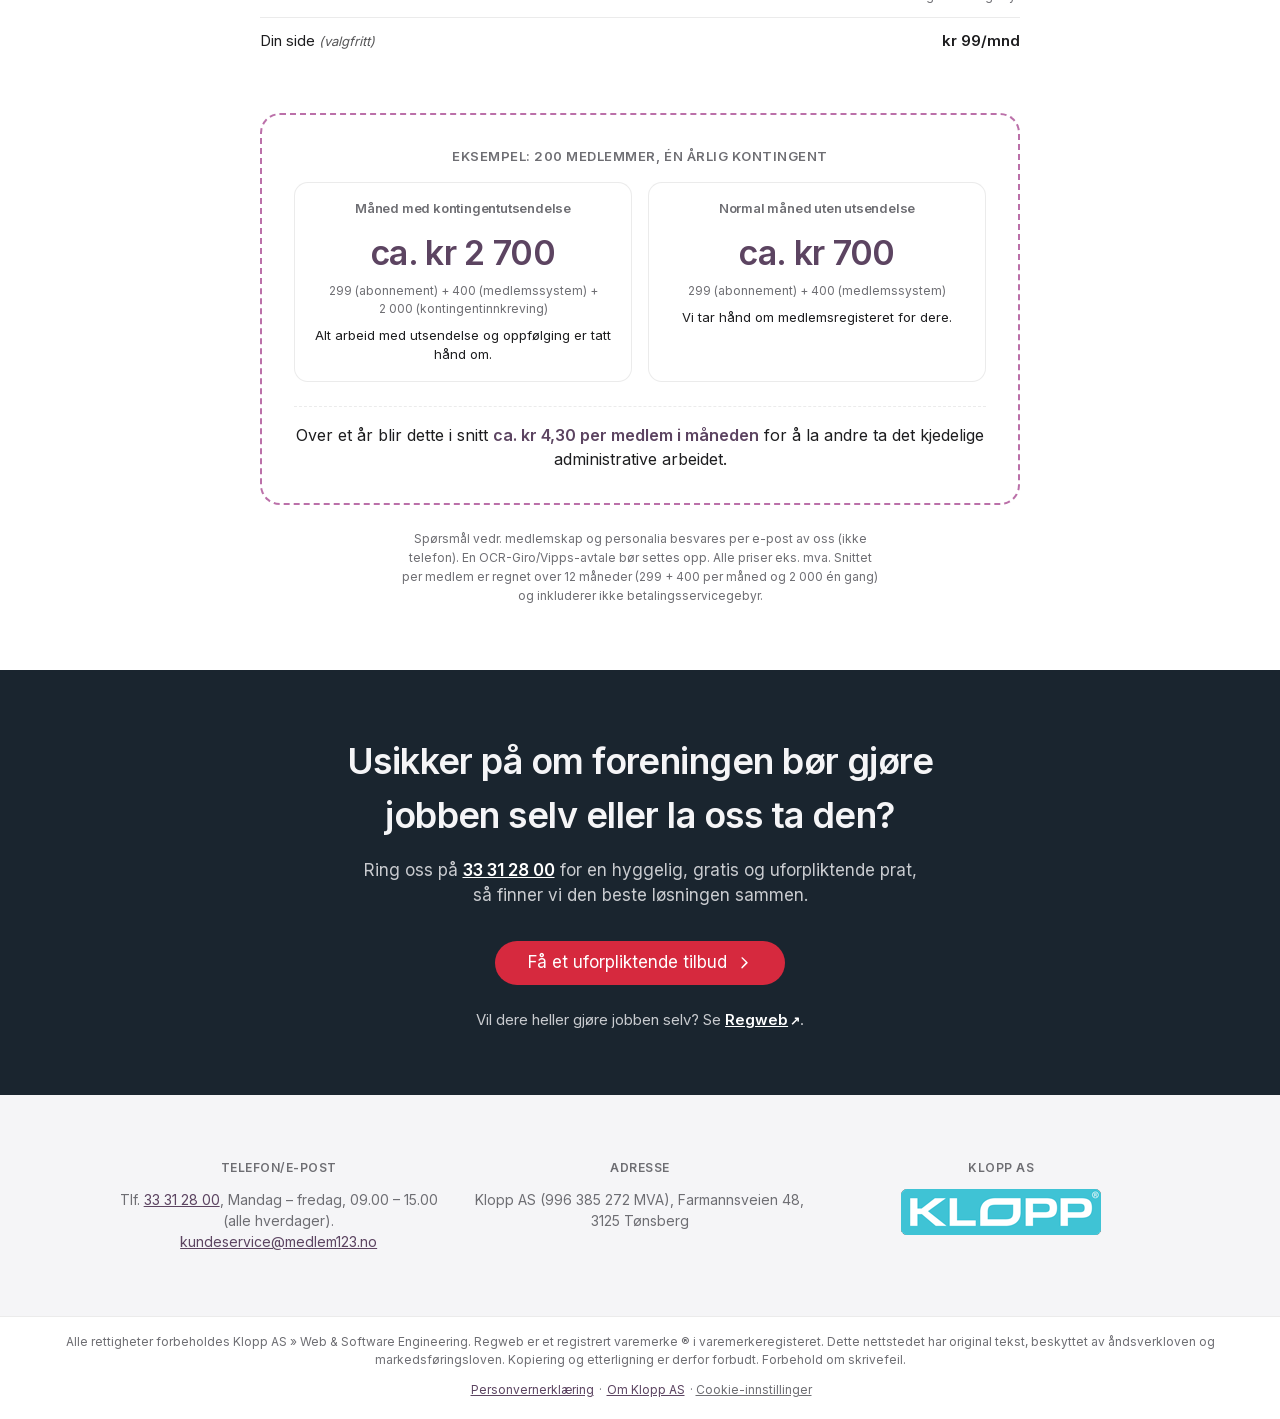
==== commit 8c209925: "r028: CSP allows Google Ads endpoints (doubleclick)" ====
--- a/index.html
+++ b/index.html
@@ -4,7 +4,7 @@
         <meta charset="utf-8" />
         <meta name="viewport" content="width=device-width, initial-scale=1, shrink-to-fit=no" />
         <meta name="referrer" content="strict-origin-when-cross-origin" />
-        <meta http-equiv="Content-Security-Policy" content="default-src 'self'; script-src 'self' 'sha256-94A4rumaaMvX7jcdSdWNOgPjygC/VywaOMlHrEqL6dM=' https://www.googletagmanager.com; style-src 'self' 'unsafe-inline'; img-src 'self' data: https://www.google-analytics.com https://www.googletagmanager.com https://www.google.com https://googleads.g.doubleclick.net https://www.googleadservices.com; font-src 'self' data:; connect-src 'self' https://www.google-analytics.com https://region1.google-analytics.com https://*.google-analytics.com https://*.analytics.google.com https://www.googletagmanager.com https://www.google.com https://googleads.g.doubleclick.net https://www.googleadservices.com; frame-src https://td.doubleclick.net https://www.googletagmanager.com; base-uri 'self'; form-action 'self'; object-src 'none'" />
+        <meta http-equiv="Content-Security-Policy" content="default-src 'self'; script-src 'self' 'sha256-94A4rumaaMvX7jcdSdWNOgPjygC/VywaOMlHrEqL6dM=' https://www.googletagmanager.com https://*.doubleclick.net; style-src 'self' 'unsafe-inline'; img-src 'self' data: https://www.google-analytics.com https://www.googletagmanager.com https://www.google.com https://googleads.g.doubleclick.net https://www.googleadservices.com https://*.doubleclick.net https://www.google.no; font-src 'self' data:; connect-src 'self' https://www.google-analytics.com https://region1.google-analytics.com https://*.google-analytics.com https://*.analytics.google.com https://www.googletagmanager.com https://www.google.com https://googleads.g.doubleclick.net https://www.googleadservices.com https://*.doubleclick.net https://www.google.no; frame-src https://td.doubleclick.net https://www.googletagmanager.com https://*.doubleclick.net; base-uri 'self'; form-action 'self'; object-src 'none'" />
         <meta name="description" content="Lei av manuelt arbeid med kontingenter og purringer? Vi gjør hele medlemsjobben for foreningen deres, fra ca. kr 4,30 per medlem i måneden. Les mer!" />
         <meta name="author" content="Klopp AS" />
         <link rel="canonical" href="https://medlem123.no/" />
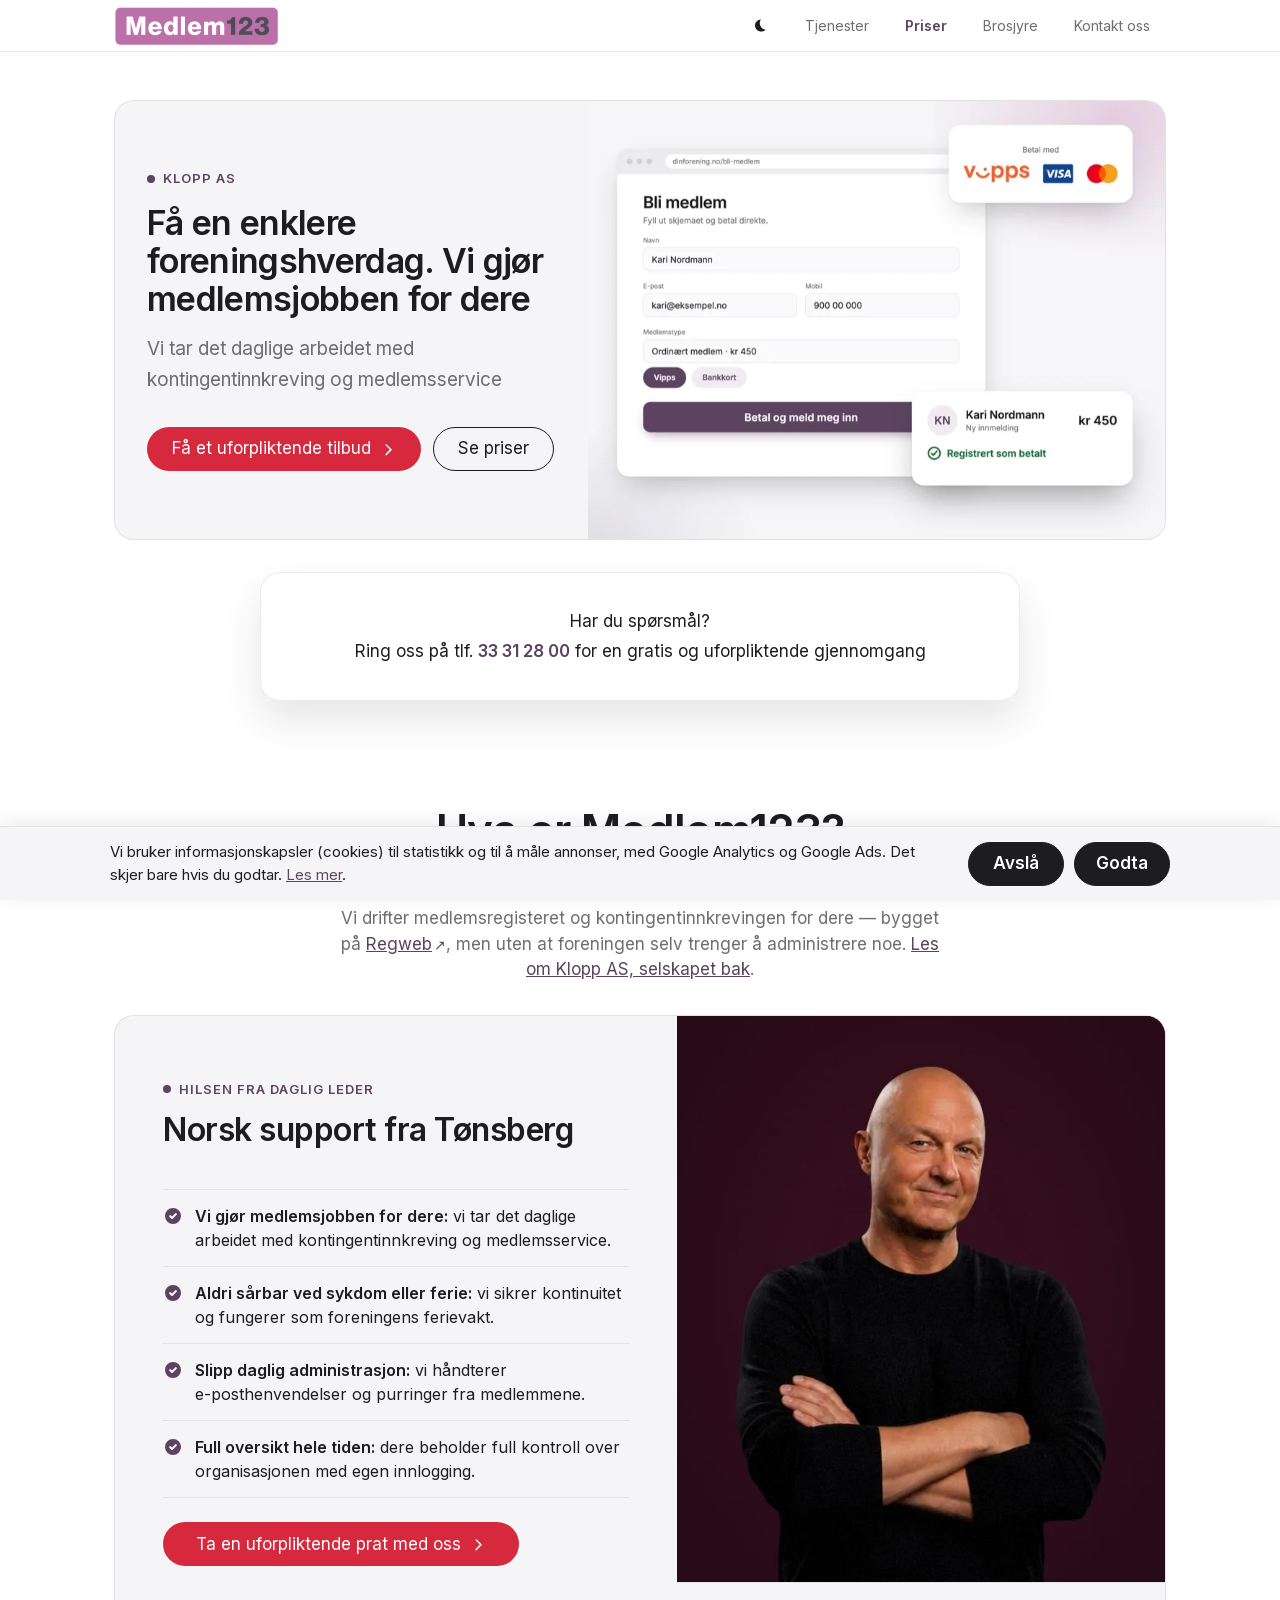
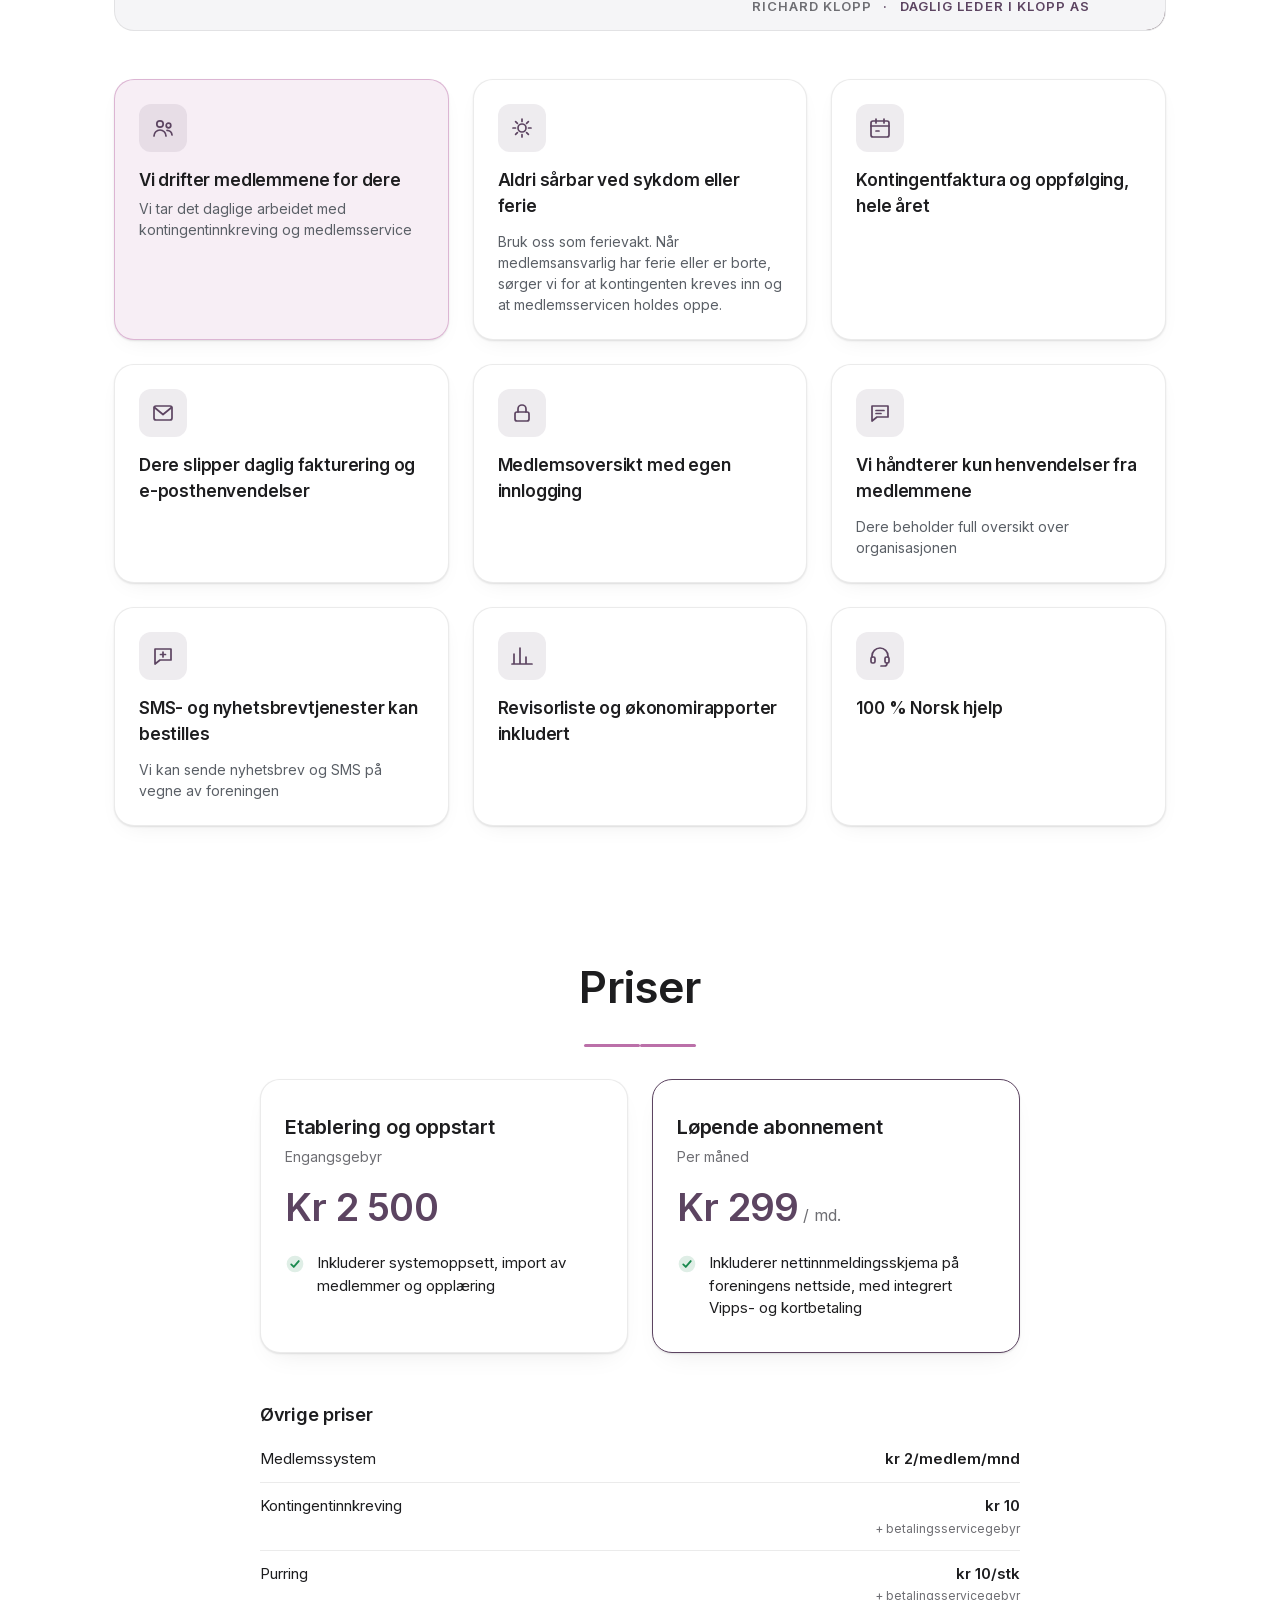
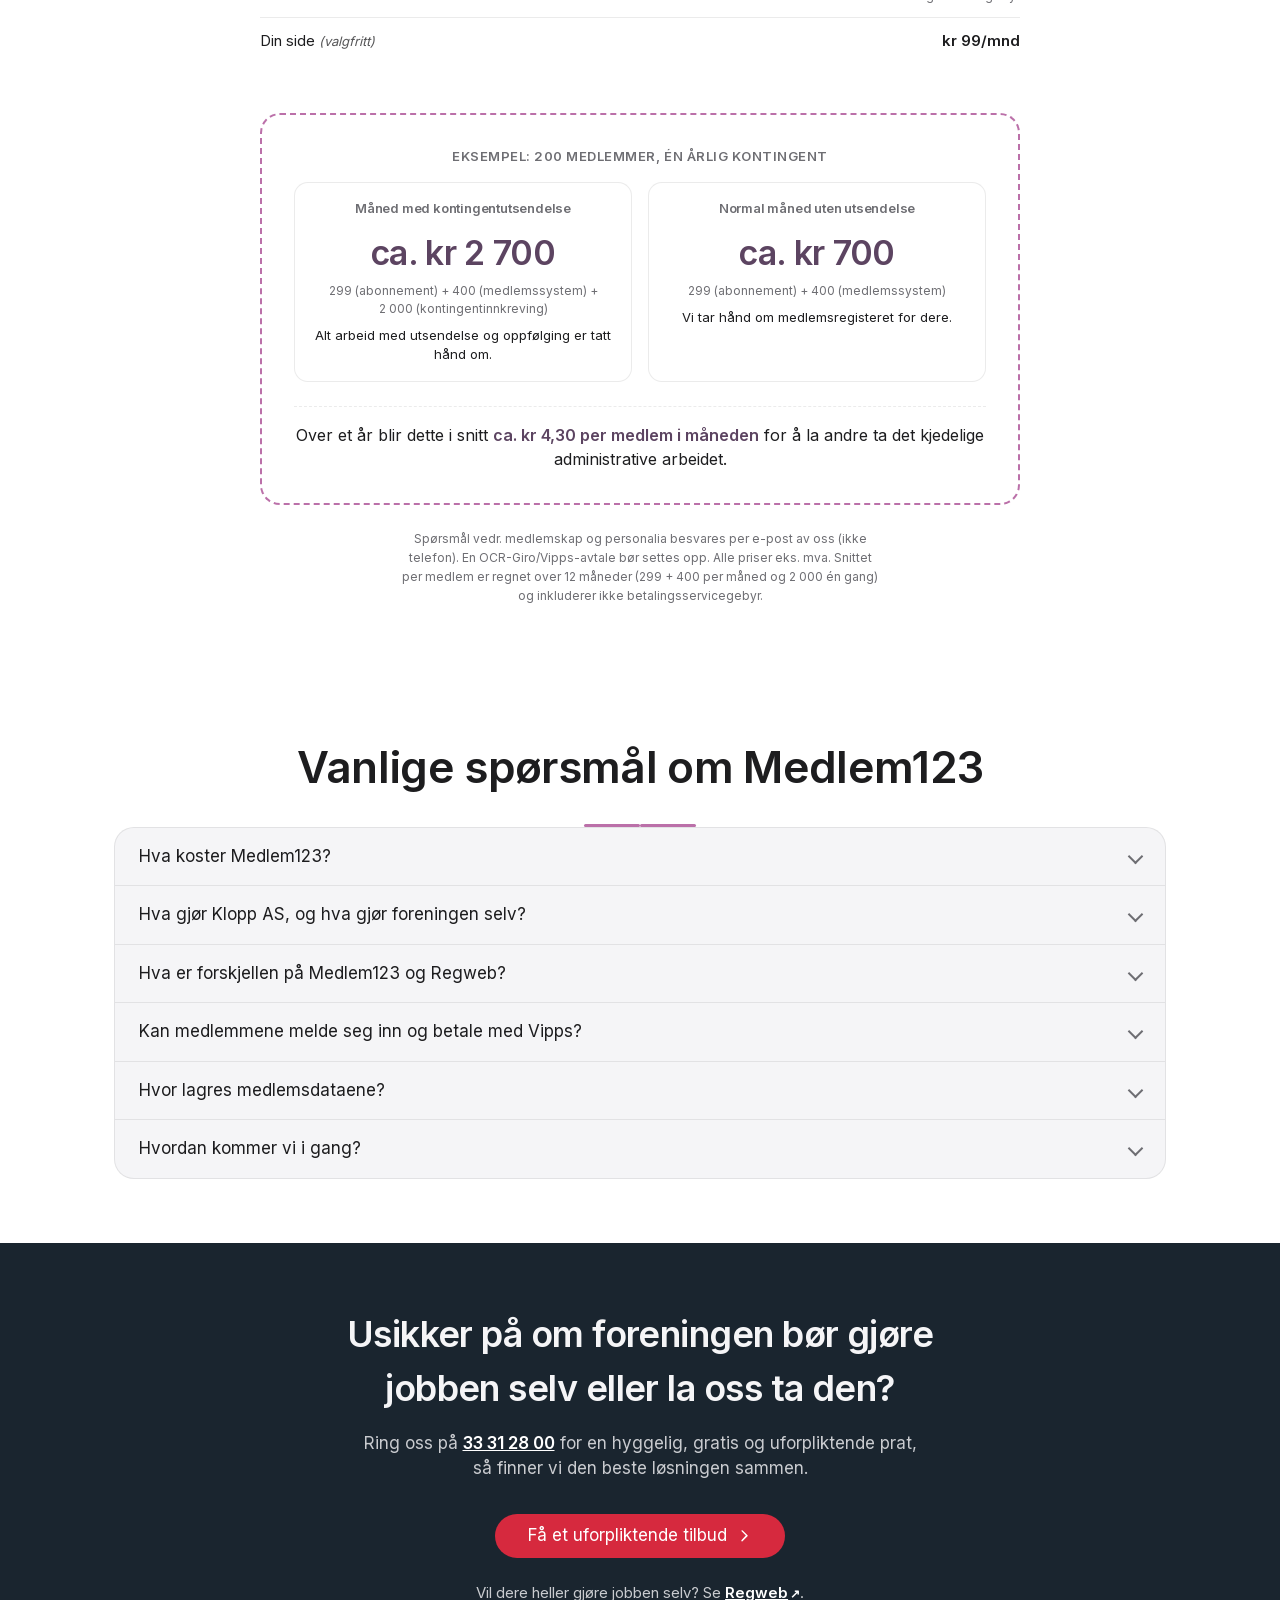
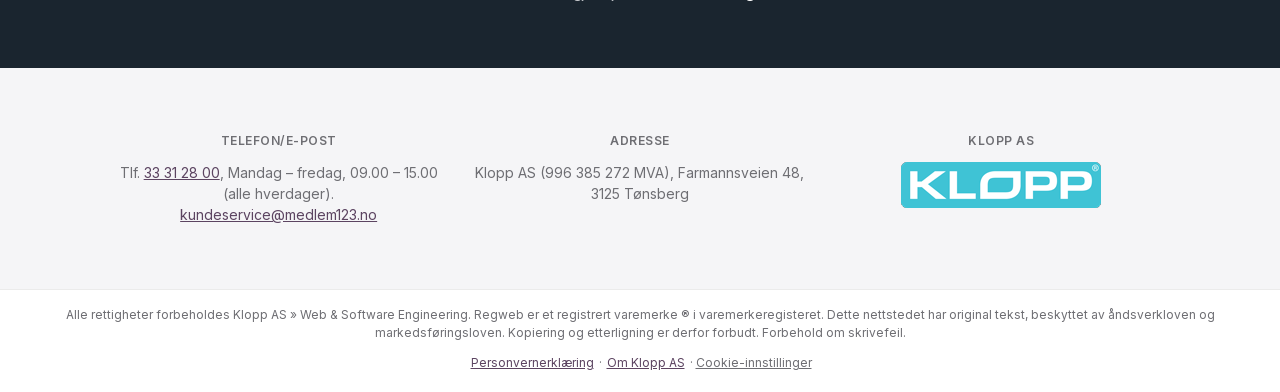
==== commit bf760961: "r029: SEO: FAQ section with FAQPage schema on front page, lang nb, skip link, contact title, sitemap" ====
--- a/index.html
+++ b/index.html
@@ -1,5 +1,5 @@
 <!DOCTYPE html>
-<html lang="no">
+<html lang="nb">
     <head>
         <meta charset="utf-8" />
         <meta name="viewport" content="width=device-width, initial-scale=1, shrink-to-fit=no" />
@@ -168,8 +168,66 @@
             "inLanguage": "nb-NO"
         }
         </script>
+        <script type="application/ld+json">
+{
+  "@context": "https://schema.org",
+  "@type": "FAQPage",
+  "@id": "https://medlem123.no/#faq",
+  "mainEntity": [
+    {
+      "@type": "Question",
+      "name": "Hva koster Medlem123?",
+      "acceptedAnswer": {
+        "@type": "Answer",
+        "text": "Oppstart koster kr 2 500 (engangsbeløp som dekker oppsett av systemet, import av medlemsdata og opplæring). Deretter betaler foreningen kr 299 per måned pluss kr 2 per medlem per måned. Kontingentinnkreving koster kr 10 per krav og purring kr 10 per purring, begge pluss betalingsservicegebyr. Din side er valgfritt og koster kr 99 per måned. Alle priser er eks. mva."
+      }
+    },
+    {
+      "@type": "Question",
+      "name": "Hva gjør Klopp AS, og hva gjør foreningen selv?",
+      "acceptedAnswer": {
+        "@type": "Answer",
+        "text": "Klopp AS håndterer alt som gjelder medlemmene: medlemsregisteret, kontingentkrav, purringer og spørsmål om medlemskap og betaling. Foreningen håndterer fortsatt alt som gjelder organisasjonen selv, og beholder full oversikt over egne medlemmer."
+      }
+    },
+    {
+      "@type": "Question",
+      "name": "Hva er forskjellen på Medlem123 og Regweb?",
+      "acceptedAnswer": {
+        "@type": "Answer",
+        "text": "Det er samme medlemssystem. Med Regweb driver foreningen systemet selv. Med Medlem123 drifter Klopp AS systemet for dere og tar det daglige arbeidet med kontingentinnkreving og medlemsservice."
+      }
+    },
+    {
+      "@type": "Question",
+      "name": "Kan medlemmene melde seg inn og betale med Vipps?",
+      "acceptedAnswer": {
+        "@type": "Answer",
+        "text": "Ja. Abonnementet inkluderer nettinnmelding på foreningens nettside, med betaling via Vipps eller kort."
+      }
+    },
+    {
+      "@type": "Question",
+      "name": "Hvor lagres medlemsdataene?",
+      "acceptedAnswer": {
+        "@type": "Answer",
+        "text": "All utvikling, drift og support skjer hos Klopp AS i Norge, og alle data lagres på norske servere."
+      }
+    },
+    {
+      "@type": "Question",
+      "name": "Hvordan kommer vi i gang?",
+      "acceptedAnswer": {
+        "@type": "Answer",
+        "text": "Ring 33 31 28 00 eller send oss en melding via kontaktskjemaet. Så avtaler vi oppstart, import av eksisterende medlemsdata og opplæring."
+      }
+    }
+  ]
+}
+        </script>
     </head>
     <body id="page-top">
+        <a class="skip-link" href="#main">Hopp til innhold</a>
 
         <nav class="navbar" id="mainNav">
             <div class="container">
@@ -351,6 +409,43 @@
         </section>
 
 
+        <section class="page-section" id="faq">
+            <div class="container">
+                <h2 class="page-section-heading">Vanlige spørsmål om Medlem123</h2>
+                <div class="divider-custom">
+                    <div class="divider-custom-line"></div>
+                    <div class="divider-custom-icon"><svg class="icon" viewBox="0 0 16 16" width="1em" height="1em" fill="currentColor" aria-hidden="true"><path d="M8 11.5a.75.75 0 0 1-.53-.22l-5-5a.75.75 0 1 1 1.06-1.06L8 9.69l4.47-4.47a.75.75 0 1 1 1.06 1.06l-5 5a.75.75 0 0 1-.53.22Z"/></svg></div>
+                    <div class="divider-custom-line"></div>
+                </div>
+                <div class="faq">
+                    <details>
+                        <summary>Hva koster Medlem123?</summary>
+                        <div class="faq-body"><p>Oppstart koster kr 2 500 (engangsbeløp som dekker oppsett av systemet, import av medlemsdata og opplæring). Deretter betaler foreningen kr 299 per måned pluss kr 2 per medlem per måned. Kontingentinnkreving koster kr 10 per krav og purring kr 10 per purring, begge pluss betalingsservicegebyr. Din side er valgfritt og koster kr 99 per måned. Alle priser er eks. mva.</p></div>
+                    </details>
+                    <details>
+                        <summary>Hva gjør Klopp AS, og hva gjør foreningen selv?</summary>
+                        <div class="faq-body"><p>Klopp AS håndterer alt som gjelder medlemmene: medlemsregisteret, kontingentkrav, purringer og spørsmål om medlemskap og betaling. Foreningen håndterer fortsatt alt som gjelder organisasjonen selv, og beholder full oversikt over egne medlemmer.</p></div>
+                    </details>
+                    <details>
+                        <summary>Hva er forskjellen på Medlem123 og Regweb?</summary>
+                        <div class="faq-body"><p>Det er samme medlemssystem. Med Regweb driver foreningen systemet selv. Med Medlem123 drifter Klopp AS systemet for dere og tar det daglige arbeidet med kontingentinnkreving og medlemsservice.</p></div>
+                    </details>
+                    <details>
+                        <summary>Kan medlemmene melde seg inn og betale med Vipps?</summary>
+                        <div class="faq-body"><p>Ja. Abonnementet inkluderer nettinnmelding på foreningens nettside, med betaling via Vipps eller kort.</p></div>
+                    </details>
+                    <details>
+                        <summary>Hvor lagres medlemsdataene?</summary>
+                        <div class="faq-body"><p>All utvikling, drift og support skjer hos Klopp AS i Norge, og alle data lagres på norske servere.</p></div>
+                    </details>
+                    <details>
+                        <summary>Hvordan kommer vi i gang?</summary>
+                        <div class="faq-body"><p>Ring 33 31 28 00 eller send oss en melding via kontaktskjemaet. Så avtaler vi oppstart, import av eksisterende medlemsdata og opplæring.</p></div>
+                    </details>
+                </div>
+            </div>
+        </section>
+
         <section class="page-section bg-dark contact-band-m123" id="kontakt-oss">
             <div class="container">
                 <h2>Usikker på om foreningen bør gjøre jobben selv eller la oss ta den?</h2>
--- a/css/site.css
+++ b/css/site.css
@@ -621,6 +621,21 @@
 .faq details[open] summary::after { transform: rotate(-135deg); }
 .faq details[open] summary { font-weight: 600; }
 .faq .faq-body { padding: 0 var(--space-5) var(--space-5); color: var(--color-text-secondary); }
+
+.skip-link {
+  position: absolute;
+  top: -48px;
+  left: var(--space-4);
+  z-index: 1000;
+  padding: var(--space-2) var(--space-4);
+  background: var(--accent-fill);
+  color: #ffffff;
+  border-radius: var(--radius-sm);
+  text-decoration: none;
+  font-size: 14px;
+  font-weight: 600;
+}
+.skip-link:focus { top: var(--space-2); }
 
 .site-footer { background: var(--color-bg-elevated); color: var(--color-text); text-align: center; padding: var(--space-8) 0; }
 
